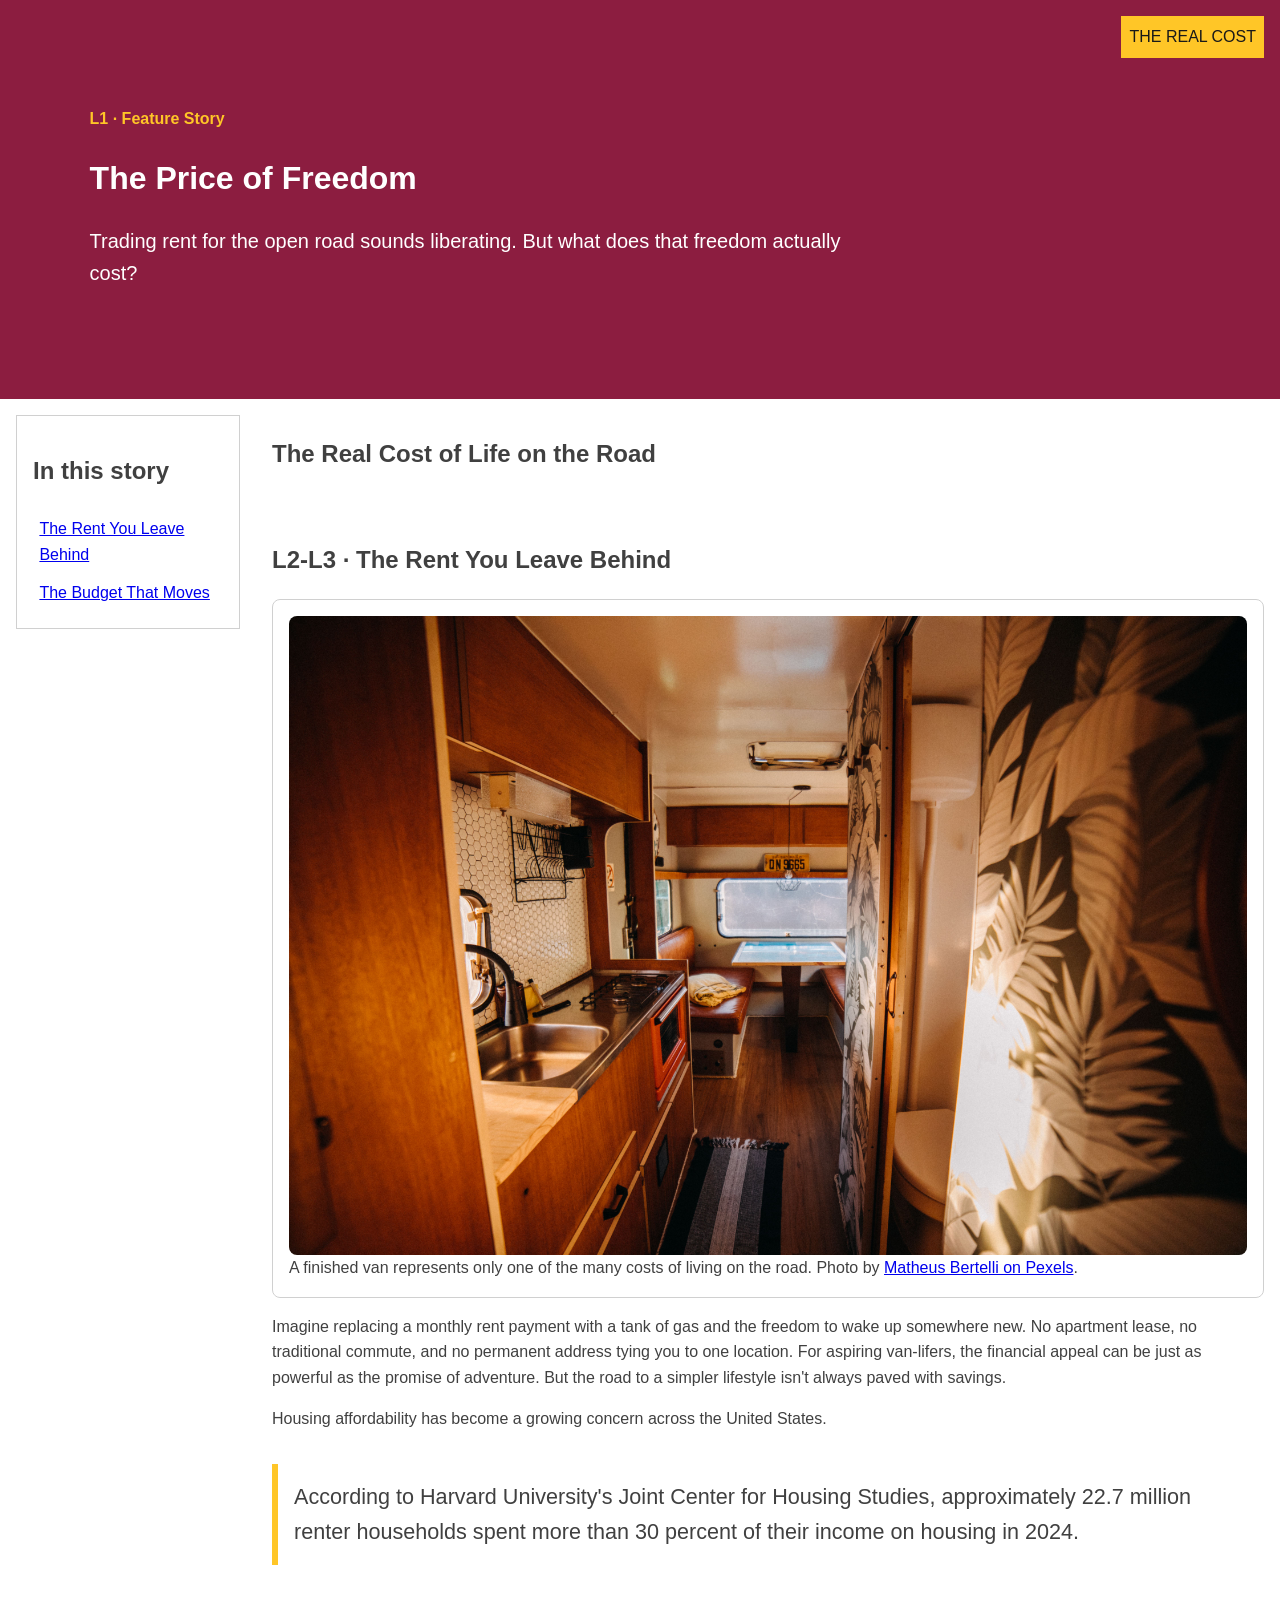
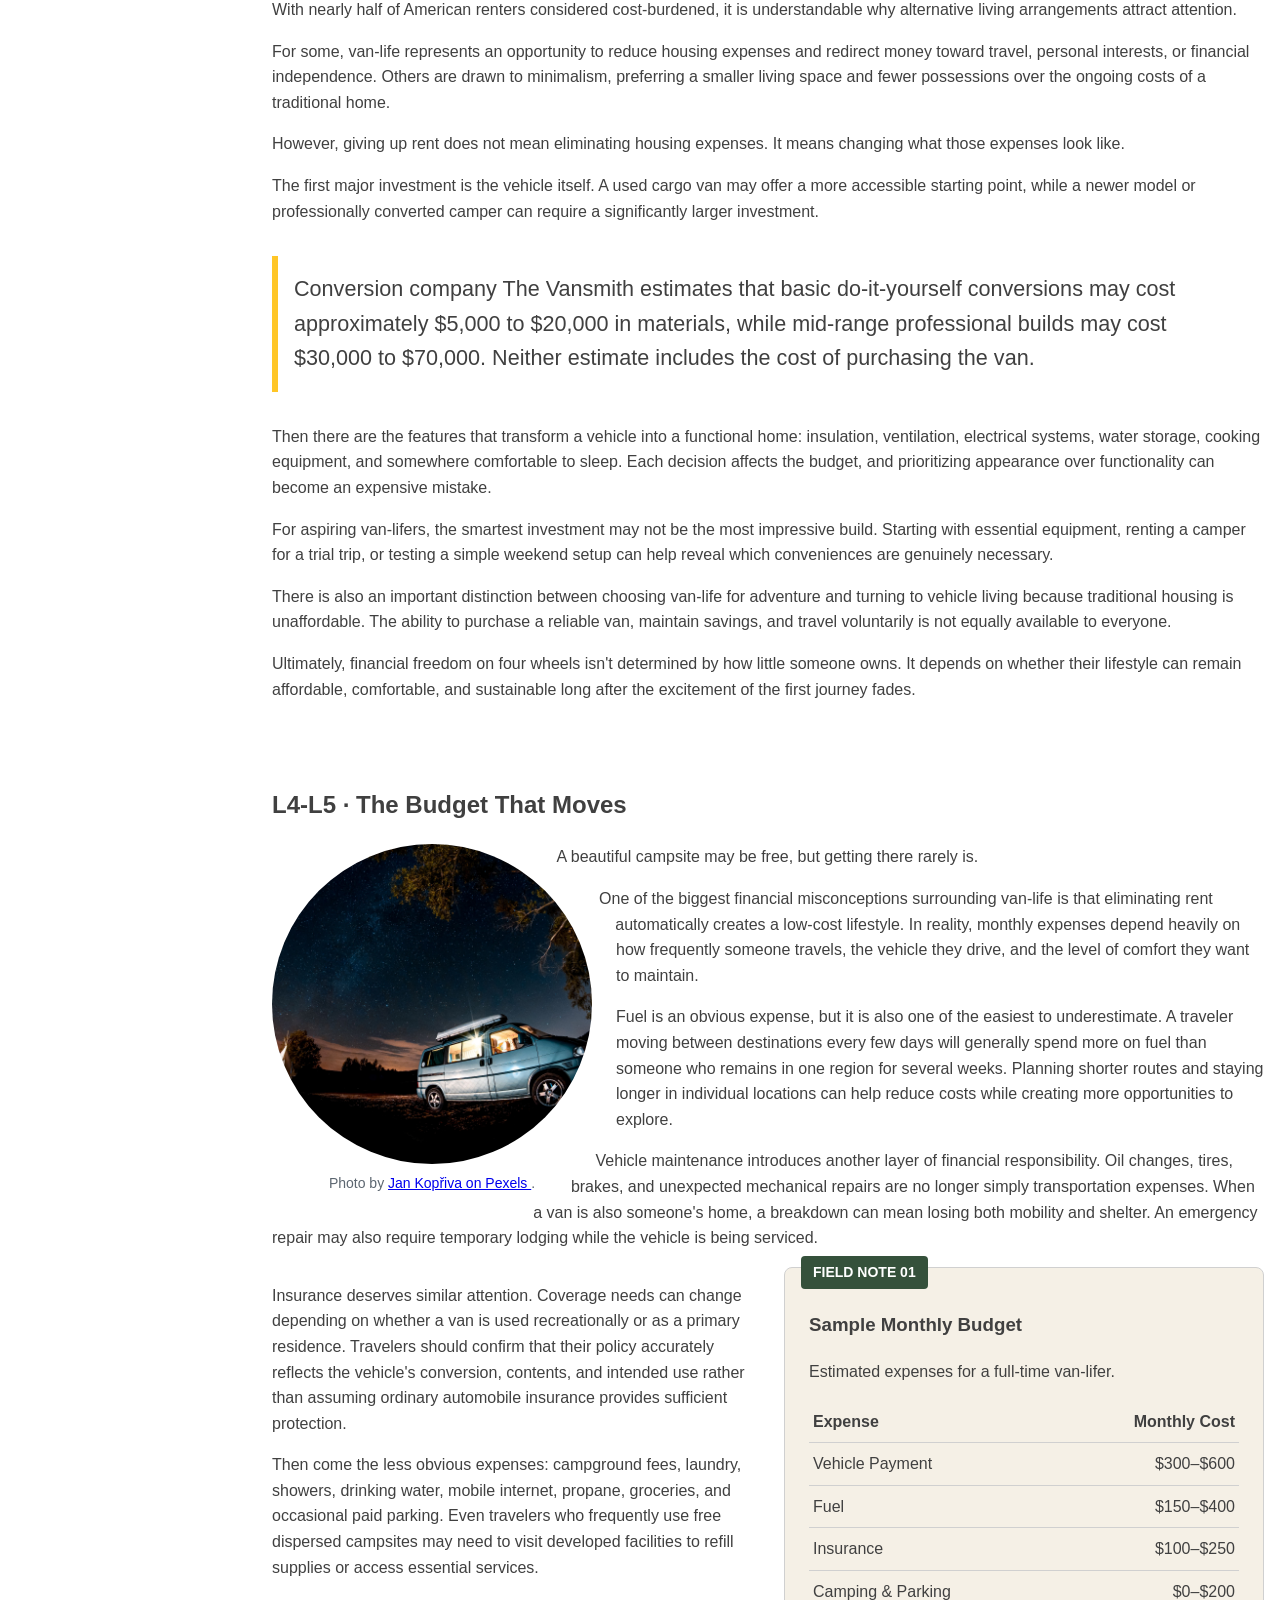
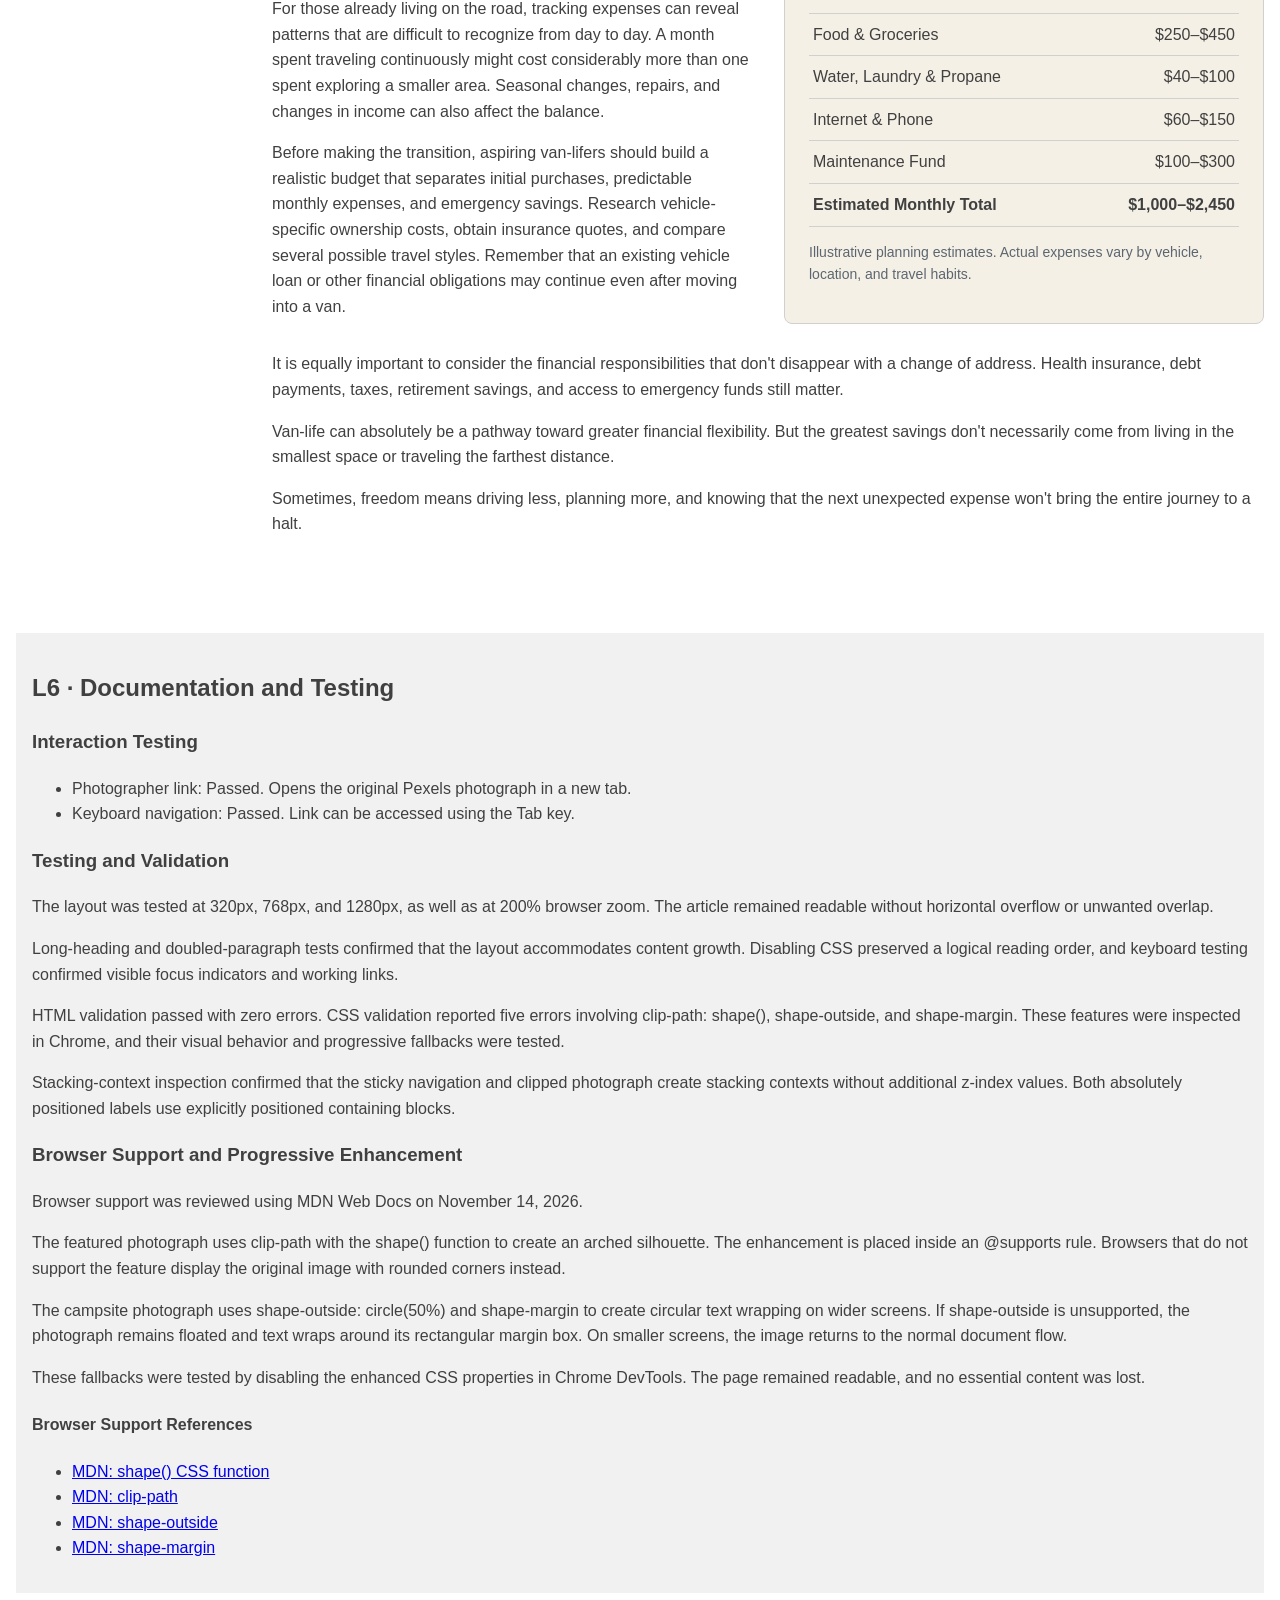
==== index.html @ 32f78a16 "Refactor browser support section for clarity and detail" ====
<!DOCTYPE html>
<html lang="en">

<head>
  <meta charset="utf-8">
  <meta name="viewport" content="width=device-width,initial-scale=1">
  <title>The Price of Freedom</title>
  <link rel="stylesheet" href="styles.css">
</head>

<body>
  <header class="feature-header">
    <p class="eyebrow">L1 · Feature Story</p>
    <h1>The Price of Freedom</h1>
    <p class="lede">
      Trading rent for the open road sounds liberating. But what does that
      freedom actually cost?
    </p>
    <span class="issue-badge">THE REAL COST</span>
  </header>
  <main>
    <aside class="story-guide">
      <h2>In this story</h2>
      <a href="#section-one">The Rent You Leave Behind</a>
      <a href="#section-two">The Budget That Moves</a>
    </aside>
    <article>
      <h2>The Real Cost of Life on the Road</h2>
      <section id="section-one">
        <h2>L2-L3 · The Rent You Leave Behind</h2>
        <figure class="feature-figure">
          <img src="images/van-interior.jpg" alt="The inside of a finished camper van" width="1000" height="700">
          <figcaption>
            A finished van represents only one of the many costs of living on
            the road. Photo by
            <a href="https://www.pexels.com/photo/furniture-in-rv-7163683/" target="_blank"
              rel="noopener noreferrer">Matheus Bertelli on Pexels</a>.
          </figcaption>
        </figure>
        <p>
          Imagine replacing a monthly rent payment with a tank of gas and the
          freedom to wake up somewhere new. No apartment lease, no traditional
          commute, and no permanent address tying you to one location. For
          aspiring van-lifers, the financial appeal can be just as powerful as
          the promise of adventure. But the road to a simpler lifestyle isn't
          always paved with savings.
        </p>
        <p>
          Housing affordability has become a growing concern across the United
          States.
        </p>
        <blockquote class="pull-quote">
          According to Harvard University's Joint Center for Housing Studies,
          approximately 22.7 million renter households spent more than 30
          percent of their income on housing in 2024.
        </blockquote>
        <p>
          With nearly half of American renters considered cost-burdened, it is
          understandable why alternative living arrangements attract
          attention.
        </p>
        <p>
          For some, van-life represents an opportunity to reduce housing
          expenses and redirect money toward travel, personal interests, or
          financial independence. Others are drawn to minimalism, preferring a
          smaller living space and fewer possessions over the ongoing costs of
          a traditional home.
        </p>
        <p>
          However, giving up rent does not mean eliminating housing expenses.
          It means changing what those expenses look like.
        </p>
        <p>
          The first major investment is the vehicle itself. A used cargo van
          may offer a more accessible starting point, while a newer model or
          professionally converted camper can require a significantly larger
          investment.
        </p>
        <blockquote class="pull-quote">
          Conversion company The Vansmith estimates that basic do-it-yourself
          conversions may cost approximately $5,000 to $20,000 in materials,
          while mid-range professional builds may cost $30,000 to $70,000.
          Neither estimate includes the cost of purchasing the van.
        </blockquote>
        <p>
          Then there are the features that transform a vehicle into a
          functional home: insulation, ventilation, electrical systems, water
          storage, cooking equipment, and somewhere comfortable to sleep. Each
          decision affects the budget, and prioritizing appearance over
          functionality can become an expensive mistake.
        </p>
        <p>
          For aspiring van-lifers, the smartest investment may not be the most
          impressive build. Starting with essential equipment, renting a
          camper for a trial trip, or testing a simple weekend setup can help
          reveal which conveniences are genuinely necessary.
        </p>
        <p>
          There is also an important distinction between choosing van-life for
          adventure and turning to vehicle living because traditional housing
          is unaffordable. The ability to purchase a reliable van, maintain
          savings, and travel voluntarily is not equally available to
          everyone.
        </p>
        <p>
          Ultimately, financial freedom on four wheels isn't determined by how
          little someone owns. It depends on whether their lifestyle can
          remain affordable, comfortable, and sustainable long after the
          excitement of the first journey fades.
        </p>
      </section>
      <section id="section-two">
        <h2>L4-L5 · The Budget That Moves</h2>
        <figure class="campsite-figure">
          <img class="shape-portrait" src="images/van-campsite.jpg" alt="A van parked at night beneath a starry sky"
            width="600" height="600">

          <figcaption>
            Photo by
            <a href="https://www.pexels.com/photo/a-van-parked-in-a-camp-site-at-night-5758519/" target="_blank"
              rel="noopener noreferrer">Jan Kopřiva on Pexels </a>.
          </figcaption>
        </figure>
        <p>A beautiful campsite may be free, but getting there rarely is.</p>
        <p>
          One of the biggest financial misconceptions surrounding van-life is
          that eliminating rent automatically creates a low-cost lifestyle. In
          reality, monthly expenses depend heavily on how frequently someone
          travels, the vehicle they drive, and the level of comfort they want
          to maintain.
        </p>
        <p>
          Fuel is an obvious expense, but it is also one of the easiest to
          underestimate. A traveler moving between destinations every few days
          will generally spend more on fuel than someone who remains in one
          region for several weeks. Planning shorter routes and staying longer
          in individual locations can help reduce costs while creating more
          opportunities to explore.
        </p>
        <p>
          Vehicle maintenance introduces another layer of financial
          responsibility. Oil changes, tires, brakes, and unexpected
          mechanical repairs are no longer simply transportation expenses.
          When a van is also someone's home, a breakdown can mean losing both
          mobility and shelter. An emergency repair may also require temporary
          lodging while the vehicle is being serviced.
        </p>
        <div class="budget-layout">
          <div class="budget-text">
            <p>
              Insurance deserves similar attention. Coverage needs can change
              depending on whether a van is used recreationally or as a
              primary residence. Travelers should confirm that their policy
              accurately reflects the vehicle's conversion, contents, and
              intended use rather than assuming ordinary automobile insurance
              provides sufficient protection.
            </p>
            <p>
              Then come the less obvious expenses: campground fees, laundry,
              showers, drinking water, mobile internet, propane, groceries,
              and occasional paid parking. Even travelers who frequently use
              free dispersed campsites may need to visit developed facilities
              to refill supplies or access essential services.
            </p>
            <p>
              For those already living on the road, tracking expenses can
              reveal patterns that are difficult to recognize from day to day.
              A month spent traveling continuously might cost considerably
              more than one spent exploring a smaller area. Seasonal changes,
              repairs, and changes in income can also affect the balance.
            </p>
            <p>
              Before making the transition, aspiring van-lifers should build a
              realistic budget that separates initial purchases, predictable
              monthly expenses, and emergency savings. Research
              vehicle-specific ownership costs, obtain insurance quotes, and
              compare several possible travel styles. Remember that an
              existing vehicle loan or other financial obligations may
              continue even after moving into a van.
            </p>
          </div>
          <aside class="budget-card">
            <span class="budget-label">FIELD NOTE 01</span>

            <h3>Sample Monthly Budget</h3>
            <p>Estimated expenses for a full-time van-lifer.</p>

            <table>
              <thead>
                <tr>
                  <th scope="col">Expense</th>
                  <th scope="col">Monthly Cost</th>
                </tr>
              </thead>
              <tbody>
                <tr>
                  <td>Vehicle Payment</td>
                  <td>$300–$600</td>
                </tr>
                <tr>
                  <td>Fuel</td>
                  <td>$150–$400</td>
                </tr>
                <tr>
                  <td>Insurance</td>
                  <td>$100–$250</td>
                </tr>
                <tr>
                  <td>Camping & Parking</td>
                  <td>$0–$200</td>
                </tr>
                <tr>
                  <td>Food & Groceries</td>
                  <td>$250–$450</td>
                </tr>
                <tr>
                  <td>Water, Laundry & Propane</td>
                  <td>$40–$100</td>
                </tr>
                <tr>
                  <td>Internet & Phone</td>
                  <td>$60–$150</td>
                </tr>
                <tr>
                  <td>Maintenance Fund</td>
                  <td>$100–$300</td>
                </tr>
              </tbody>
              <tfoot>
                <tr>
                  <th scope="row">Estimated Monthly Total</th>
                  <td>$1,000–$2,450</td>
                </tr>
              </tfoot>
            </table>
            <p class="budget-disclaimer">
              Illustrative planning estimates. Actual expenses vary by
              vehicle, location, and travel habits.
            </p>
          </aside>
        </div>

        <p>
          It is equally important to consider the financial responsibilities
          that don't disappear with a change of address. Health insurance,
          debt payments, taxes, retirement savings, and access to emergency
          funds still matter.
        </p>
        <p>
          Van-life can absolutely be a pathway toward greater financial
          flexibility. But the greatest savings don't necessarily come from
          living in the smallest space or traveling the farthest distance.
        </p>
        <p>
          Sometimes, freedom means driving less, planning more, and knowing
          that the next unexpected expense won't bring the entire journey to a
          halt.
        </p>
      </section>
    </article>
    <section class="documentation">
      <h2>L6 · Documentation and Testing</h2>
      <h3>Interaction Testing</h3>
      <ul>
        <li>
          Photographer link: Passed. Opens the original Pexels photograph in a
          new tab.
        </li>
        <li>
          Keyboard navigation: Passed. Link can be accessed using the Tab key.
        </li>
      </ul>
      <h3>Testing and Validation</h3>

      <p>
        The layout was tested at 320px, 768px, and 1280px, as well as at 200%
        browser zoom. The article remained readable without horizontal
        overflow or unwanted overlap.
      </p>

      <p>
        Long-heading and doubled-paragraph tests confirmed that the layout
        accommodates content growth. Disabling CSS preserved a logical reading
        order, and keyboard testing confirmed visible focus indicators and
        working links.
      </p>

      <p>
        HTML validation passed with zero errors. CSS validation reported five
        errors involving clip-path: shape(), shape-outside, and shape-margin.
        These features were inspected in Chrome, and their visual behavior and
        progressive fallbacks were tested.
      </p>

      <p>
        Stacking-context inspection confirmed that the sticky navigation and
        clipped photograph create stacking contexts without additional z-index
        values. Both absolutely positioned labels use explicitly positioned
        containing blocks.
      </p>
      <h3>Browser Support and Progressive Enhancement</h3>

      <p>
        Browser support was reviewed using MDN Web Docs on
        November 14, 2026.
      </p>

      <p>
        The featured photograph uses clip-path with the shape()
        function to create an arched silhouette. The enhancement
        is placed inside an @supports rule. Browsers that do not
        support the feature display the original image with
        rounded corners instead.
      </p>

      <p>
        The campsite photograph uses shape-outside: circle(50%)
        and shape-margin to create circular text wrapping on
        wider screens. If shape-outside is unsupported, the
        photograph remains floated and text wraps around its
        rectangular margin box. On smaller screens, the image
        returns to the normal document flow.
      </p>

      <p>
        These fallbacks were tested by disabling the enhanced
        CSS properties in Chrome DevTools. The page remained
        readable, and no essential content was lost.
      </p>

      <h4>Browser Support References</h4>
      <ul>
        <li>
          <a href="https://developer.mozilla.org/en-US/docs/Web/CSS/Reference/Values/basic-shape/shape">
            MDN: shape() CSS function
          </a>
        </li>
        <li>
          <a href="https://developer.mozilla.org/en-US/docs/Web/CSS/Reference/Properties/clip-path">
            MDN: clip-path
          </a>
        </li>
        <li>
          <a href="https://developer.mozilla.org/en-US/docs/Web/CSS/Reference/Properties/shape-outside">
            MDN: shape-outside
          </a>
        </li>
        <li>
          <a href="https://developer.mozilla.org/en-US/docs/Web/CSS/Reference/Properties/shape-margin">
            MDN: shape-margin
          </a>
        </li>
      </ul>

    </section>


  </main>
</body>

</html>
---- styles.css ----
:root {
    --color-text: #404040;
    --color-surface: #fff;
    --color-action: #8c1d40;
    --color-accent: #ffc627;
    --color-border: #d0d0d0;
    --color-muted: #5c6670;

    --space-3: 1rem;
    --radius: .5rem;
    --measure: 68ch;

    /* Documented layer scale */
    --layer-base: 0;
    --layer-raised: 10;
    --layer-sticky: 20;
    --layer-overlay: 30;
}

/* Global foundation */

*,
*::before,
*::after {
    box-sizing: border-box;
}

html {
    scroll-behavior: smooth;
}

body {
    margin: 0;
    color: var(--color-text);
    background: var(--color-surface);
    font-family: Arial, sans-serif;
    line-height: 1.6;
}

img {
    display: block;
    max-width: 100%;
    height: auto;
}

/* L1: Feature header */

.feature-header {
    position: relative;
    padding: clamp(2rem, 7vw, 6rem);
    background: var(--color-action);
    color: #fff;
}

.eyebrow {
    color: var(--color-accent);
    font-weight: 700;
}

.lede {
    max-width: var(--measure);
    font-size: 1.25rem;
}

/* L3: Anchored header badge */

.issue-badge {
    position: absolute;
    inset-block-start: 1rem;
    inset-inline-end: 1rem;
    padding: .5rem;
    background: var(--color-accent);
    color: #191919;
}

/* L2: Main editorial layout */

main {
    display: grid;
    gap: 2rem;
    max-width: 90rem;
    margin: auto;
    padding: var(--space-3);
}

article {
    min-width: 0;
}

article section {
    display: flow-root;
    margin-block: 3rem;
    scroll-margin-block-start: 6rem;
}

/* L3: Story navigation */

.story-guide {
    align-self: start;
    padding: 1rem;
    border: 1px solid var(--color-border);
}

.story-guide a {
    display: block;
    padding: .4rem;
}

/* L5: Section 1 feature image */

.feature-figure {
    position: relative;
    margin: 0;
    padding: 1rem;
    border: 1px solid var(--color-border);
    border-radius: var(--radius);
}

.feature-figure img {
    border-radius: var(--radius);
}

/* Arched image enhancement */

@supports (clip-path: shape(from 0% 0%, line to 100% 0%, close)) {
    .feature-figure img {
        clip-path: shape(
            from 0% 100%,
            line to 0% 45%,
            curve to 100% 45%
                with 0% -15% / 100% -15%,
            line to 100% 100%,
            close
        );
    }
}

/* Editorial pull quotes */

.pull-quote {
    margin: 2rem 0;
    padding: 1rem;
    border-inline-start: .4rem solid var(--color-accent);
    font-size: 1.35rem;
    background: var(--color-surface);
}

/* L5: Section 2 circular campsite photograph */

.campsite-figure {
    width: min(45%, 20rem);
    margin: 0 auto 1.5rem;
}

.shape-portrait,
.campsite-figure img {
    display: block;
    width: 100%;
    aspect-ratio: 1 / 1;
    height: auto;
    object-fit: cover;
    border-radius: 50%;
}

.campsite-figure figcaption {
    margin-top: .5rem;
    font-size: .875rem;
    text-align: center;
    color: var(--color-muted);
}

.campsite-figure figcaption a {
    overflow-wrap: anywhere;
}

/* L2: Monthly expense and budget layout */

.budget-layout {
    clear: both;
    display: grid;
    grid-template-columns: minmax(0, 1fr);
    gap: 2rem;
}

.budget-text,
.budget-card {
    min-width: 0;
}

/* L3: Budget card and controlled overlap */

.budget-card {
    position: relative;
    background: #f5f0e6;
    border: 1px solid var(--color-border);
    border-radius: var(--radius);
    padding: 1.5rem;
}

.budget-label {
    position: absolute;
    inset-block-start: -.75rem;
    inset-inline-start: 1rem;
    padding: .35rem .75rem;
    background: #35513b;
    color: #fff;
    font-weight: bold;
    font-size: .875rem;
    border-radius: .25rem;

    /* Decorative label cannot intercept clicks */
    pointer-events: none;
}

/* Budget table */

.budget-card table {
    width: 100%;
    border-collapse: collapse;
}

.budget-card th,
.budget-card td {
    padding: .5rem .25rem;
    text-align: left;
    vertical-align: top;
    border-bottom: 1px solid var(--color-border);
}

.budget-card th:last-child,
.budget-card td:last-child {
    text-align: right;
    white-space: nowrap;
}

.budget-card tfoot {
    font-weight: bold;
}

.budget-disclaimer {
    font-size: .875rem;
    color: var(--color-muted);
}

/* L6: Documentation */

.documentation {
    grid-column: 1 / -1;
    padding: 1rem;
    background: #f1f1f1;
}

/* Keyboard accessibility */

:focus-visible {
    outline: .2rem solid var(--color-accent);
    outline-offset: .2rem;
}

/* Mobile: Header badge returns to normal flow */

@media (max-width: 600px) {
    .issue-badge {
        position: static;
        display: inline-block;
        margin-top: 1rem;
    }
}

/* Tablet and desktop enhancements */

@media (min-width: 52rem) {

    main {
        grid-template-columns: 14rem minmax(0, 1fr);
    }

    /* L3: Bounded sticky navigation */

    .story-guide {
        position: sticky;
        inset-block-start: 1rem;
    }

    /* L5: Float the complete campsite figure */

    .campsite-figure {
        float: inline-start;
        width: min(45%, 20rem);
        margin: 0 1.5rem 1rem 0;
    }

    /* Progressive enhancement for curved text wrap */

    @supports (shape-outside: circle(50%)) {
        .campsite-figure {
            shape-outside: circle(50%);
            shape-margin: 1rem;
        }
    }
}

/* Wider screens: Two-column budget */

@media (min-width: 64rem) {
    .budget-layout {
        grid-template-columns:
            minmax(0, 1fr)
            minmax(0, 1fr);
        align-items: start;
    }
}
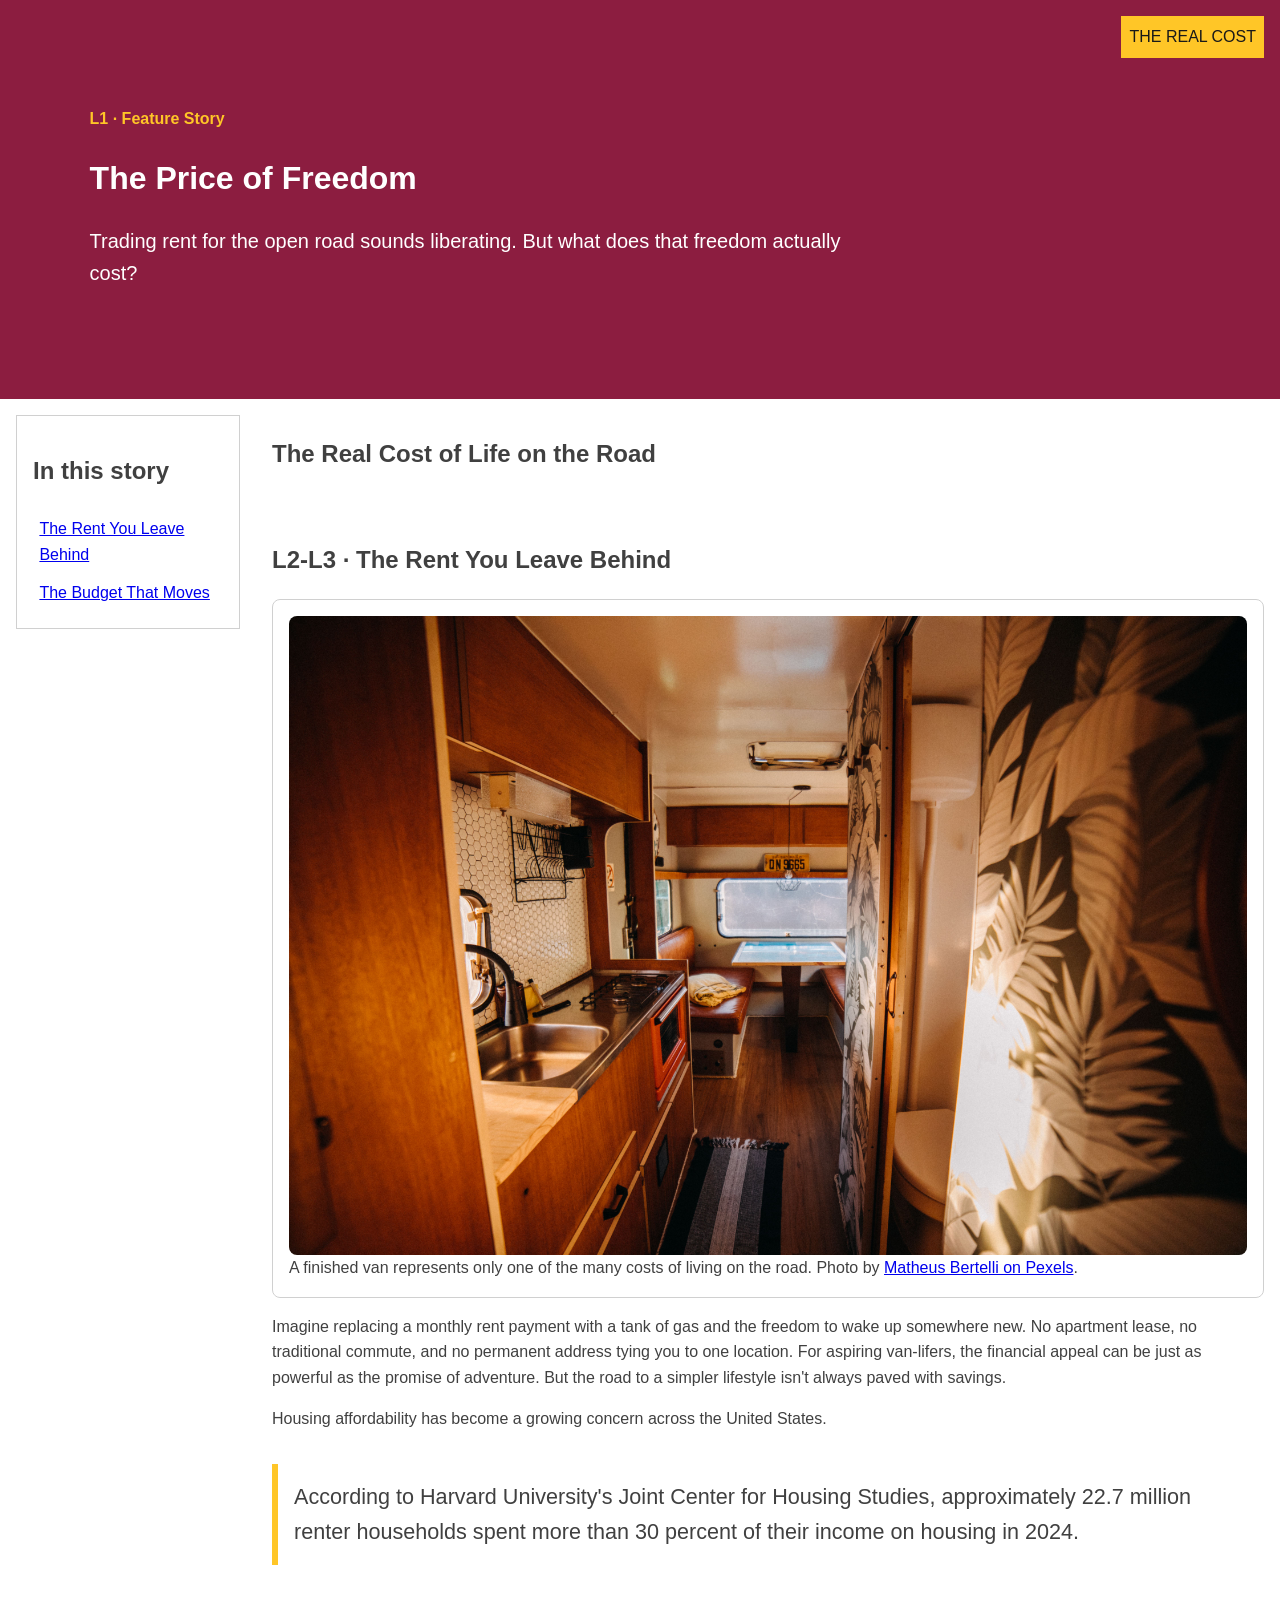
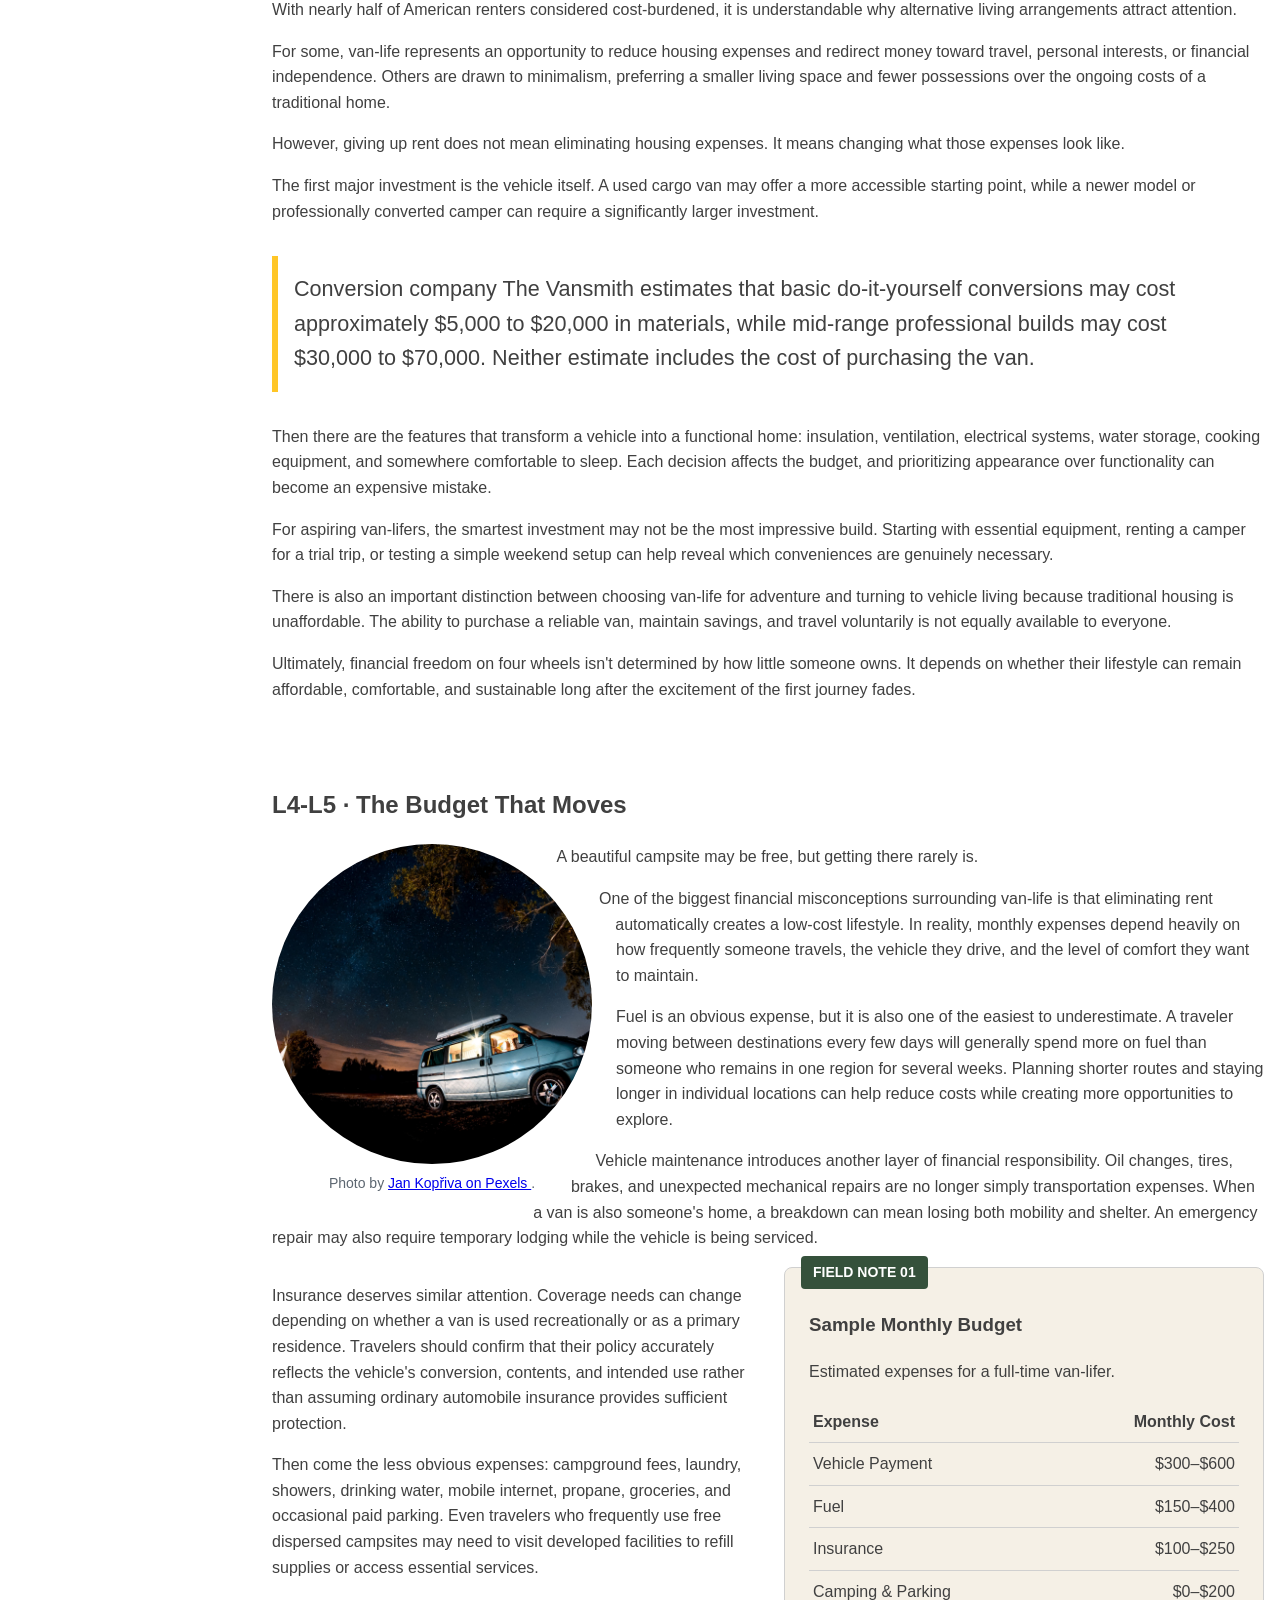
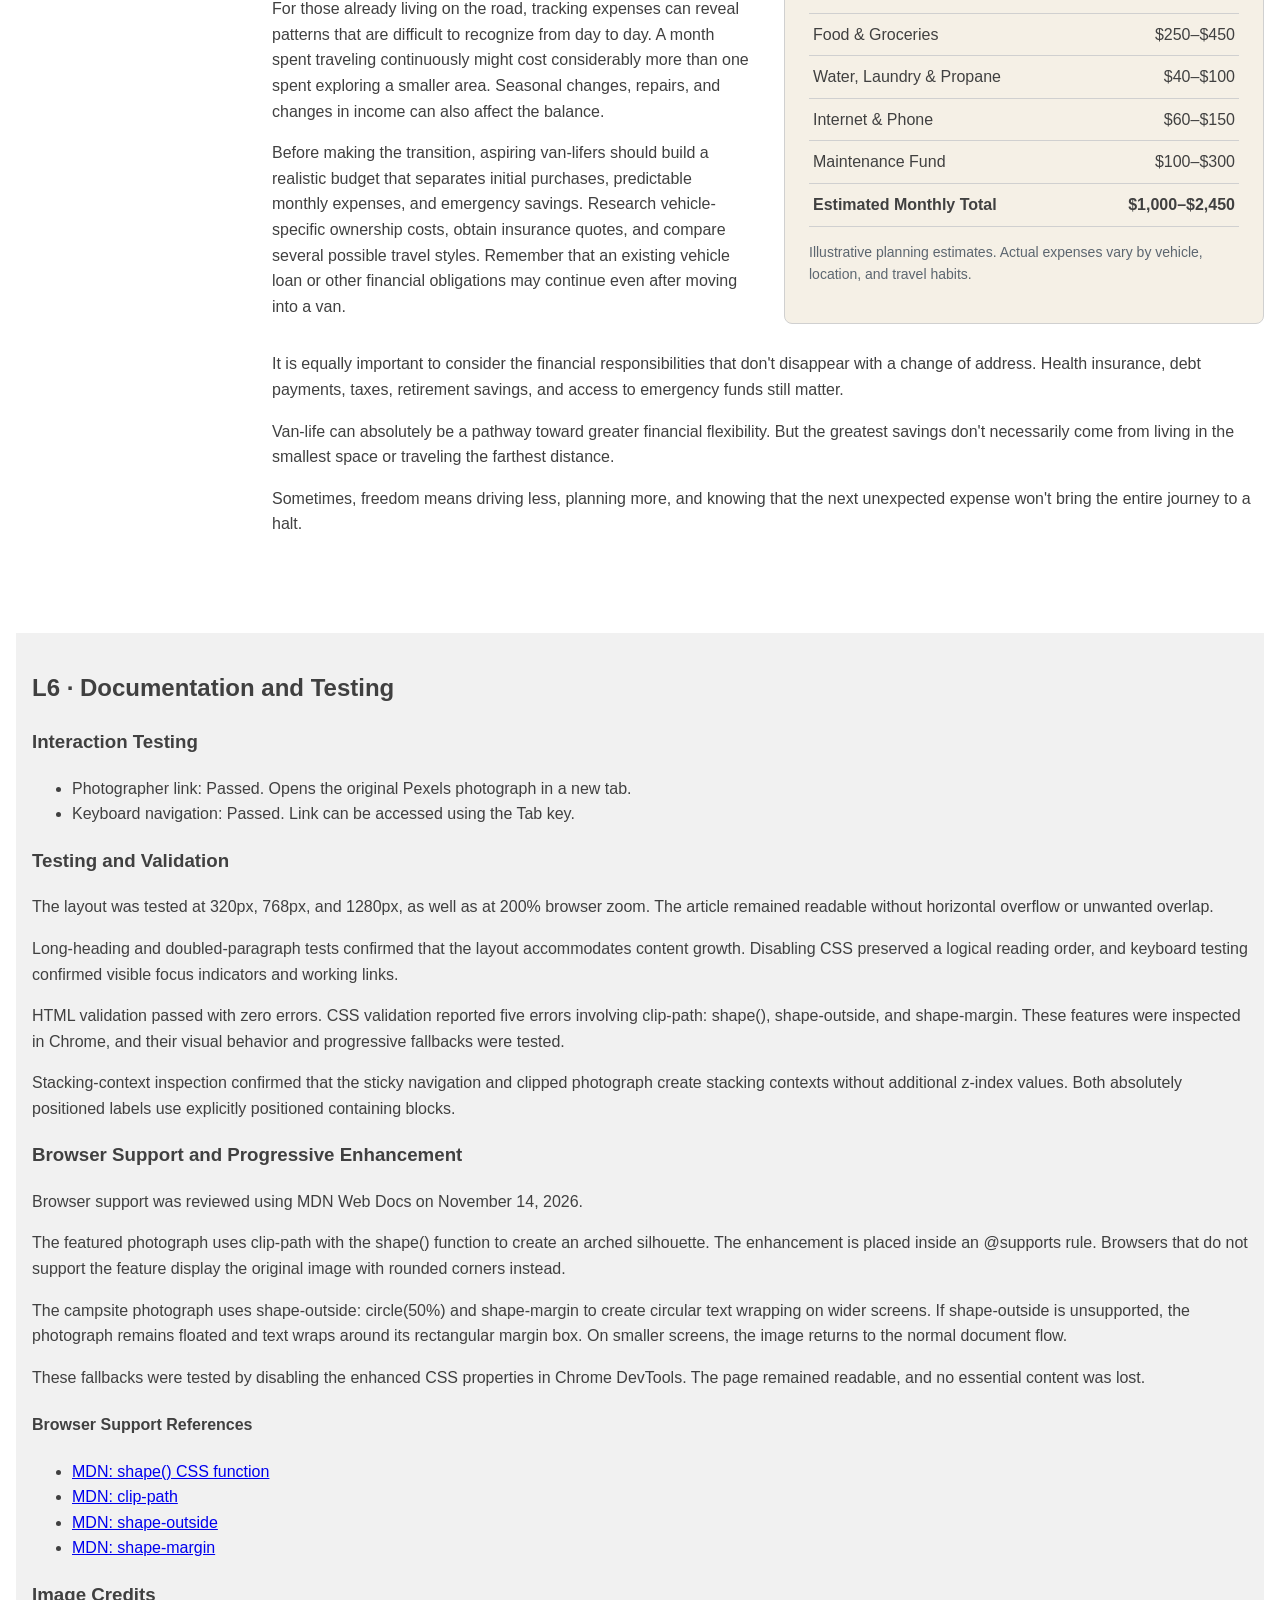
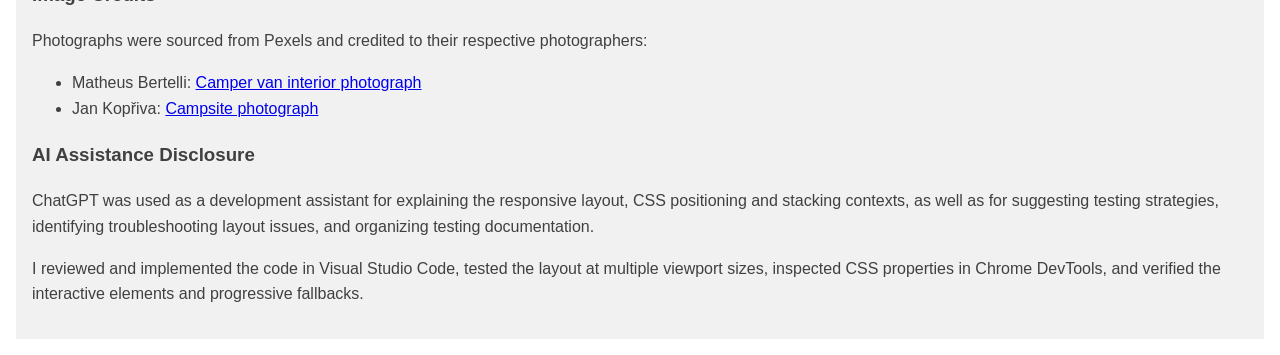
==== commit cceb56c7: "Add image credits and AI assistance disclosure to documentation section" ====
--- a/index.html
+++ b/index.html
@@ -352,9 +352,41 @@
         </li>
       </ul>
 
+      <h3>Image Credits</h3>
+      <p>
+        Photographs were sourced from Pexels and credited
+        to their respective photographers:
+      </p>
+      <ul>
+        <li>
+          Matheus Bertelli:
+          <a href="https://www.pexels.com/photo/furniture-in-rv-7163683/">
+            Camper van interior photograph
+          </a>
+        </li>
+        <li>
+          Jan Kopřiva:
+          <a href="https://www.pexels.com/photo/a-van-parked-in-a-camp-site-at-night-5758519/">
+            Campsite photograph
+          </a>
+        </li>
+      </ul>
+
+      <h3>AI Assistance Disclosure</h3>
+      <p>
+        ChatGPT was used as a development assistant for explaining
+        the responsive layout, CSS positioning and
+        stacking contexts, as well as for suggesting testing strategies, identifying
+        troubleshooting layout issues, and organizing testing
+        documentation.
+      </p>
+      <p>
+        I reviewed and implemented the code in Visual Studio Code,
+        tested the layout at multiple viewport sizes, inspected
+        CSS properties in Chrome DevTools, and verified the
+        interactive elements and progressive fallbacks.
+      </p>
     </section>
-
-
   </main>
 </body>
 
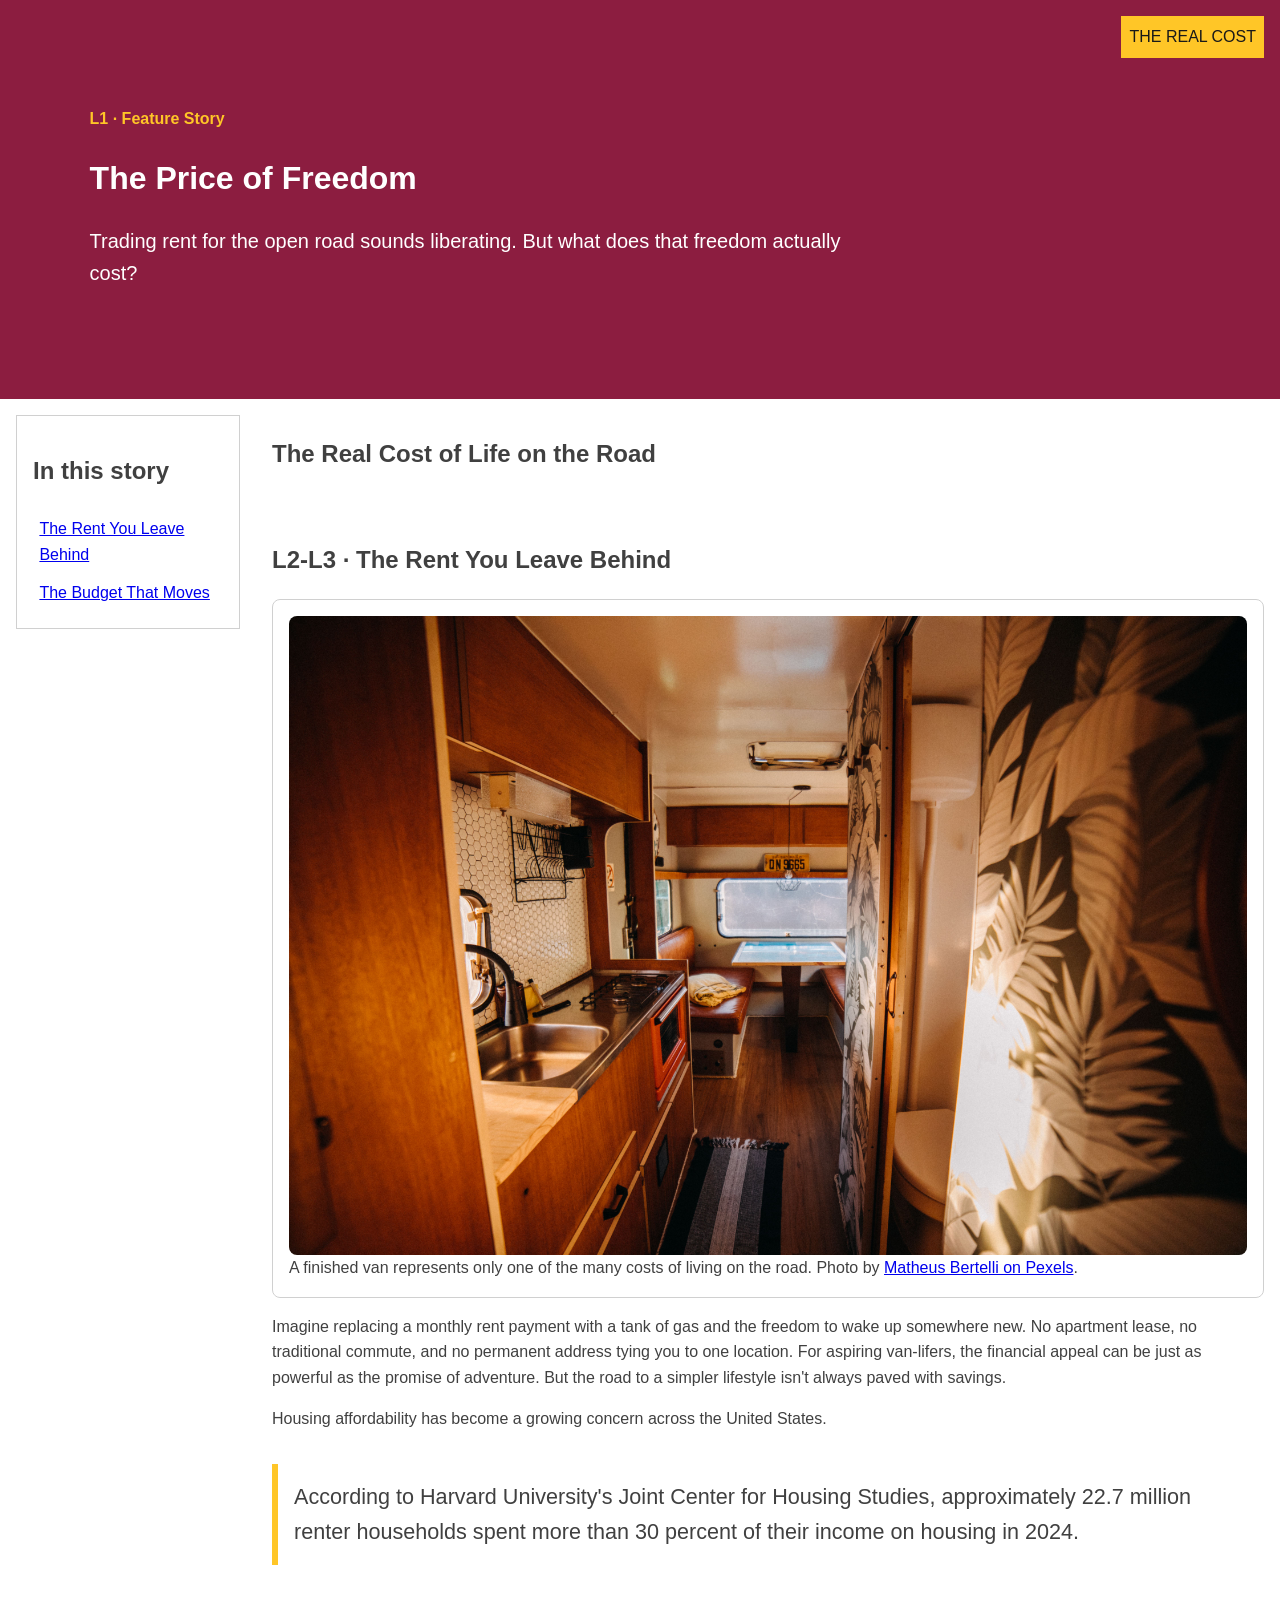
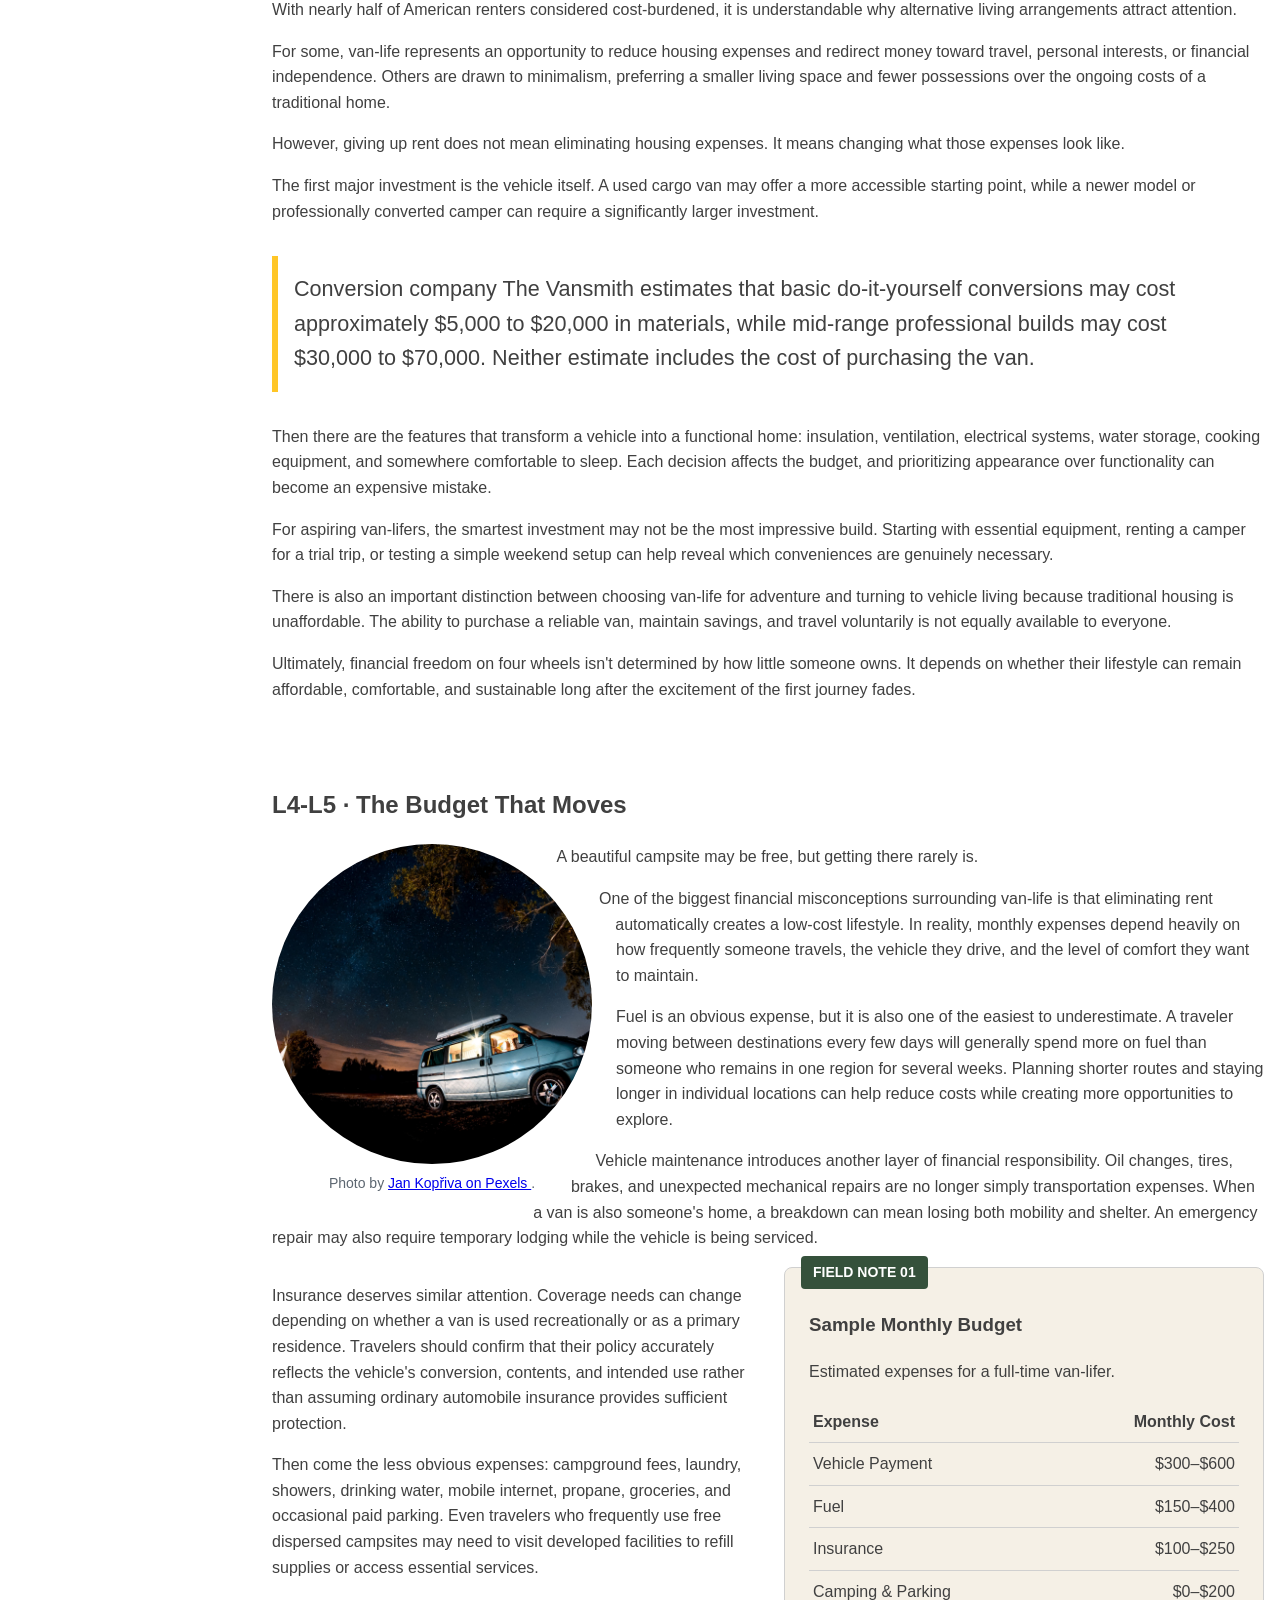
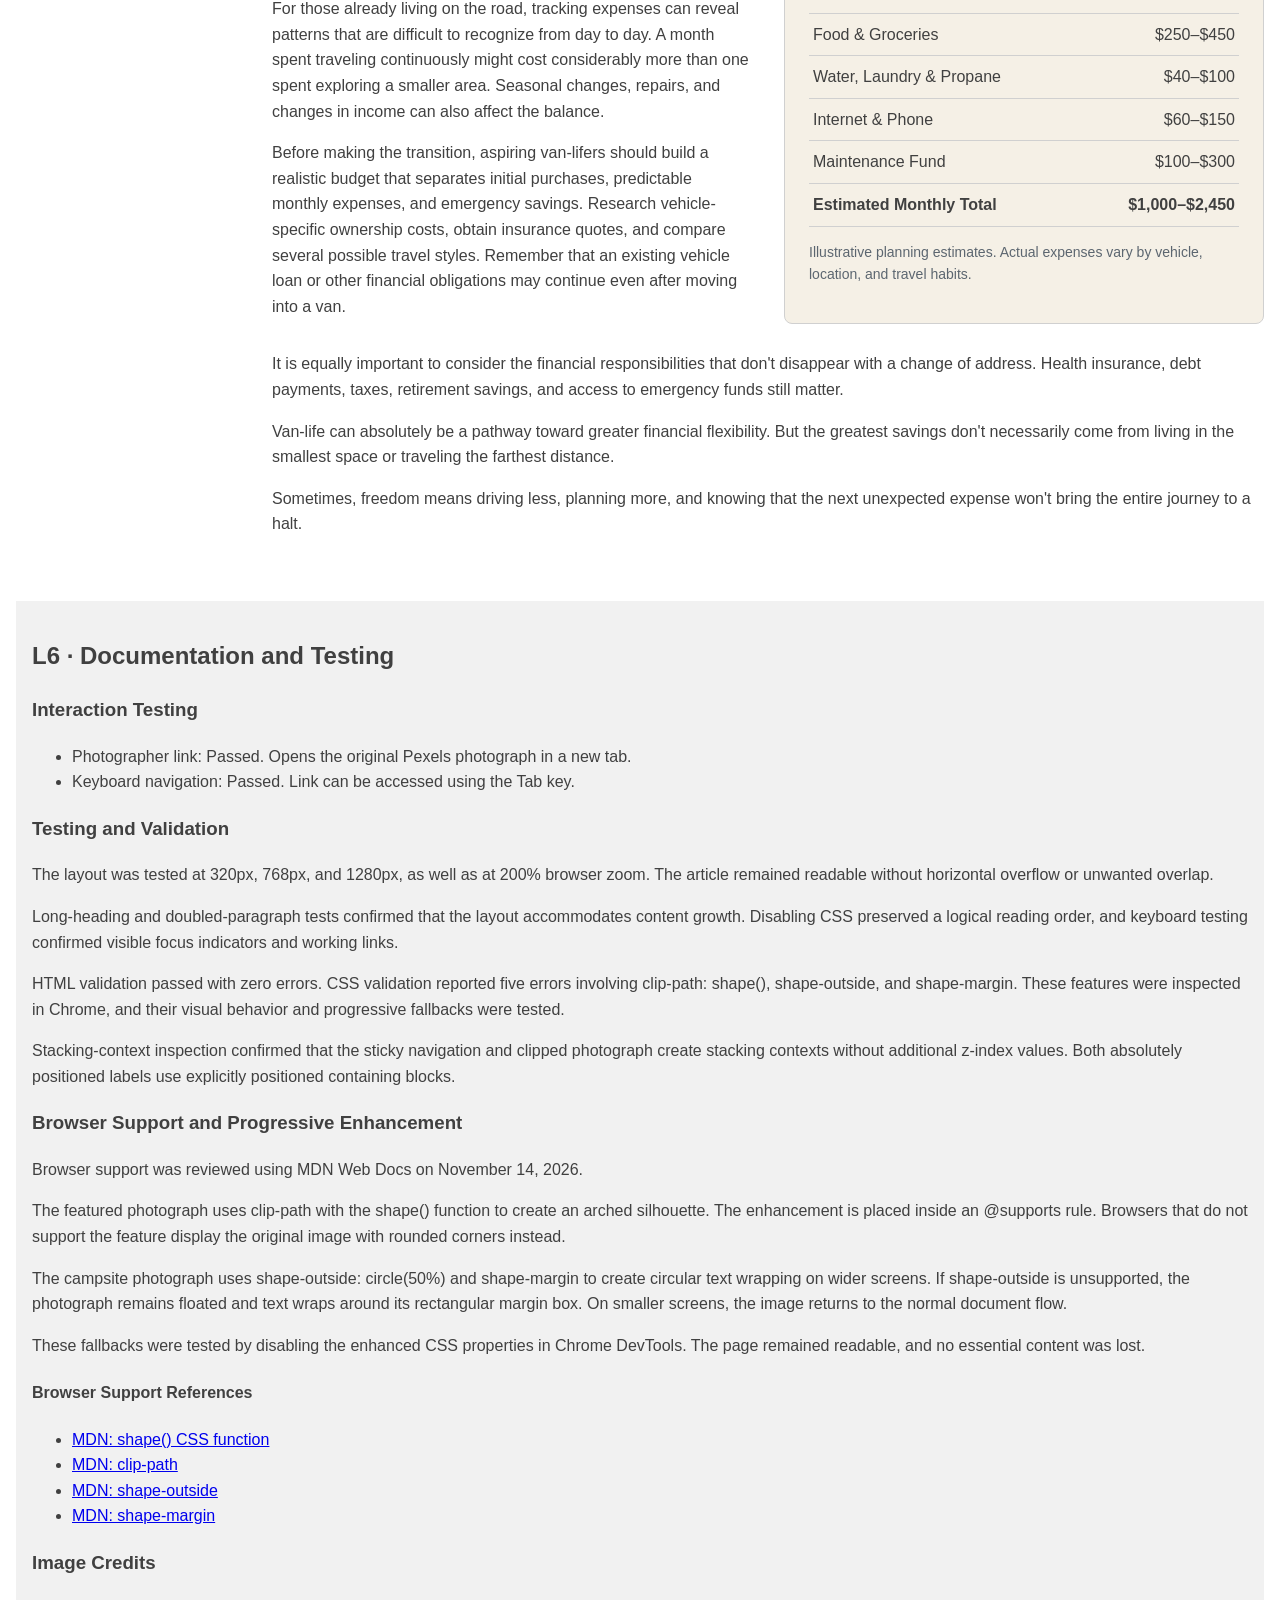
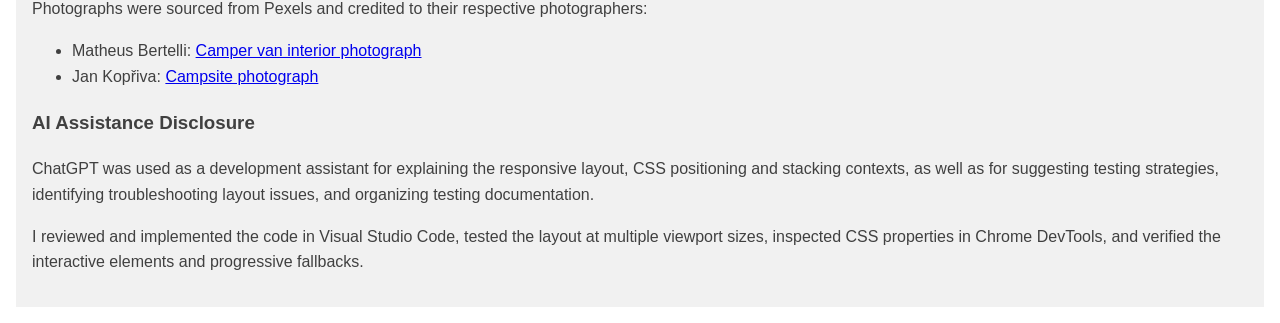
==== commit 7ad40591: "Refactor HTML structure and enhance CSS styles for improved layout and readability" ====
--- a/index.html
+++ b/index.html
@@ -19,245 +19,247 @@
     <span class="issue-badge">THE REAL COST</span>
   </header>
   <main>
-    <aside class="story-guide">
-      <h2>In this story</h2>
-      <a href="#section-one">The Rent You Leave Behind</a>
-      <a href="#section-two">The Budget That Moves</a>
-    </aside>
-    <article>
-      <h2>The Real Cost of Life on the Road</h2>
-      <section id="section-one">
-        <h2>L2-L3 · The Rent You Leave Behind</h2>
-        <figure class="feature-figure">
-          <img src="images/van-interior.jpg" alt="The inside of a finished camper van" width="1000" height="700">
-          <figcaption>
-            A finished van represents only one of the many costs of living on
-            the road. Photo by
-            <a href="https://www.pexels.com/photo/furniture-in-rv-7163683/" target="_blank"
-              rel="noopener noreferrer">Matheus Bertelli on Pexels</a>.
-          </figcaption>
-        </figure>
-        <p>
-          Imagine replacing a monthly rent payment with a tank of gas and the
-          freedom to wake up somewhere new. No apartment lease, no traditional
-          commute, and no permanent address tying you to one location. For
-          aspiring van-lifers, the financial appeal can be just as powerful as
-          the promise of adventure. But the road to a simpler lifestyle isn't
-          always paved with savings.
-        </p>
-        <p>
-          Housing affordability has become a growing concern across the United
-          States.
-        </p>
-        <blockquote class="pull-quote">
-          According to Harvard University's Joint Center for Housing Studies,
-          approximately 22.7 million renter households spent more than 30
-          percent of their income on housing in 2024.
-        </blockquote>
-        <p>
-          With nearly half of American renters considered cost-burdened, it is
-          understandable why alternative living arrangements attract
-          attention.
-        </p>
-        <p>
-          For some, van-life represents an opportunity to reduce housing
-          expenses and redirect money toward travel, personal interests, or
-          financial independence. Others are drawn to minimalism, preferring a
-          smaller living space and fewer possessions over the ongoing costs of
-          a traditional home.
-        </p>
-        <p>
-          However, giving up rent does not mean eliminating housing expenses.
-          It means changing what those expenses look like.
-        </p>
-        <p>
-          The first major investment is the vehicle itself. A used cargo van
-          may offer a more accessible starting point, while a newer model or
-          professionally converted camper can require a significantly larger
-          investment.
-        </p>
-        <blockquote class="pull-quote">
-          Conversion company The Vansmith estimates that basic do-it-yourself
-          conversions may cost approximately $5,000 to $20,000 in materials,
-          while mid-range professional builds may cost $30,000 to $70,000.
-          Neither estimate includes the cost of purchasing the van.
-        </blockquote>
-        <p>
-          Then there are the features that transform a vehicle into a
-          functional home: insulation, ventilation, electrical systems, water
-          storage, cooking equipment, and somewhere comfortable to sleep. Each
-          decision affects the budget, and prioritizing appearance over
-          functionality can become an expensive mistake.
-        </p>
-        <p>
-          For aspiring van-lifers, the smartest investment may not be the most
-          impressive build. Starting with essential equipment, renting a
-          camper for a trial trip, or testing a simple weekend setup can help
-          reveal which conveniences are genuinely necessary.
-        </p>
-        <p>
-          There is also an important distinction between choosing van-life for
-          adventure and turning to vehicle living because traditional housing
-          is unaffordable. The ability to purchase a reliable van, maintain
-          savings, and travel voluntarily is not equally available to
-          everyone.
-        </p>
-        <p>
-          Ultimately, financial freedom on four wheels isn't determined by how
-          little someone owns. It depends on whether their lifestyle can
-          remain affordable, comfortable, and sustainable long after the
-          excitement of the first journey fades.
-        </p>
-      </section>
-      <section id="section-two">
-        <h2>L4-L5 · The Budget That Moves</h2>
-        <figure class="campsite-figure">
-          <img class="shape-portrait" src="images/van-campsite.jpg" alt="A van parked at night beneath a starry sky"
-            width="600" height="600">
-
-          <figcaption>
-            Photo by
-            <a href="https://www.pexels.com/photo/a-van-parked-in-a-camp-site-at-night-5758519/" target="_blank"
-              rel="noopener noreferrer">Jan Kopřiva on Pexels </a>.
-          </figcaption>
-        </figure>
-        <p>A beautiful campsite may be free, but getting there rarely is.</p>
-        <p>
-          One of the biggest financial misconceptions surrounding van-life is
-          that eliminating rent automatically creates a low-cost lifestyle. In
-          reality, monthly expenses depend heavily on how frequently someone
-          travels, the vehicle they drive, and the level of comfort they want
-          to maintain.
-        </p>
-        <p>
-          Fuel is an obvious expense, but it is also one of the easiest to
-          underestimate. A traveler moving between destinations every few days
-          will generally spend more on fuel than someone who remains in one
-          region for several weeks. Planning shorter routes and staying longer
-          in individual locations can help reduce costs while creating more
-          opportunities to explore.
-        </p>
-        <p>
-          Vehicle maintenance introduces another layer of financial
-          responsibility. Oil changes, tires, brakes, and unexpected
-          mechanical repairs are no longer simply transportation expenses.
-          When a van is also someone's home, a breakdown can mean losing both
-          mobility and shelter. An emergency repair may also require temporary
-          lodging while the vehicle is being serviced.
-        </p>
-        <div class="budget-layout">
-          <div class="budget-text">
-            <p>
-              Insurance deserves similar attention. Coverage needs can change
-              depending on whether a van is used recreationally or as a
-              primary residence. Travelers should confirm that their policy
-              accurately reflects the vehicle's conversion, contents, and
-              intended use rather than assuming ordinary automobile insurance
-              provides sufficient protection.
-            </p>
-            <p>
-              Then come the less obvious expenses: campground fees, laundry,
-              showers, drinking water, mobile internet, propane, groceries,
-              and occasional paid parking. Even travelers who frequently use
-              free dispersed campsites may need to visit developed facilities
-              to refill supplies or access essential services.
-            </p>
-            <p>
-              For those already living on the road, tracking expenses can
-              reveal patterns that are difficult to recognize from day to day.
-              A month spent traveling continuously might cost considerably
-              more than one spent exploring a smaller area. Seasonal changes,
-              repairs, and changes in income can also affect the balance.
-            </p>
-            <p>
-              Before making the transition, aspiring van-lifers should build a
-              realistic budget that separates initial purchases, predictable
-              monthly expenses, and emergency savings. Research
-              vehicle-specific ownership costs, obtain insurance quotes, and
-              compare several possible travel styles. Remember that an
-              existing vehicle loan or other financial obligations may
-              continue even after moving into a van.
-            </p>
+    <div class="story-layout">
+      <aside class="story-guide">
+        <h2>In this story</h2>
+        <a href="#section-one">The Rent You Leave Behind</a>
+        <a href="#section-two">The Budget That Moves</a>
+      </aside>
+      <article>
+        <h2>The Real Cost of Life on the Road</h2>
+        <section id="section-one">
+          <h2>L2-L3 · The Rent You Leave Behind</h2>
+          <figure class="feature-figure">
+            <img src="images/van-interior.jpg" alt="The inside of a finished camper van" width="1000" height="700">
+            <figcaption>
+              A finished van represents only one of the many costs of living on
+              the road. Photo by
+              <a href="https://www.pexels.com/photo/furniture-in-rv-7163683/" target="_blank"
+                rel="noopener noreferrer">Matheus Bertelli on Pexels</a>.
+            </figcaption>
+          </figure>
+          <p>
+            Imagine replacing a monthly rent payment with a tank of gas and the
+            freedom to wake up somewhere new. No apartment lease, no traditional
+            commute, and no permanent address tying you to one location. For
+            aspiring van-lifers, the financial appeal can be just as powerful as
+            the promise of adventure. But the road to a simpler lifestyle isn't
+            always paved with savings.
+          </p>
+          <p>
+            Housing affordability has become a growing concern across the United
+            States.
+          </p>
+          <blockquote class="pull-quote">
+            According to Harvard University's Joint Center for Housing Studies,
+            approximately 22.7 million renter households spent more than 30
+            percent of their income on housing in 2024.
+          </blockquote>
+          <p>
+            With nearly half of American renters considered cost-burdened, it is
+            understandable why alternative living arrangements attract
+            attention.
+          </p>
+          <p>
+            For some, van-life represents an opportunity to reduce housing
+            expenses and redirect money toward travel, personal interests, or
+            financial independence. Others are drawn to minimalism, preferring a
+            smaller living space and fewer possessions over the ongoing costs of
+            a traditional home.
+          </p>
+          <p>
+            However, giving up rent does not mean eliminating housing expenses.
+            It means changing what those expenses look like.
+          </p>
+          <p>
+            The first major investment is the vehicle itself. A used cargo van
+            may offer a more accessible starting point, while a newer model or
+            professionally converted camper can require a significantly larger
+            investment.
+          </p>
+          <blockquote class="pull-quote">
+            Conversion company The Vansmith estimates that basic do-it-yourself
+            conversions may cost approximately $5,000 to $20,000 in materials,
+            while mid-range professional builds may cost $30,000 to $70,000.
+            Neither estimate includes the cost of purchasing the van.
+          </blockquote>
+          <p>
+            Then there are the features that transform a vehicle into a
+            functional home: insulation, ventilation, electrical systems, water
+            storage, cooking equipment, and somewhere comfortable to sleep. Each
+            decision affects the budget, and prioritizing appearance over
+            functionality can become an expensive mistake.
+          </p>
+          <p>
+            For aspiring van-lifers, the smartest investment may not be the most
+            impressive build. Starting with essential equipment, renting a
+            camper for a trial trip, or testing a simple weekend setup can help
+            reveal which conveniences are genuinely necessary.
+          </p>
+          <p>
+            There is also an important distinction between choosing van-life for
+            adventure and turning to vehicle living because traditional housing
+            is unaffordable. The ability to purchase a reliable van, maintain
+            savings, and travel voluntarily is not equally available to
+            everyone.
+          </p>
+          <p>
+            Ultimately, financial freedom on four wheels isn't determined by how
+            little someone owns. It depends on whether their lifestyle can
+            remain affordable, comfortable, and sustainable long after the
+            excitement of the first journey fades.
+          </p>
+        </section>
+        <section id="section-two">
+          <h2>L4-L5 · The Budget That Moves</h2>
+          <figure class="campsite-figure">
+            <img class="shape-portrait" src="images/van-campsite.jpg" alt="A van parked at night beneath a starry sky"
+              width="600" height="600">
+
+            <figcaption>
+              Photo by
+              <a href="https://www.pexels.com/photo/a-van-parked-in-a-camp-site-at-night-5758519/" target="_blank"
+                rel="noopener noreferrer">Jan Kopřiva on Pexels </a>.
+            </figcaption>
+          </figure>
+          <p>A beautiful campsite may be free, but getting there rarely is.</p>
+          <p>
+            One of the biggest financial misconceptions surrounding van-life is
+            that eliminating rent automatically creates a low-cost lifestyle. In
+            reality, monthly expenses depend heavily on how frequently someone
+            travels, the vehicle they drive, and the level of comfort they want
+            to maintain.
+          </p>
+          <p>
+            Fuel is an obvious expense, but it is also one of the easiest to
+            underestimate. A traveler moving between destinations every few days
+            will generally spend more on fuel than someone who remains in one
+            region for several weeks. Planning shorter routes and staying longer
+            in individual locations can help reduce costs while creating more
+            opportunities to explore.
+          </p>
+          <p>
+            Vehicle maintenance introduces another layer of financial
+            responsibility. Oil changes, tires, brakes, and unexpected
+            mechanical repairs are no longer simply transportation expenses.
+            When a van is also someone's home, a breakdown can mean losing both
+            mobility and shelter. An emergency repair may also require temporary
+            lodging while the vehicle is being serviced.
+          </p>
+          <div class="budget-layout">
+            <div class="budget-text">
+              <p>
+                Insurance deserves similar attention. Coverage needs can change
+                depending on whether a van is used recreationally or as a
+                primary residence. Travelers should confirm that their policy
+                accurately reflects the vehicle's conversion, contents, and
+                intended use rather than assuming ordinary automobile insurance
+                provides sufficient protection.
+              </p>
+              <p>
+                Then come the less obvious expenses: campground fees, laundry,
+                showers, drinking water, mobile internet, propane, groceries,
+                and occasional paid parking. Even travelers who frequently use
+                free dispersed campsites may need to visit developed facilities
+                to refill supplies or access essential services.
+              </p>
+              <p>
+                For those already living on the road, tracking expenses can
+                reveal patterns that are difficult to recognize from day to day.
+                A month spent traveling continuously might cost considerably
+                more than one spent exploring a smaller area. Seasonal changes,
+                repairs, and changes in income can also affect the balance.
+              </p>
+              <p>
+                Before making the transition, aspiring van-lifers should build a
+                realistic budget that separates initial purchases, predictable
+                monthly expenses, and emergency savings. Research
+                vehicle-specific ownership costs, obtain insurance quotes, and
+                compare several possible travel styles. Remember that an
+                existing vehicle loan or other financial obligations may
+                continue even after moving into a van.
+              </p>
+            </div>
+            <aside class="budget-card">
+              <span class="budget-label">FIELD NOTE 01</span>
+
+              <h3>Sample Monthly Budget</h3>
+              <p>Estimated expenses for a full-time van-lifer.</p>
+
+              <table>
+                <thead>
+                  <tr>
+                    <th scope="col">Expense</th>
+                    <th scope="col">Monthly Cost</th>
+                  </tr>
+                </thead>
+                <tbody>
+                  <tr>
+                    <td>Vehicle Payment</td>
+                    <td>$300–$600</td>
+                  </tr>
+                  <tr>
+                    <td>Fuel</td>
+                    <td>$150–$400</td>
+                  </tr>
+                  <tr>
+                    <td>Insurance</td>
+                    <td>$100–$250</td>
+                  </tr>
+                  <tr>
+                    <td>Camping & Parking</td>
+                    <td>$0–$200</td>
+                  </tr>
+                  <tr>
+                    <td>Food & Groceries</td>
+                    <td>$250–$450</td>
+                  </tr>
+                  <tr>
+                    <td>Water, Laundry & Propane</td>
+                    <td>$40–$100</td>
+                  </tr>
+                  <tr>
+                    <td>Internet & Phone</td>
+                    <td>$60–$150</td>
+                  </tr>
+                  <tr>
+                    <td>Maintenance Fund</td>
+                    <td>$100–$300</td>
+                  </tr>
+                </tbody>
+                <tfoot>
+                  <tr>
+                    <th scope="row">Estimated Monthly Total</th>
+                    <td>$1,000–$2,450</td>
+                  </tr>
+                </tfoot>
+              </table>
+              <p class="budget-disclaimer">
+                Illustrative planning estimates. Actual expenses vary by
+                vehicle, location, and travel habits.
+              </p>
+            </aside>
           </div>
-          <aside class="budget-card">
-            <span class="budget-label">FIELD NOTE 01</span>
-
-            <h3>Sample Monthly Budget</h3>
-            <p>Estimated expenses for a full-time van-lifer.</p>
-
-            <table>
-              <thead>
-                <tr>
-                  <th scope="col">Expense</th>
-                  <th scope="col">Monthly Cost</th>
-                </tr>
-              </thead>
-              <tbody>
-                <tr>
-                  <td>Vehicle Payment</td>
-                  <td>$300–$600</td>
-                </tr>
-                <tr>
-                  <td>Fuel</td>
-                  <td>$150–$400</td>
-                </tr>
-                <tr>
-                  <td>Insurance</td>
-                  <td>$100–$250</td>
-                </tr>
-                <tr>
-                  <td>Camping & Parking</td>
-                  <td>$0–$200</td>
-                </tr>
-                <tr>
-                  <td>Food & Groceries</td>
-                  <td>$250–$450</td>
-                </tr>
-                <tr>
-                  <td>Water, Laundry & Propane</td>
-                  <td>$40–$100</td>
-                </tr>
-                <tr>
-                  <td>Internet & Phone</td>
-                  <td>$60–$150</td>
-                </tr>
-                <tr>
-                  <td>Maintenance Fund</td>
-                  <td>$100–$300</td>
-                </tr>
-              </tbody>
-              <tfoot>
-                <tr>
-                  <th scope="row">Estimated Monthly Total</th>
-                  <td>$1,000–$2,450</td>
-                </tr>
-              </tfoot>
-            </table>
-            <p class="budget-disclaimer">
-              Illustrative planning estimates. Actual expenses vary by
-              vehicle, location, and travel habits.
-            </p>
-          </aside>
-        </div>
-
-        <p>
-          It is equally important to consider the financial responsibilities
-          that don't disappear with a change of address. Health insurance,
-          debt payments, taxes, retirement savings, and access to emergency
-          funds still matter.
-        </p>
-        <p>
-          Van-life can absolutely be a pathway toward greater financial
-          flexibility. But the greatest savings don't necessarily come from
-          living in the smallest space or traveling the farthest distance.
-        </p>
-        <p>
-          Sometimes, freedom means driving less, planning more, and knowing
-          that the next unexpected expense won't bring the entire journey to a
-          halt.
-        </p>
-      </section>
-    </article>
+
+          <p>
+            It is equally important to consider the financial responsibilities
+            that don't disappear with a change of address. Health insurance,
+            debt payments, taxes, retirement savings, and access to emergency
+            funds still matter.
+          </p>
+          <p>
+            Van-life can absolutely be a pathway toward greater financial
+            flexibility. But the greatest savings don't necessarily come from
+            living in the smallest space or traveling the farthest distance.
+          </p>
+          <p>
+            Sometimes, freedom means driving less, planning more, and knowing
+            that the next unexpected expense won't bring the entire journey to a
+            halt.
+          </p>
+        </section>
+      </article>
+    </div>
     <section class="documentation">
       <h2>L6 · Documentation and Testing</h2>
       <h3>Interaction Testing</h3>
--- a/styles.css
+++ b/styles.css
@@ -1,313 +1,386 @@
+
+/* =========================================
+   DESIGN TOKENS
+========================================= */
 
 :root {
-    --color-text: #404040;
-    --color-surface: #fff;
-    --color-action: #8c1d40;
-    --color-accent: #ffc627;
-    --color-border: #d0d0d0;
-    --color-muted: #5c6670;
-
-    --space-3: 1rem;
-    --radius: .5rem;
-    --measure: 68ch;
-
-    /* Documented layer scale */
-    --layer-base: 0;
-    --layer-raised: 10;
-    --layer-sticky: 20;
-    --layer-overlay: 30;
-}
-
-/* Global foundation */
+  --color-text: #404040;
+  --color-surface: #ffffff;
+  --color-action: #8c1d40;
+  --color-accent: #ffc627;
+  --color-border: #d0d0d0;
+  --color-muted: #5c6670;
+
+  --space-3: 1rem;
+  --radius: 0.5rem;
+  --measure: 68ch;
+
+  --layer-base: 0;
+  --layer-raised: 10;
+  --layer-sticky: 20;
+  --layer-overlay: 30;
+}
+
+/* =========================================
+   GLOBAL STYLES
+========================================= */
 
 *,
 *::before,
 *::after {
-    box-sizing: border-box;
+  box-sizing: border-box;
 }
 
 html {
-    scroll-behavior: smooth;
+  scroll-behavior: smooth;
 }
 
 body {
-    margin: 0;
-    color: var(--color-text);
-    background: var(--color-surface);
-    font-family: Arial, sans-serif;
-    line-height: 1.6;
+  margin: 0;
+  color: var(--color-text);
+  background: var(--color-surface);
+  font-family: Arial, sans-serif;
+  line-height: 1.6;
 }
 
 img {
-    display: block;
-    max-width: 100%;
-    height: auto;
-}
-
-/* L1: Feature header */
+  display: block;
+  max-width: 100%;
+  height: auto;
+}
+
+/* =========================================
+   FEATURE HEADER
+========================================= */
 
 .feature-header {
-    position: relative;
-    padding: clamp(2rem, 7vw, 6rem);
-    background: var(--color-action);
-    color: #fff;
+  position: relative;
+  padding: clamp(2rem, 7vw, 6rem);
+  background: var(--color-action);
+  color: #ffffff;
 }
 
 .eyebrow {
-    color: var(--color-accent);
-    font-weight: 700;
+  color: var(--color-accent);
+  font-weight: 700;
 }
 
 .lede {
-    max-width: var(--measure);
-    font-size: 1.25rem;
-}
-
-/* L3: Anchored header badge */
+  max-width: var(--measure);
+  font-size: 1.25rem;
+}
+
+/* L3: Absolute positioning inside
+   a relatively positioned header */
 
 .issue-badge {
-    position: absolute;
-    inset-block-start: 1rem;
-    inset-inline-end: 1rem;
-    padding: .5rem;
-    background: var(--color-accent);
-    color: #191919;
-}
-
-/* L2: Main editorial layout */
+  position: absolute;
+  inset-block-start: 1rem;
+  inset-inline-end: 1rem;
+  padding: 0.5rem;
+  background: var(--color-accent);
+  color: #191919;
+}
+
+/* =========================================
+   MAIN PAGE AND STORY CONTAINER
+========================================= */
 
 main {
-    display: grid;
-    gap: 2rem;
-    max-width: 90rem;
-    margin: auto;
-    padding: var(--space-3);
+  max-width: 90rem;
+  margin: auto;
+  padding: var(--space-3);
+}
+
+/* This container limits how far the
+   sticky navigation can travel. */
+
+.story-layout {
+  display: grid;
+  grid-template-columns: minmax(0, 1fr);
+  gap: 2rem;
+  align-items: start;
 }
 
 article {
-    min-width: 0;
+  min-width: 0;
 }
 
 article section {
-    display: flow-root;
-    margin-block: 3rem;
-    scroll-margin-block-start: 6rem;
-}
-
-/* L3: Story navigation */
+  display: flow-root;
+  margin-block: 3rem;
+  scroll-margin-block-start: 6rem;
+}
+
+/* =========================================
+   STORY NAVIGATION
+========================================= */
 
 .story-guide {
-    align-self: start;
-    padding: 1rem;
-    border: 1px solid var(--color-border);
+  align-self: start;
+  padding: 1rem;
+  border: 1px solid var(--color-border);
 }
 
 .story-guide a {
-    display: block;
-    padding: .4rem;
-}
-
-/* L5: Section 1 feature image */
+  display: block;
+  padding: 0.4rem;
+}
+
+/* =========================================
+   FEATURED IMAGE
+========================================= */
 
 .feature-figure {
-    position: relative;
-    margin: 0;
-    padding: 1rem;
-    border: 1px solid var(--color-border);
-    border-radius: var(--radius);
-}
+  position: relative;
+  margin: 0;
+  padding: 1rem;
+  border: 1px solid var(--color-border);
+  border-radius: var(--radius);
+}
+
+/* Fallback for browsers without
+   support for clip-path: shape() */
 
 .feature-figure img {
-    border-radius: var(--radius);
-}
-
-/* Arched image enhancement */
-
-@supports (clip-path: shape(from 0% 0%, line to 100% 0%, close)) {
-    .feature-figure img {
-        clip-path: shape(
-            from 0% 100%,
-            line to 0% 45%,
-            curve to 100% 45%
-                with 0% -15% / 100% -15%,
-            line to 100% 100%,
-            close
-        );
-    }
-}
-
-/* Editorial pull quotes */
+  border-radius: var(--radius);
+}
+
+/* L5: Progressive enhancement using
+   an arched clip-path */
+
+@supports (
+  clip-path: shape(
+    from 0% 0%,
+    line to 100% 0%,
+    close
+  )
+) {
+  .feature-figure img {
+    clip-path: shape(
+      from 0% 100%,
+      line to 0% 45%,
+      curve to 100% 45%
+        with 0% -15% / 100% -15%,
+      line to 100% 100%,
+      close
+    );
+  }
+}
+
+/* =========================================
+   PULL QUOTES
+========================================= */
 
 .pull-quote {
-    margin: 2rem 0;
-    padding: 1rem;
-    border-inline-start: .4rem solid var(--color-accent);
-    font-size: 1.35rem;
-    background: var(--color-surface);
-}
-
-/* L5: Section 2 circular campsite photograph */
+  margin: 2rem 0;
+  padding: 1rem;
+  border-inline-start: 0.4rem solid var(--color-accent);
+  font-size: 1.35rem;
+  background: var(--color-surface);
+}
+
+/* =========================================
+   CAMPSITE FIGURE
+========================================= */
+
+/* Mobile baseline:
+   The photograph remains in normal flow. */
 
 .campsite-figure {
-    width: min(45%, 20rem);
-    margin: 0 auto 1.5rem;
+  width: min(45%, 20rem);
+  margin: 0 auto 1.5rem;
 }
 
 .shape-portrait,
 .campsite-figure img {
-    display: block;
-    width: 100%;
-    aspect-ratio: 1 / 1;
-    height: auto;
-    object-fit: cover;
-    border-radius: 50%;
+  display: block;
+  width: 100%;
+  aspect-ratio: 1 / 1;
+  height: auto;
+  object-fit: cover;
+  border-radius: 50%;
 }
 
 .campsite-figure figcaption {
-    margin-top: .5rem;
-    font-size: .875rem;
-    text-align: center;
-    color: var(--color-muted);
+  margin-top: 0.5rem;
+  font-size: 0.875rem;
+  text-align: center;
+  color: var(--color-muted);
 }
 
 .campsite-figure figcaption a {
-    overflow-wrap: anywhere;
-}
-
-/* L2: Monthly expense and budget layout */
+  overflow-wrap: anywhere;
+}
+
+/* =========================================
+   BUDGET LAYOUT
+========================================= */
 
 .budget-layout {
-    clear: both;
-    display: grid;
-    grid-template-columns: minmax(0, 1fr);
-    gap: 2rem;
+  clear: both;
+  display: grid;
+  grid-template-columns: minmax(0, 1fr);
+  gap: 2rem;
 }
 
 .budget-text,
 .budget-card {
-    min-width: 0;
-}
-
-/* L3: Budget card and controlled overlap */
+  min-width: 0;
+}
+
+/* L3: Positioned card establishes
+   the containing block for its label. */
 
 .budget-card {
-    position: relative;
-    background: #f5f0e6;
-    border: 1px solid var(--color-border);
-    border-radius: var(--radius);
-    padding: 1.5rem;
-}
+  position: relative;
+  background: #f5f0e6;
+  border: 1px solid var(--color-border);
+  border-radius: var(--radius);
+  padding: 1.5rem;
+}
+
+/* L3: Controlled overlap with
+   no unnecessary z-index. */
 
 .budget-label {
-    position: absolute;
-    inset-block-start: -.75rem;
-    inset-inline-start: 1rem;
-    padding: .35rem .75rem;
-    background: #35513b;
-    color: #fff;
-    font-weight: bold;
-    font-size: .875rem;
-    border-radius: .25rem;
-
-    /* Decorative label cannot intercept clicks */
-    pointer-events: none;
-}
-
-/* Budget table */
+  position: absolute;
+  inset-block-start: -0.75rem;
+  inset-inline-start: 1rem;
+
+  padding: 0.35rem 0.75rem;
+  background: #35513b;
+  color: #ffffff;
+  font-weight: bold;
+  font-size: 0.875rem;
+  border-radius: 0.25rem;
+
+  pointer-events: none;
+}
+
+/* =========================================
+   BUDGET TABLE
+========================================= */
 
 .budget-card table {
-    width: 100%;
-    border-collapse: collapse;
+  width: 100%;
+  border-collapse: collapse;
 }
 
 .budget-card th,
 .budget-card td {
-    padding: .5rem .25rem;
-    text-align: left;
-    vertical-align: top;
-    border-bottom: 1px solid var(--color-border);
+  padding: 0.5rem 0.25rem;
+  text-align: left;
+  vertical-align: top;
+  border-bottom: 1px solid var(--color-border);
 }
 
 .budget-card th:last-child,
 .budget-card td:last-child {
-    text-align: right;
-    white-space: nowrap;
+  text-align: right;
+  white-space: nowrap;
 }
 
 .budget-card tfoot {
-    font-weight: bold;
+  font-weight: bold;
 }
 
 .budget-disclaimer {
-    font-size: .875rem;
-    color: var(--color-muted);
-}
-
-/* L6: Documentation */
+  font-size: 0.875rem;
+  color: var(--color-muted);
+}
+
+/* =========================================
+   DOCUMENTATION
+========================================= */
+
+/* Documentation is outside .story-layout,
+   so the sticky navigation cannot continue
+   scrolling alongside it. */
 
 .documentation {
-    grid-column: 1 / -1;
-    padding: 1rem;
-    background: #f1f1f1;
-}
-
-/* Keyboard accessibility */
+  padding: 1rem;
+  background: #f1f1f1;
+}
+
+/* =========================================
+   KEYBOARD ACCESSIBILITY
+========================================= */
 
 :focus-visible {
-    outline: .2rem solid var(--color-accent);
-    outline-offset: .2rem;
-}
-
-/* Mobile: Header badge returns to normal flow */
+  outline: 0.2rem solid var(--color-accent);
+  outline-offset: 0.2rem;
+}
+
+/* =========================================
+   SMALL SCREENS
+========================================= */
 
 @media (max-width: 600px) {
-    .issue-badge {
-        position: static;
-        display: inline-block;
-        margin-top: 1rem;
+
+  /* Return the header badge to
+     normal document flow. */
+
+  .issue-badge {
+    position: static;
+    display: inline-block;
+    margin-top: 1rem;
+  }
+}
+
+/* =========================================
+   DESKTOP STORY LAYOUT
+   52rem = approximately 832px
+========================================= */
+
+@media (min-width: 52rem) {
+
+  /* Two-column layout belongs to
+     .story-layout, not main. */
+
+  .story-layout {
+    grid-template-columns: 14rem minmax(0, 1fr);
+  }
+
+  /* L3: Sticky navigation stays within
+     the story-layout container. */
+
+  .story-guide {
+    position: sticky;
+    inset-block-start: 1rem;
+  }
+
+  /* L5: Floated circular photograph */
+
+  .campsite-figure {
+    float: inline-start;
+    width: min(45%, 20rem);
+    margin: 0 1.5rem 1rem 0;
+  }
+
+  /* Progressive enhancement:
+     text follows the circular outline. */
+
+  @supports (shape-outside: circle(50%)) {
+    .campsite-figure {
+      shape-outside: circle(50%);
+      shape-margin: 1rem;
     }
-}
-
-/* Tablet and desktop enhancements */
-
-@media (min-width: 52rem) {
-
-    main {
-        grid-template-columns: 14rem minmax(0, 1fr);
-    }
-
-    /* L3: Bounded sticky navigation */
-
-    .story-guide {
-        position: sticky;
-        inset-block-start: 1rem;
-    }
-
-    /* L5: Float the complete campsite figure */
-
-    .campsite-figure {
-        float: inline-start;
-        width: min(45%, 20rem);
-        margin: 0 1.5rem 1rem 0;
-    }
-
-    /* Progressive enhancement for curved text wrap */
-
-    @supports (shape-outside: circle(50%)) {
-        .campsite-figure {
-            shape-outside: circle(50%);
-            shape-margin: 1rem;
-        }
-    }
-}
-
-/* Wider screens: Two-column budget */
+  }
+}
+
+/* =========================================
+   WIDE DESKTOP BUDGET LAYOUT
+   64rem = approximately 1024px
+========================================= */
 
 @media (min-width: 64rem) {
-    .budget-layout {
-        grid-template-columns:
-            minmax(0, 1fr)
-            minmax(0, 1fr);
-        align-items: start;
-    }
-}
+
+  .budget-layout {
+    grid-template-columns:
+      minmax(0, 1fr)
+      minmax(0, 1fr);
+
+    align-items: start;
+  }
+}
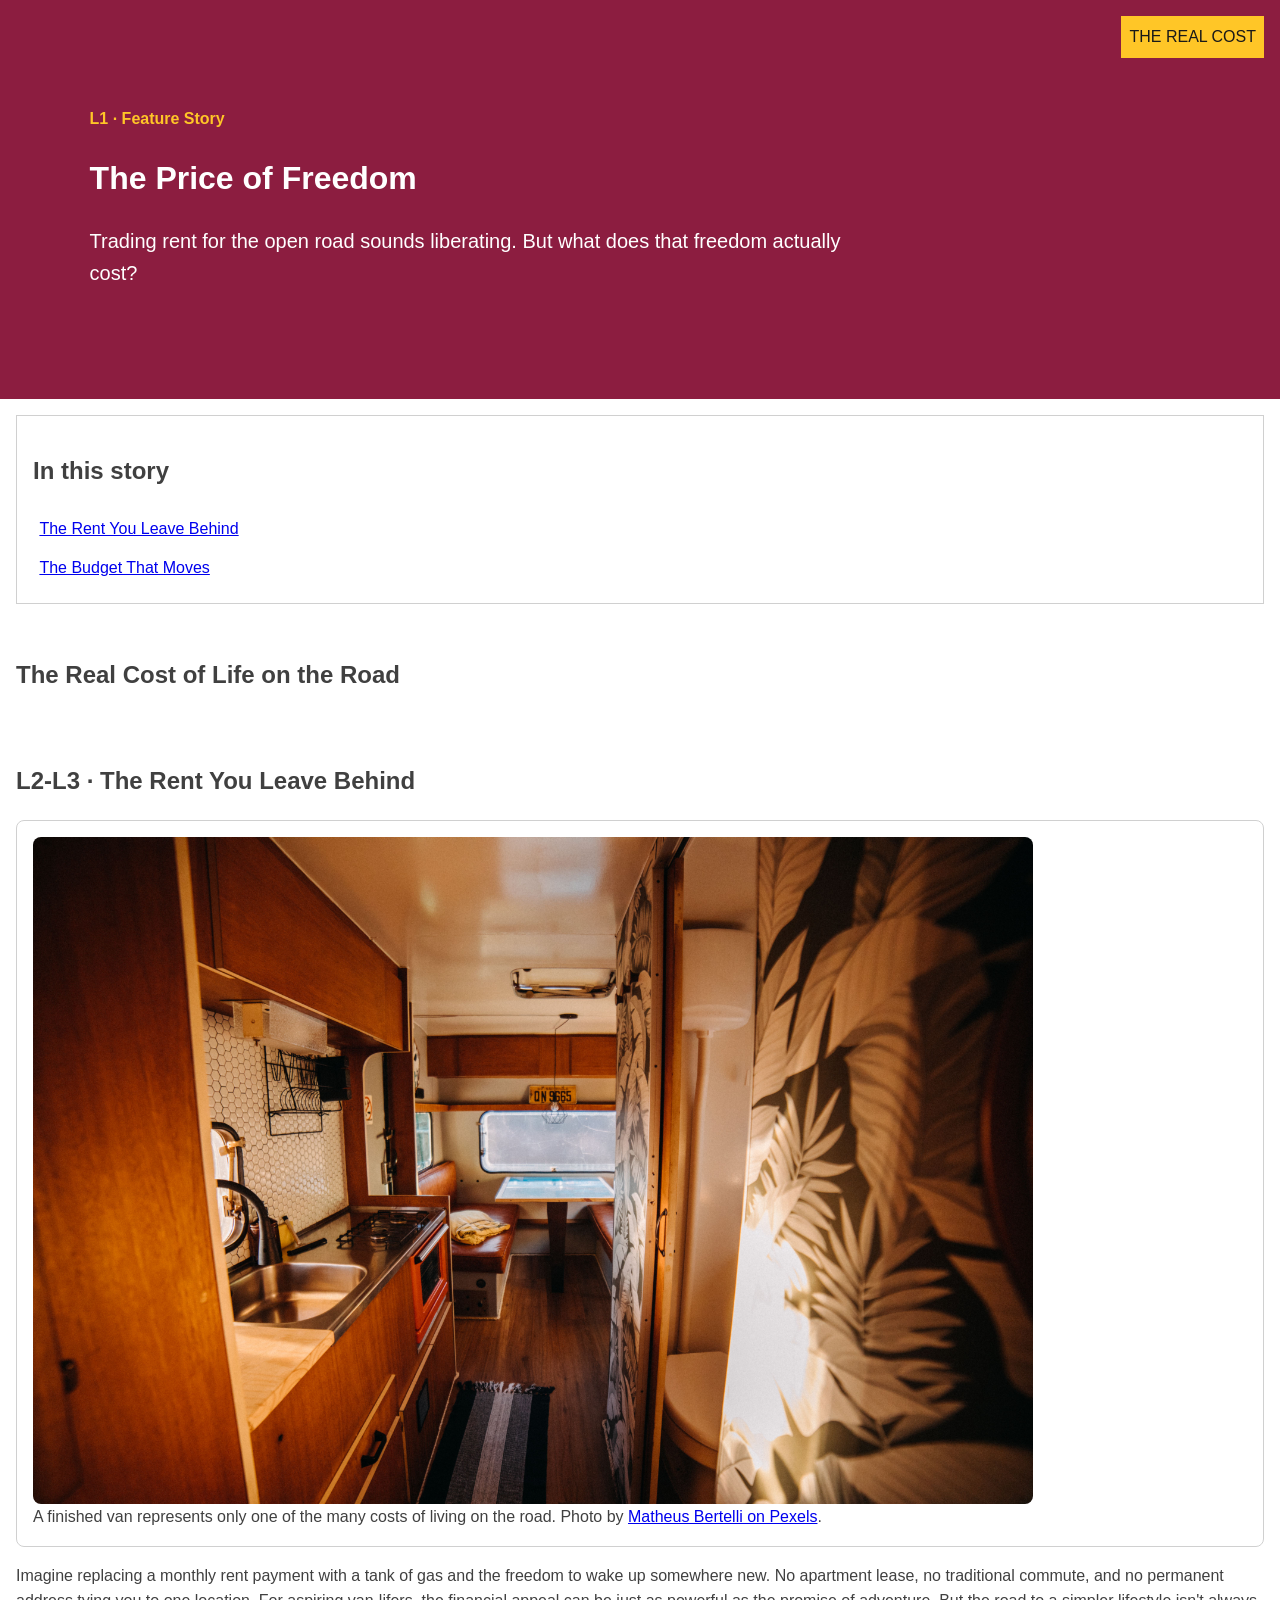
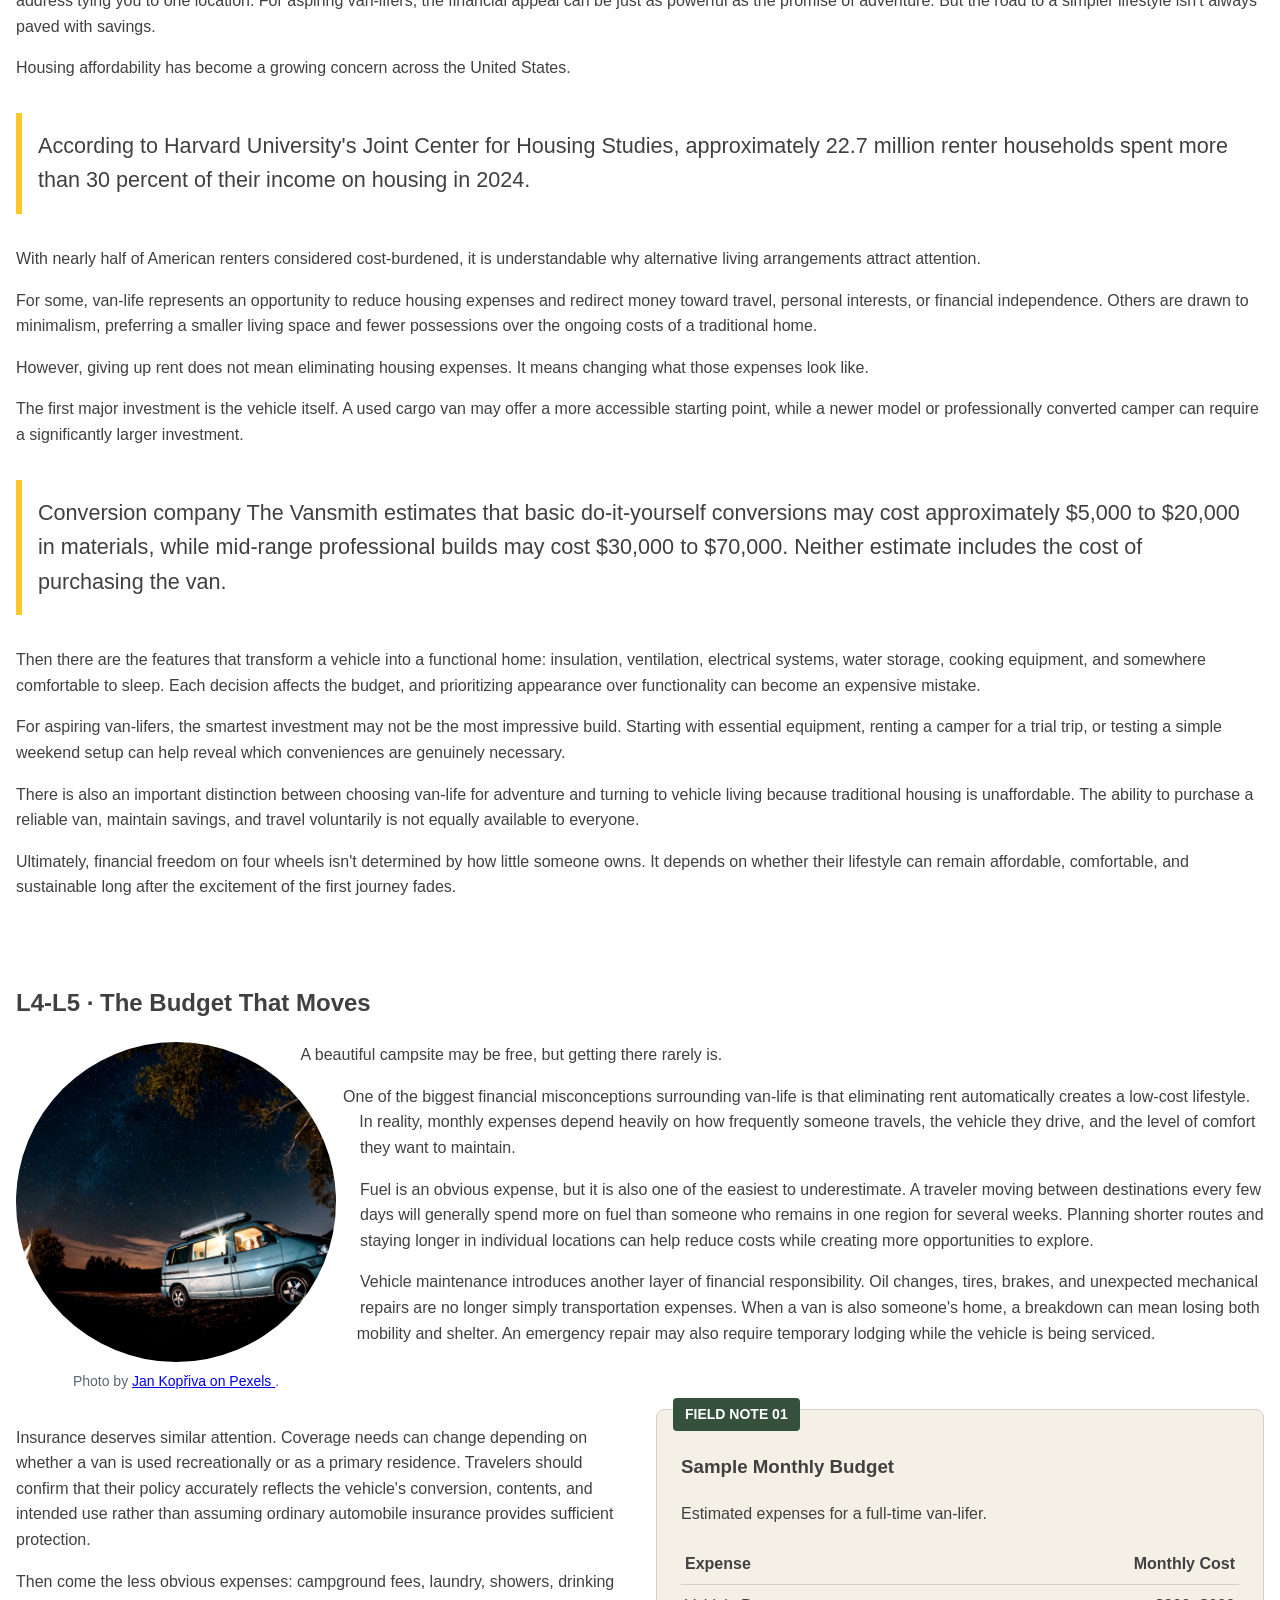
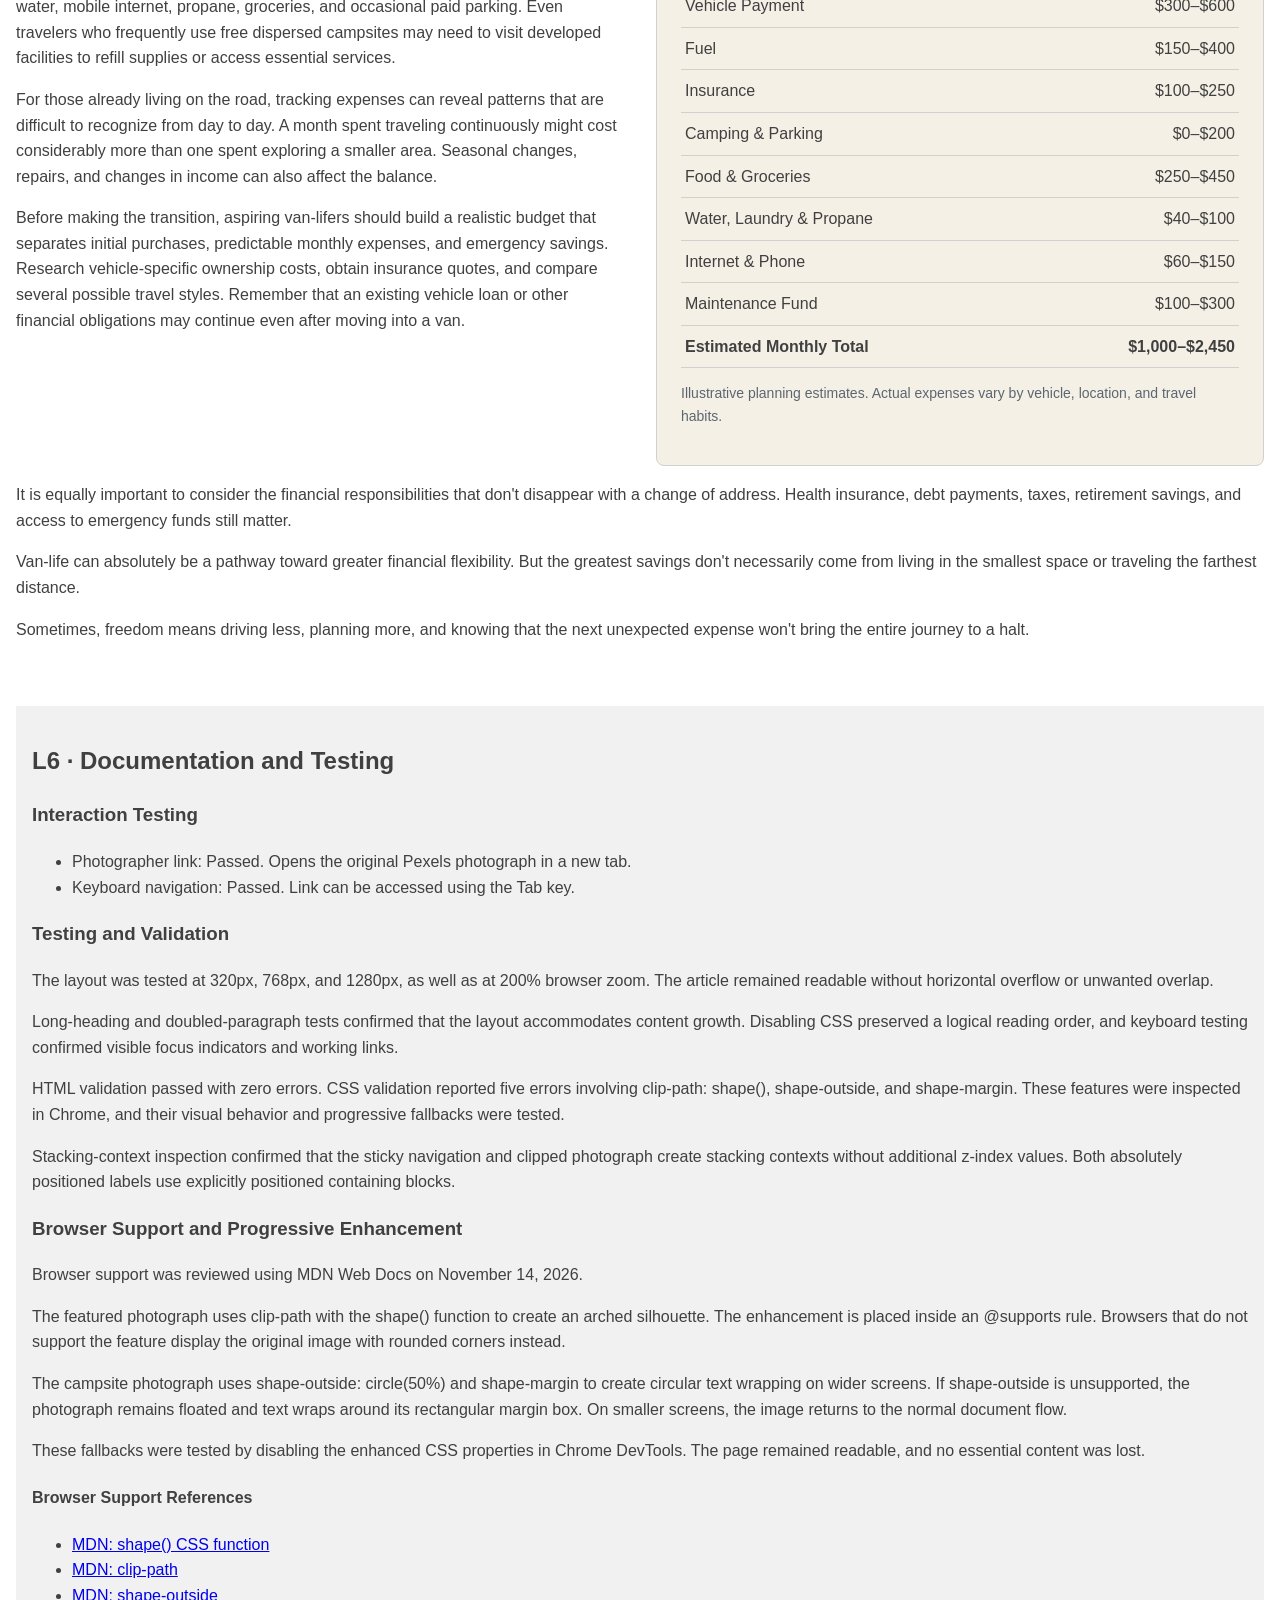
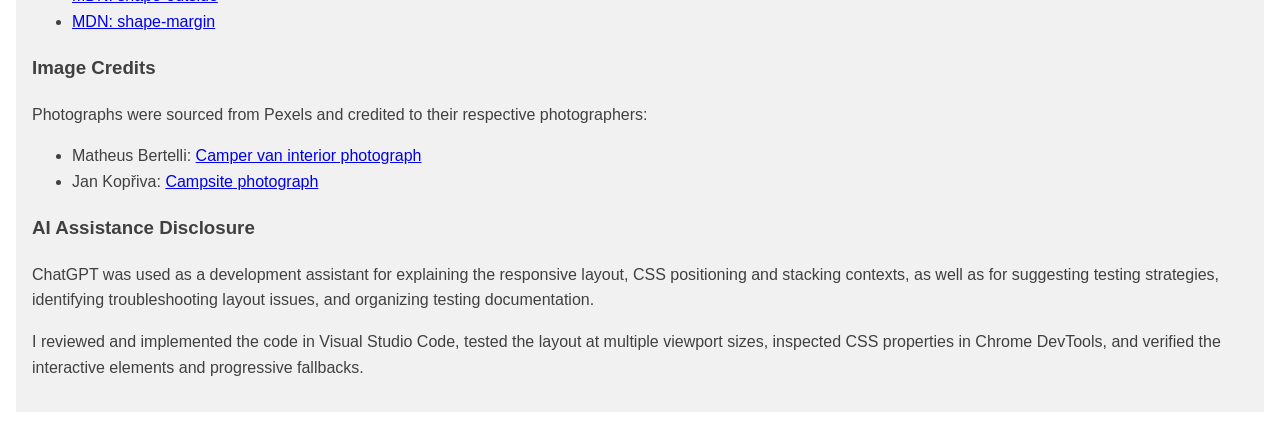
==== commit a838fb9e: "Refactor HTML and CSS for improved structure and readability" ====
--- a/index.html
+++ b/index.html
@@ -5,6 +5,13 @@
   <meta charset="utf-8">
   <meta name="viewport" content="width=device-width,initial-scale=1">
   <title>The Price of Freedom</title>
+
+  <link rel="preconnect" href="https://fonts.googleapis.com">
+  <link rel="preconnect" href="https://fonts.gstatic.com" crossorigin>
+  <link
+    href="https://fonts.googleapis.com/css2?family=Cormorant+Garamond:wght@400;600;700&family=Inter:wght@400;500;600;700&display=swap"
+    rel="stylesheet">
+
   <link rel="stylesheet" href="styles.css">
 </head>
 
@@ -333,22 +340,26 @@
       <h4>Browser Support References</h4>
       <ul>
         <li>
-          <a href="https://developer.mozilla.org/en-US/docs/Web/CSS/Reference/Values/basic-shape/shape">
+          <a href="https://developer.mozilla.org/en-US/docs/Web/CSS/Reference/Values/basic-shape/shape" target="_blank"
+            rel="noopener noreferrer">
             MDN: shape() CSS function
           </a>
         </li>
         <li>
-          <a href="https://developer.mozilla.org/en-US/docs/Web/CSS/Reference/Properties/clip-path">
+          <a href="https://developer.mozilla.org/en-US/docs/Web/CSS/Reference/Properties/clip-path" target="_blank"
+            rel="noopener noreferrer">
             MDN: clip-path
           </a>
         </li>
         <li>
-          <a href="https://developer.mozilla.org/en-US/docs/Web/CSS/Reference/Properties/shape-outside">
+          <a href="https://developer.mozilla.org/en-US/docs/Web/CSS/Reference/Properties/shape-outside" target="_blank"
+            rel="noopener noreferrer">
             MDN: shape-outside
           </a>
         </li>
         <li>
-          <a href="https://developer.mozilla.org/en-US/docs/Web/CSS/Reference/Properties/shape-margin">
+          <a href="https://developer.mozilla.org/en-US/docs/Web/CSS/Reference/Properties/shape-margin" target="_blank"
+            rel="noopener noreferrer">
             MDN: shape-margin
           </a>
         </li>
@@ -362,13 +373,14 @@
       <ul>
         <li>
           Matheus Bertelli:
-          <a href="https://www.pexels.com/photo/furniture-in-rv-7163683/">
+          <a href="https://www.pexels.com/photo/furniture-in-rv-7163683/" target="_blank" rel="noopener noreferrer">
             Camper van interior photograph
           </a>
         </li>
         <li>
           Jan Kopřiva:
-          <a href="https://www.pexels.com/photo/a-van-parked-in-a-camp-site-at-night-5758519/">
+          <a href="https://www.pexels.com/photo/a-van-parked-in-a-camp-site-at-night-5758519/" target="_blank"
+            rel="noopener noreferrer">
             Campsite photograph
           </a>
         </li>
--- a/styles.css
+++ b/styles.css
@@ -1,100 +1,86 @@
-
-/* =========================================
-   DESIGN TOKENS
-========================================= */
 
 :root {
-  --color-text: #404040;
-  --color-surface: #ffffff;
-  --color-action: #8c1d40;
-  --color-accent: #ffc627;
-  --color-border: #d0d0d0;
-  --color-muted: #5c6670;
-
-  --space-3: 1rem;
-  --radius: 0.5rem;
-  --measure: 68ch;
-
-  --layer-base: 0;
-  --layer-raised: 10;
-  --layer-sticky: 20;
-  --layer-overlay: 30;
-}
-
-/* =========================================
-   GLOBAL STYLES
-========================================= */
+    --color-text: #404040;
+    --color-surface: #ffffff;
+    --color-action: #8c1d40;
+    --color-accent: #ffc627;
+    --color-border: #d0d0d0;
+    --color-muted: #5c6670;
+
+    --space-3: 1rem;
+    --radius: .5rem;
+    --measure: 68ch;
+
+    /* Documented layer scale */
+    --layer-base: 0;
+    --layer-raised: 10;
+    --layer-sticky: 20;
+    --layer-overlay: 30;
+}
+
+/* Global foundation */
 
 *,
 *::before,
 *::after {
-  box-sizing: border-box;
+    box-sizing: border-box;
 }
 
 html {
-  scroll-behavior: smooth;
+    scroll-behavior: smooth;
 }
 
 body {
-  margin: 0;
-  color: var(--color-text);
-  background: var(--color-surface);
-  font-family: Arial, sans-serif;
-  line-height: 1.6;
+    margin: 0;
+    color: var(--color-text);
+    background: var(--color-surface);
+    font-family: Arial, sans-serif;
+    line-height: 1.6;
 }
 
 img {
-  display: block;
-  max-width: 100%;
-  height: auto;
-}
-
-/* =========================================
-   FEATURE HEADER
-========================================= */
+    display: block;
+    max-width: 100%;
+    height: auto;
+}
+
+/* L1: Feature header */
 
 .feature-header {
-  position: relative;
-  padding: clamp(2rem, 7vw, 6rem);
-  background: var(--color-action);
-  color: #ffffff;
+    position: relative;
+    padding: clamp(2rem, 7vw, 6rem);
+    background: var(--color-action);
+    color: #ffffff;
 }
 
 .eyebrow {
-  color: var(--color-accent);
-  font-weight: 700;
+    color: var(--color-accent);
+    font-weight: 700;
 }
 
 .lede {
-  max-width: var(--measure);
-  font-size: 1.25rem;
-}
-
-/* L3: Absolute positioning inside
-   a relatively positioned header */
+    max-width: var(--measure);
+    font-size: 1.25rem;
+}
+
+/* L3: Anchored header badge */
 
 .issue-badge {
-  position: absolute;
-  inset-block-start: 1rem;
-  inset-inline-end: 1rem;
-  padding: 0.5rem;
-  background: var(--color-accent);
-  color: #191919;
-}
-
-/* =========================================
-   MAIN PAGE AND STORY CONTAINER
-========================================= */
+    position: absolute;
+    inset-block-start: 1rem;
+    inset-inline-end: 1rem;
+    padding: .5rem;
+    background: var(--color-accent);
+    color: #191919;
+}
+
+/* L2: Main editorial layout */
 
 main {
   max-width: 90rem;
   margin: auto;
   padding: var(--space-3);
 }
-
-/* This container limits how far the
-   sticky navigation can travel. */
-
 .story-layout {
   display: grid;
   grid-template-columns: minmax(0, 1fr);
@@ -103,284 +89,233 @@
 }
 
 article {
-  min-width: 0;
+    min-width: 0;
 }
 
 article section {
-  display: flow-root;
-  margin-block: 3rem;
-  scroll-margin-block-start: 6rem;
-}
-
-/* =========================================
-   STORY NAVIGATION
-========================================= */
-
-.story-guide {
-  align-self: start;
-  padding: 1rem;
-  border: 1px solid var(--color-border);
-}
-
-.story-guide a {
-  display: block;
-  padding: 0.4rem;
-}
-
-/* =========================================
-   FEATURED IMAGE
-========================================= */
-
-.feature-figure {
-  position: relative;
-  margin: 0;
-  padding: 1rem;
-  border: 1px solid var(--color-border);
-  border-radius: var(--radius);
-}
-
-/* Fallback for browsers without
-   support for clip-path: shape() */
-
-.feature-figure img {
-  border-radius: var(--radius);
-}
-
-/* L5: Progressive enhancement using
-   an arched clip-path */
-
-@supports (
-  clip-path: shape(
-    from 0% 0%,
-    line to 100% 0%,
-    close
-  )
-) {
-  .feature-figure img {
-    clip-path: shape(
-      from 0% 100%,
-      line to 0% 45%,
-      curve to 100% 45%
-        with 0% -15% / 100% -15%,
-      line to 100% 100%,
-      close
-    );
-  }
-}
-
-/* =========================================
-   PULL QUOTES
-========================================= */
-
-.pull-quote {
-  margin: 2rem 0;
-  padding: 1rem;
-  border-inline-start: 0.4rem solid var(--color-accent);
-  font-size: 1.35rem;
-  background: var(--color-surface);
-}
-
-/* =========================================
-   CAMPSITE FIGURE
-========================================= */
-
-/* Mobile baseline:
-   The photograph remains in normal flow. */
-
-.campsite-figure {
-  width: min(45%, 20rem);
-  margin: 0 auto 1.5rem;
-}
-
-.shape-portrait,
-.campsite-figure img {
-  display: block;
-  width: 100%;
-  aspect-ratio: 1 / 1;
-  height: auto;
-  object-fit: cover;
-  border-radius: 50%;
-}
-
-.campsite-figure figcaption {
-  margin-top: 0.5rem;
-  font-size: 0.875rem;
-  text-align: center;
-  color: var(--color-muted);
-}
-
-.campsite-figure figcaption a {
-  overflow-wrap: anywhere;
-}
-
-/* =========================================
-   BUDGET LAYOUT
-========================================= */
-
-.budget-layout {
-  clear: both;
-  display: grid;
-  grid-template-columns: minmax(0, 1fr);
-  gap: 2rem;
-}
-
-.budget-text,
-.budget-card {
-  min-width: 0;
-}
-
-/* L3: Positioned card establishes
-   the containing block for its label. */
-
-.budget-card {
-  position: relative;
-  background: #f5f0e6;
-  border: 1px solid var(--color-border);
-  border-radius: var(--radius);
-  padding: 1.5rem;
-}
-
-/* L3: Controlled overlap with
-   no unnecessary z-index. */
-
-.budget-label {
-  position: absolute;
-  inset-block-start: -0.75rem;
-  inset-inline-start: 1rem;
-
-  padding: 0.35rem 0.75rem;
-  background: #35513b;
-  color: #ffffff;
-  font-weight: bold;
-  font-size: 0.875rem;
-  border-radius: 0.25rem;
-
-  pointer-events: none;
-}
-
-/* =========================================
-   BUDGET TABLE
-========================================= */
-
-.budget-card table {
-  width: 100%;
-  border-collapse: collapse;
-}
-
-.budget-card th,
-.budget-card td {
-  padding: 0.5rem 0.25rem;
-  text-align: left;
-  vertical-align: top;
-  border-bottom: 1px solid var(--color-border);
-}
-
-.budget-card th:last-child,
-.budget-card td:last-child {
-  text-align: right;
-  white-space: nowrap;
-}
-
-.budget-card tfoot {
-  font-weight: bold;
-}
-
-.budget-disclaimer {
-  font-size: 0.875rem;
-  color: var(--color-muted);
-}
-
-/* =========================================
-   DOCUMENTATION
-========================================= */
-
-/* Documentation is outside .story-layout,
-   so the sticky navigation cannot continue
-   scrolling alongside it. */
-
+    display: flow-root;
+    margin-block: 3rem;
+    scroll-margin-block-start: 6rem;
+}
 .documentation {
   padding: 1rem;
   background: #f1f1f1;
 }
 
-/* =========================================
-   KEYBOARD ACCESSIBILITY
-========================================= */
+/* L3: Story navigation */
+
+.story-guide {
+    align-self: start;
+    padding: 1rem;
+    border: 1px solid var(--color-border);
+}
+
+.story-guide a {
+    display: block;
+    padding: .4rem;
+}
+
+/* L5: Section 1 feature image */
+
+.feature-figure {
+    position: relative;
+    margin: 0;
+    padding: 1rem;
+    border: 1px solid var(--color-border);
+    border-radius: var(--radius);
+}
+
+.feature-figure img {
+    border-radius: var(--radius);
+}
+
+/* Arched image enhancement */
+
+@supports (clip-path: shape(from 0% 0%, line to 100% 0%, close)) {
+    .feature-figure img {
+        clip-path: shape(
+            from 0% 100%,
+            line to 0% 45%,
+            curve to 100% 45%
+                with 0% -15% / 100% -15%,
+            line to 100% 100%,
+            close
+        );
+    }
+}
+
+/* Editorial pull quotes */
+
+.pull-quote {
+    margin: 2rem 0;
+    padding: 1rem;
+    border-inline-start: .4rem solid var(--color-accent);
+    font-size: 1.35rem;
+    background: var(--color-surface);
+}
+
+/* L5: Section 2 circular campsite photograph */
+
+.campsite-figure {
+    width: min(45%, 20rem);
+    margin: 0 auto 1.5rem;
+}
+
+.shape-portrait,
+.campsite-figure img {
+    display: block;
+    width: 100%;
+    aspect-ratio: 1 / 1;
+    height: auto;
+    object-fit: cover;
+    border-radius: 50%;
+}
+
+.campsite-figure figcaption {
+    margin-top: .5rem;
+    font-size: .875rem;
+    text-align: center;
+    color: var(--color-muted);
+}
+
+.campsite-figure figcaption a {
+    overflow-wrap: anywhere;
+}
+
+/* L2: Monthly expense and budget layout */
+
+.budget-layout {
+    clear: both;
+    display: grid;
+    grid-template-columns: minmax(0, 1fr);
+    gap: 2rem;
+}
+
+.budget-text,
+.budget-card {
+    min-width: 0;
+}
+
+/* L3: Budget card and controlled overlap */
+
+.budget-card {
+    position: relative;
+    background: #f5f0e6;
+    border: 1px solid var(--color-border);
+    border-radius: var(--radius);
+    padding: 1.5rem;
+}
+
+.budget-label {
+    position: absolute;
+    inset-block-start: -.75rem;
+    inset-inline-start: 1rem;
+    padding: .35rem .75rem;
+    background: #35513b;
+    color: #fff;
+    font-weight: bold;
+    font-size: .875rem;
+    border-radius: .25rem;
+
+    /* Decorative label cannot intercept clicks */
+    pointer-events: none;
+}
+
+/* Budget table */
+
+.budget-card table {
+    width: 100%;
+    border-collapse: collapse;
+}
+
+.budget-card th,
+.budget-card td {
+    padding: .5rem .25rem;
+    text-align: left;
+    vertical-align: top;
+    border-bottom: 1px solid var(--color-border);
+}
+
+.budget-card th:last-child,
+.budget-card td:last-child {
+    text-align: right;
+    white-space: nowrap;
+}
+
+.budget-card tfoot {
+    font-weight: bold;
+}
+
+.budget-disclaimer {
+    font-size: .875rem;
+    color: var(--color-muted);
+}
+
+/* L6: Documentation */
+
+.documentation {
+    grid-column: 1 / -1;
+    padding: 1rem;
+    background: #f1f1f1;
+}
+
+/* Keyboard accessibility */
 
 :focus-visible {
-  outline: 0.2rem solid var(--color-accent);
-  outline-offset: 0.2rem;
-}
-
-/* =========================================
-   SMALL SCREENS
-========================================= */
+    outline: .2rem solid var(--color-accent);
+    outline-offset: .2rem;
+}
+
+/* Mobile: Header badge returns to normal flow */
 
 @media (max-width: 600px) {
-
-  /* Return the header badge to
-     normal document flow. */
-
-  .issue-badge {
-    position: static;
-    display: inline-block;
-    margin-top: 1rem;
-  }
-}
-
-/* =========================================
-   DESKTOP STORY LAYOUT
-   52rem = approximately 832px
-========================================= */
+    .issue-badge {
+        position: static;
+        display: inline-block;
+        margin-top: 1rem;
+    }
+}
+
+/* Tablet and desktop enhancements */
 
 @media (min-width: 52rem) {
 
-  /* Two-column layout belongs to
-     .story-layout, not main. */
-
-  .story-layout {
-    grid-template-columns: 14rem minmax(0, 1fr);
-  }
-
-  /* L3: Sticky navigation stays within
-     the story-layout container. */
-
-  .story-guide {
-    position: sticky;
-    inset-block-start: 1rem;
-  }
-
-  /* L5: Floated circular photograph */
-
-  .campsite-figure {
-    float: inline-start;
-    width: min(45%, 20rem);
-    margin: 0 1.5rem 1rem 0;
-  }
-
-  /* Progressive enhancement:
-     text follows the circular outline. */
-
-  @supports (shape-outside: circle(50%)) {
+    main {
+        grid-template-columns: 14rem minmax(0, 1fr);
+    }
+
+    /* L3: Bounded sticky navigation */
+
+    .story-guide {
+        position: sticky;
+        inset-block-start: 1rem;
+    }
+
+    /* L5: Float the complete campsite figure */
+
     .campsite-figure {
-      shape-outside: circle(50%);
-      shape-margin: 1rem;
-    }
-  }
-}
-
-/* =========================================
-   WIDE DESKTOP BUDGET LAYOUT
-   64rem = approximately 1024px
-========================================= */
+        float: inline-start;
+        width: min(45%, 20rem);
+        margin: 0 1.5rem 1rem 0;
+    }
+
+    /* Progressive enhancement for curved text wrap */
+
+    @supports (shape-outside: circle(50%)) {
+        .campsite-figure {
+            shape-outside: circle(50%);
+            shape-margin: 1rem;
+        }
+    }
+}
+
+/* Wider screens: Two-column budget */
 
 @media (min-width: 64rem) {
-
-  .budget-layout {
-    grid-template-columns:
-      minmax(0, 1fr)
-      minmax(0, 1fr);
-
-    align-items: start;
-  }
-}
+    .budget-layout {
+        grid-template-columns:
+            minmax(0, 1fr)
+            minmax(0, 1fr);
+        align-items: start;
+    }
+}
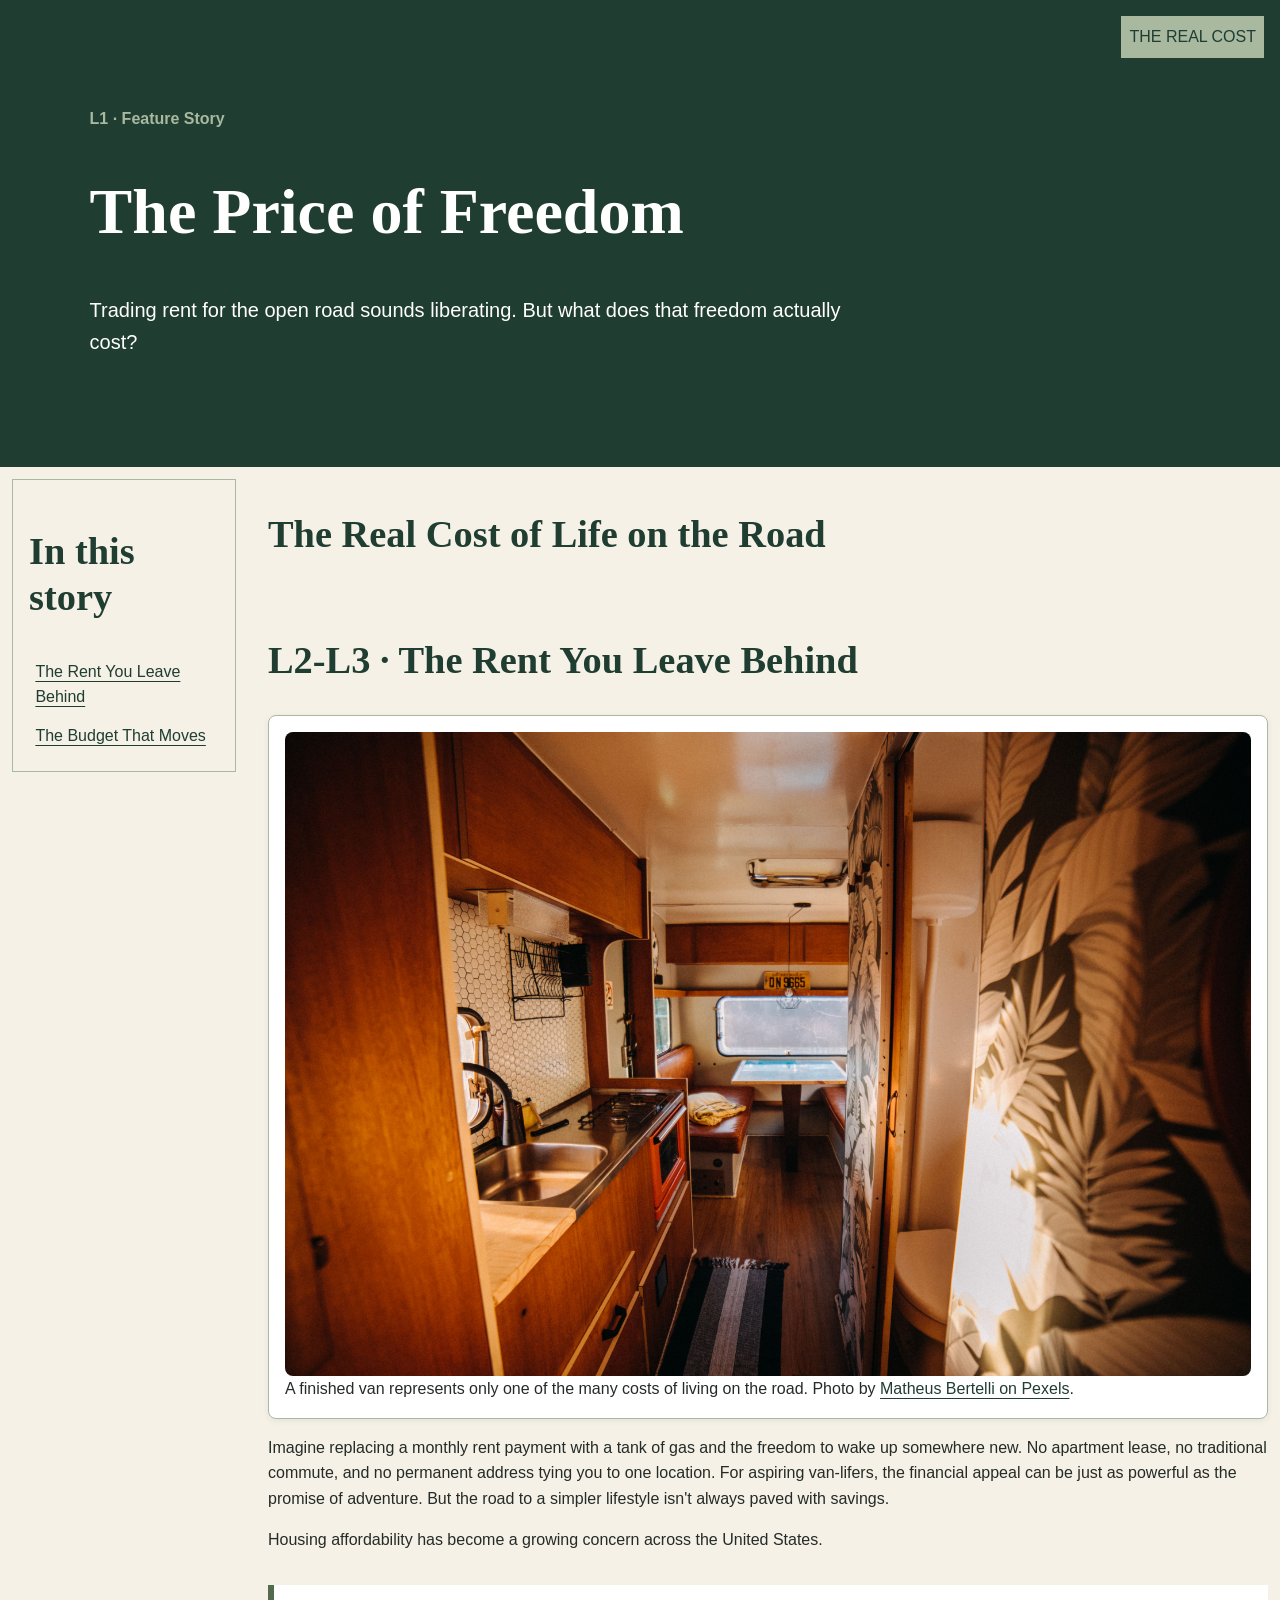
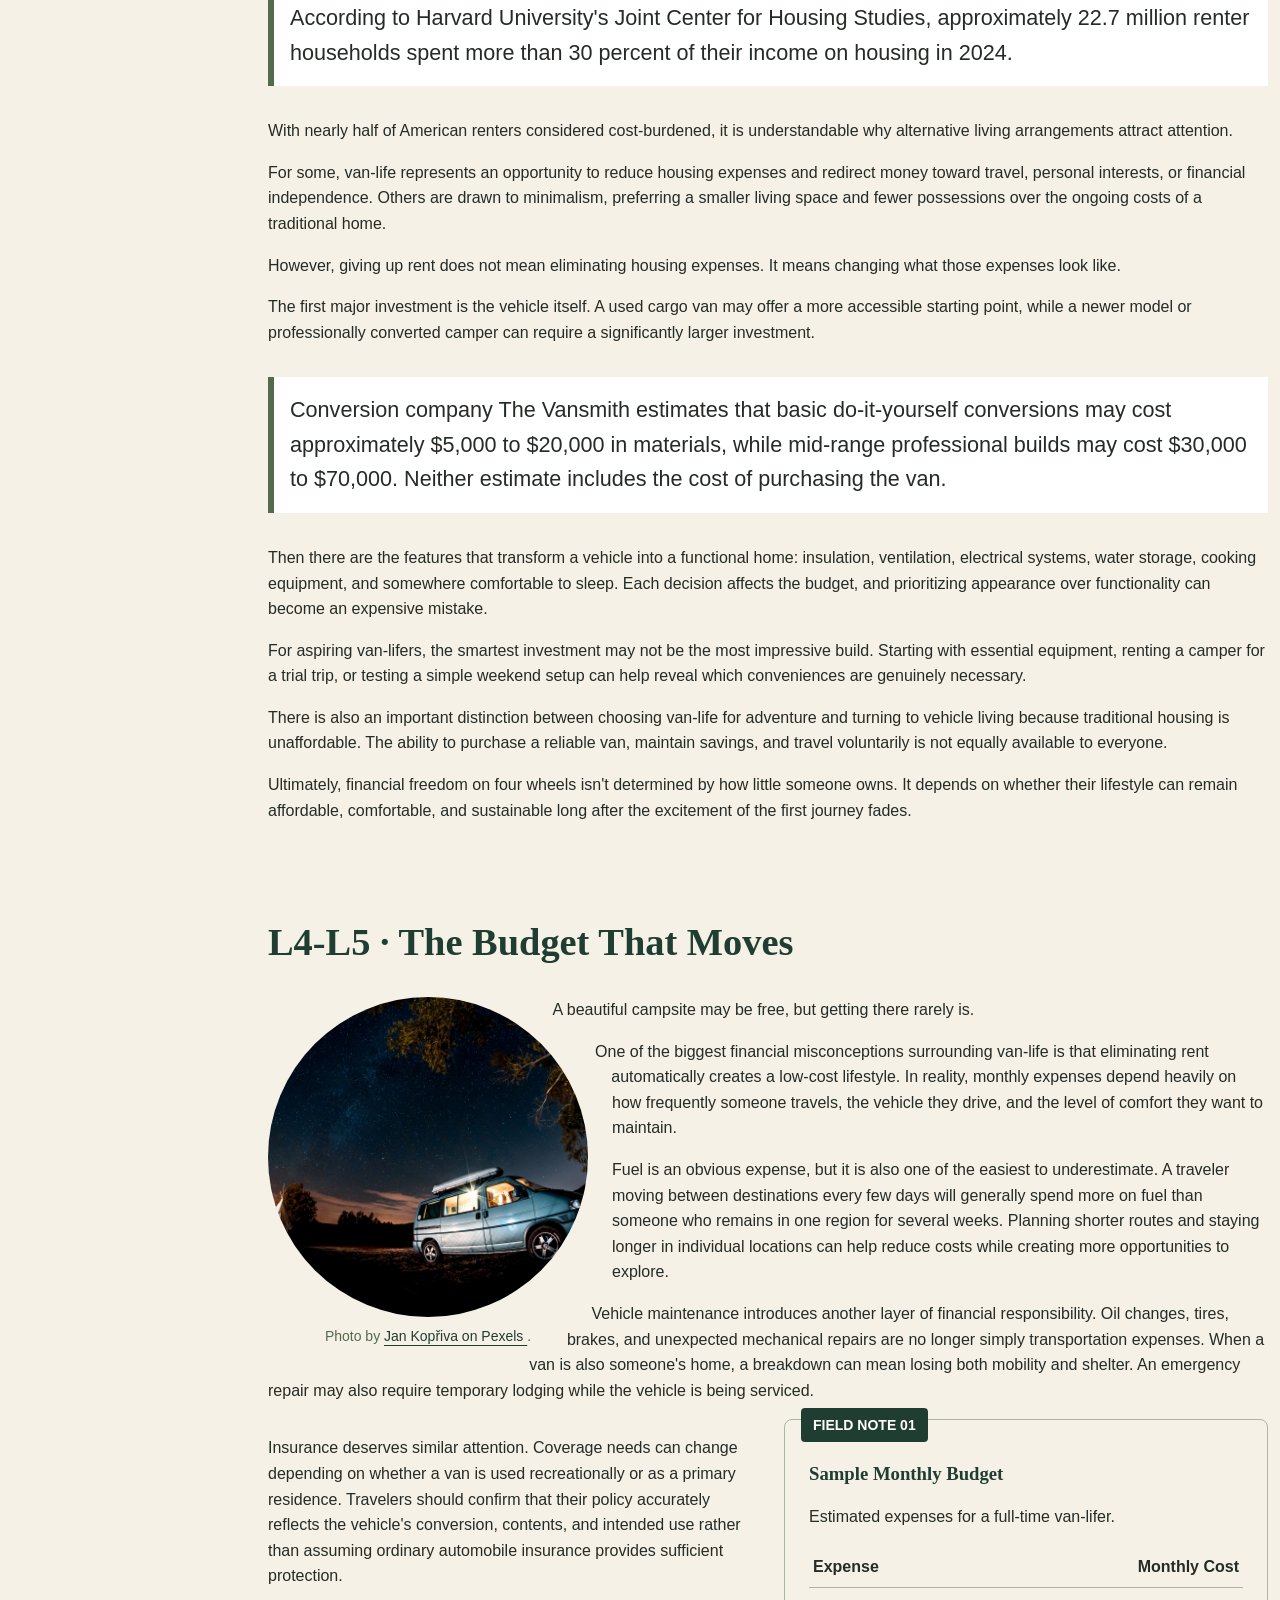
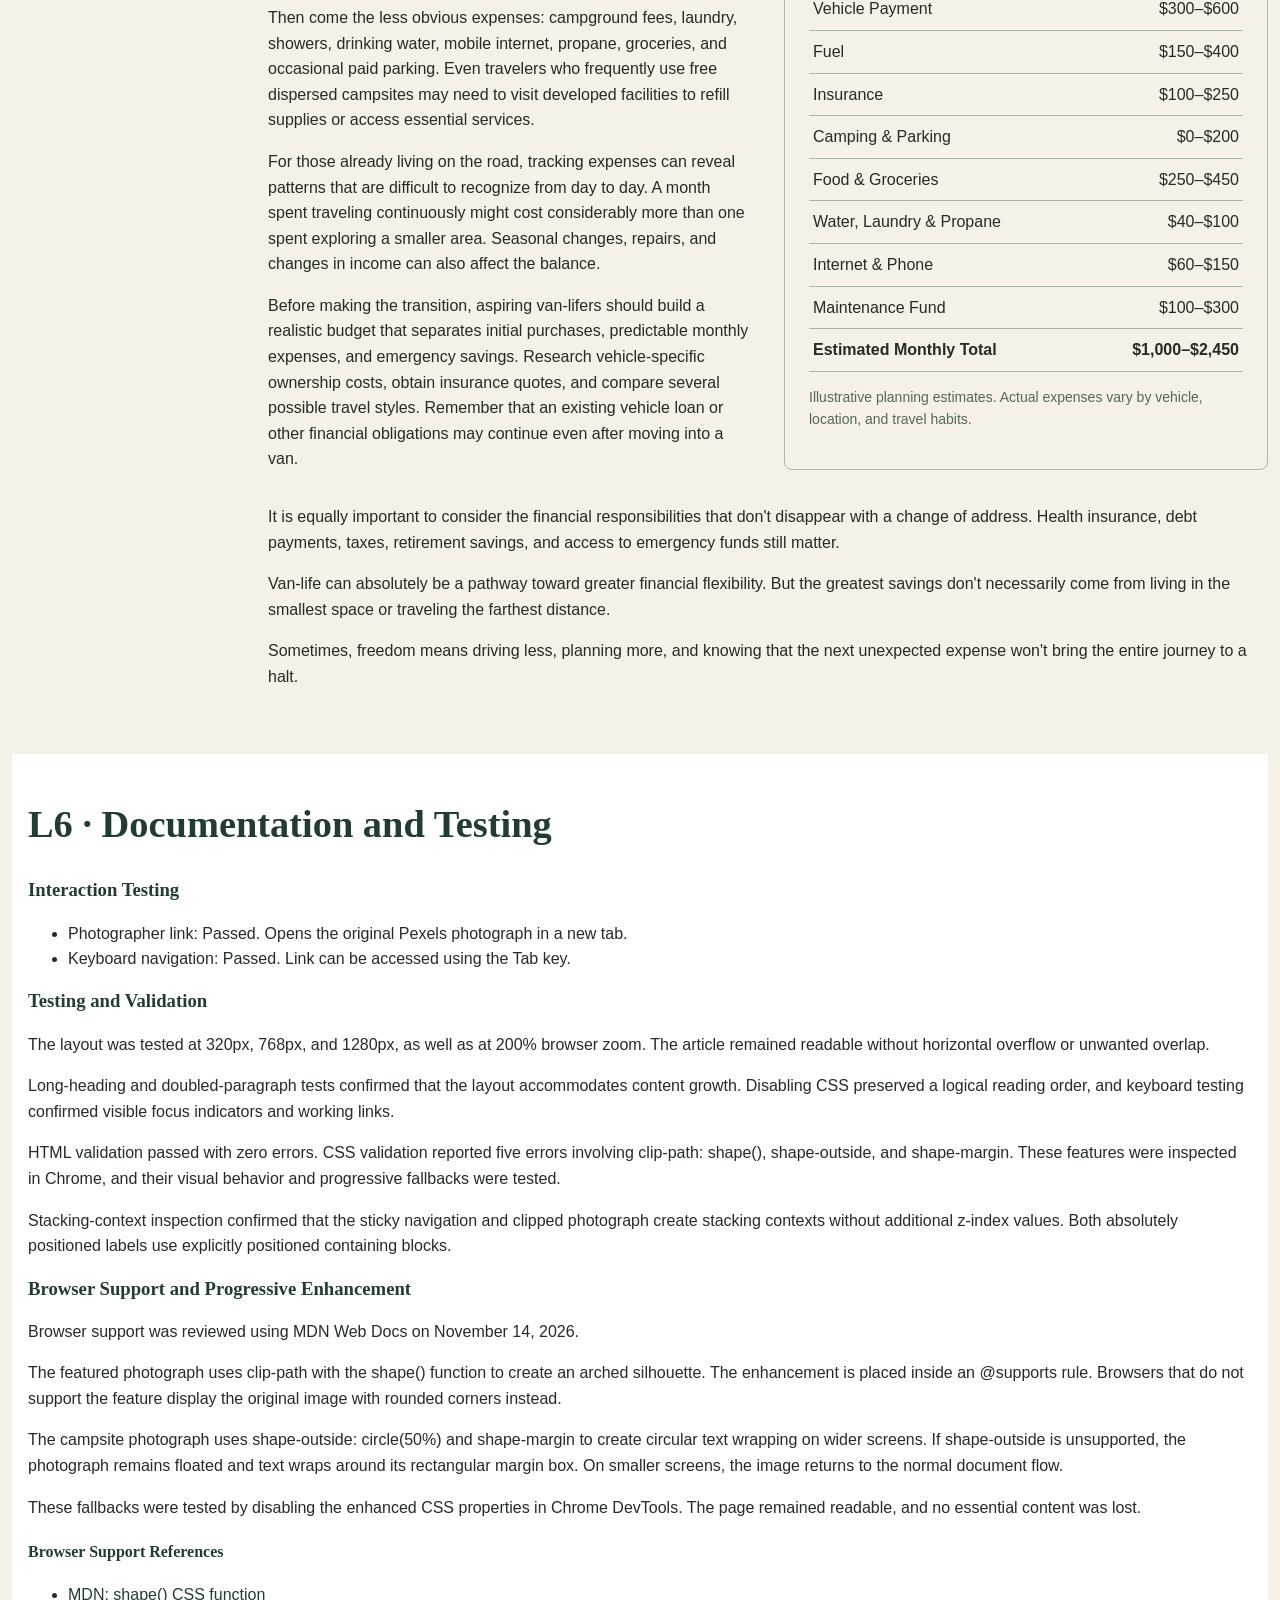
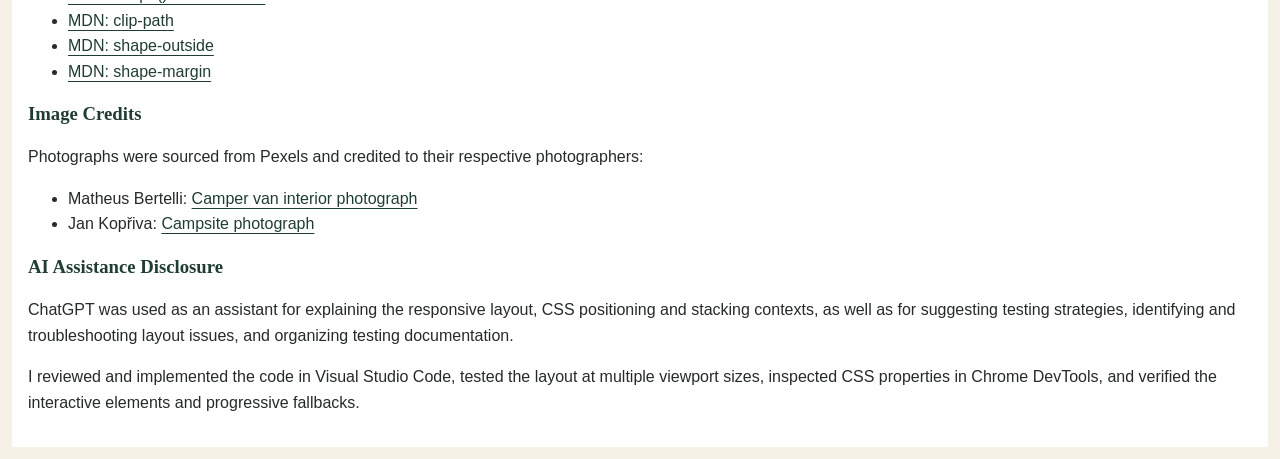
==== commit c619adea: "Refactor AI Assistance Disclosure for clarity and conciseness" ====
--- a/index.html
+++ b/index.html
@@ -388,10 +388,9 @@
 
       <h3>AI Assistance Disclosure</h3>
       <p>
-        ChatGPT was used as a development assistant for explaining
+        ChatGPT was used as an assistant for explaining
         the responsive layout, CSS positioning and
-        stacking contexts, as well as for suggesting testing strategies, identifying
-        troubleshooting layout issues, and organizing testing
+        stacking contexts, as well as for suggesting testing strategies, identifying and troubleshooting layout issues, and organizing testing
         documentation.
       </p>
       <p>
--- a/styles.css
+++ b/styles.css
@@ -1,17 +1,47 @@
-
 :root {
-    --color-text: #404040;
+    /* Module 1: Brand Colors */
+    --color-forest: #203d32;
+    --color-moss: #526b4e;
+    --color-sage: #a8b9a0;
+    --color-cream: #f5f1e7;
+    --color-earth: #80674f;
+
+    /* Module 1: Semantic Colors */
+    --color-background: var(--color-cream);
     --color-surface: #ffffff;
-    --color-action: #8c1d40;
-    --color-accent: #ffc627;
-    --color-border: #d0d0d0;
-    --color-muted: #5c6670;
-
-    --space-3: 1rem;
-    --radius: .5rem;
+    --color-text: #252b27;
+    --color-heading: var(--color-forest);
+    --color-action: var(--color-forest);
+    --color-accent: var(--color-sage);
+    --color-border: var(--color-sage);
+    --color-muted: var(--color-moss);
+    --color-focus: var(--color-moss);
+
+    /* Module 1: Spacing */
+    --space-1: 0.25rem;
+    --space-2: 0.5rem;
+    --space-3: 0.75rem;
+    --space-4: 1rem;
+    --space-6: 1.5rem;
+    --space-8: 2rem;
+    --space-12: 3rem;
+
+    /* Module 1: Typography */
+    --font-display: "Cormorant Garamond", Georgia, serif;
+    --font-body: "Inter", Arial, sans-serif;
+    --text-sm: 0.875rem;
+    --text-lg: 1.25rem;
+    --text-display: clamp(2.5rem, 5vw, 4rem);
+    --text-heading: clamp(1.75rem, 3vw, 2.5rem);
+
+    /* Module 1: Shapes and Surfaces */
+    --radius: 0.5rem;
+    --shadow-sm: 0 2px 6px rgba(32, 61, 50, 0.08);
+
+    /* Article Layout */
     --measure: 68ch;
 
-    /* Documented layer scale */
+    /* Module 4: Layer Scale */
     --layer-base: 0;
     --layer-raised: 10;
     --layer-sticky: 20;
@@ -33,9 +63,33 @@
 body {
     margin: 0;
     color: var(--color-text);
-    background: var(--color-surface);
-    font-family: Arial, sans-serif;
+    background: var(--color-background);
+    font-family: var(--font-body);
     line-height: 1.6;
+}
+
+h1,
+h2,
+h3,
+h4,
+h5,
+h6 {
+    font-family: var(--font-display);
+    line-height: 1.2;
+    font-weight: 600;
+    color: var(--color-heading);
+}
+
+h1 {
+    font-size: var(--text-display);
+}
+
+h2 {
+    font-size: var(--text-heading);
+}
+
+.feature-header h1 {
+    color: var(--color-surface);
 }
 
 img {
@@ -54,7 +108,7 @@
 }
 
 .eyebrow {
-    color: var(--color-accent);
+    color: var(--color-sage);
     font-weight: 700;
 }
 
@@ -69,23 +123,24 @@
     position: absolute;
     inset-block-start: 1rem;
     inset-inline-end: 1rem;
-    padding: .5rem;
+    padding: 0.5rem;
     background: var(--color-accent);
-    color: #191919;
+    color: var(--color-forest);
 }
 
 /* L2: Main editorial layout */
 
 main {
-  max-width: 90rem;
-  margin: auto;
-  padding: var(--space-3);
-}
+    max-width: 90rem;
+    margin: auto;
+    padding: var(--space-3);
+}
+
 .story-layout {
-  display: grid;
-  grid-template-columns: minmax(0, 1fr);
-  gap: 2rem;
-  align-items: start;
+    display: grid;
+    grid-template-columns: minmax(0, 1fr);
+    gap: 2rem;
+    align-items: start;
 }
 
 article {
@@ -97,10 +152,7 @@
     margin-block: 3rem;
     scroll-margin-block-start: 6rem;
 }
-.documentation {
-  padding: 1rem;
-  background: #f1f1f1;
-}
+
 
 /* L3: Story navigation */
 
@@ -112,7 +164,23 @@
 
 .story-guide a {
     display: block;
-    padding: .4rem;
+    padding: 0.4rem;
+}
+
+/* Module 1: Link states */
+
+a {
+    color: var(--color-action);
+    text-decoration: underline;
+    text-underline-offset: var(--space-1);
+}
+
+a:hover {
+    color: var(--color-moss);
+}
+
+a:active {
+    color: var(--color-earth);
 }
 
 /* L5: Section 1 feature image */
@@ -123,6 +191,8 @@
     padding: 1rem;
     border: 1px solid var(--color-border);
     border-radius: var(--radius);
+    background: var(--color-surface);
+    box-shadow: var(--shadow-sm);
 }
 
 .feature-figure img {
@@ -133,14 +203,11 @@
 
 @supports (clip-path: shape(from 0% 0%, line to 100% 0%, close)) {
     .feature-figure img {
-        clip-path: shape(
-            from 0% 100%,
-            line to 0% 45%,
-            curve to 100% 45%
-                with 0% -15% / 100% -15%,
-            line to 100% 100%,
-            close
-        );
+        clip-path: shape(from 0% 100%,
+                line to 0% 45%,
+                curve to 100% 45% with 0% -15% / 100% -15%,
+                line to 100% 100%,
+                close);
     }
 }
 
@@ -149,7 +216,7 @@
 .pull-quote {
     margin: 2rem 0;
     padding: 1rem;
-    border-inline-start: .4rem solid var(--color-accent);
+    border-inline-start: 0.4rem solid var(--color-moss);
     font-size: 1.35rem;
     background: var(--color-surface);
 }
@@ -157,7 +224,7 @@
 /* L5: Section 2 circular campsite photograph */
 
 .campsite-figure {
-    width: min(45%, 20rem);
+    width: min(75%, 20rem);
     margin: 0 auto 1.5rem;
 }
 
@@ -172,8 +239,8 @@
 }
 
 .campsite-figure figcaption {
-    margin-top: .5rem;
-    font-size: .875rem;
+    margin-top: 0.5rem;
+    font-size: 0.875rem;
     text-align: center;
     color: var(--color-muted);
 }
@@ -200,7 +267,7 @@
 
 .budget-card {
     position: relative;
-    background: #f5f0e6;
+    background: var(--color-cream);
     border: 1px solid var(--color-border);
     border-radius: var(--radius);
     padding: 1.5rem;
@@ -208,14 +275,14 @@
 
 .budget-label {
     position: absolute;
-    inset-block-start: -.75rem;
+    inset-block-start: -0.75rem;
     inset-inline-start: 1rem;
-    padding: .35rem .75rem;
-    background: #35513b;
+    padding: 0.35rem 0.75rem;
+    background: var(--color-forest);
     color: #fff;
     font-weight: bold;
-    font-size: .875rem;
-    border-radius: .25rem;
+    font-size: 0.875rem;
+    border-radius: 0.25rem;
 
     /* Decorative label cannot intercept clicks */
     pointer-events: none;
@@ -230,7 +297,7 @@
 
 .budget-card th,
 .budget-card td {
-    padding: .5rem .25rem;
+    padding: 0.5rem 0.25rem;
     text-align: left;
     vertical-align: top;
     border-bottom: 1px solid var(--color-border);
@@ -247,7 +314,7 @@
 }
 
 .budget-disclaimer {
-    font-size: .875rem;
+    font-size: 0.875rem;
     color: var(--color-muted);
 }
 
@@ -256,14 +323,14 @@
 .documentation {
     grid-column: 1 / -1;
     padding: 1rem;
-    background: #f1f1f1;
+    background: var(--color-surface);
 }
 
 /* Keyboard accessibility */
 
 :focus-visible {
-    outline: .2rem solid var(--color-accent);
-    outline-offset: .2rem;
+    outline: 3px solid var(--color-focus);
+    outline-offset: var(--space-1);
 }
 
 /* Mobile: Header badge returns to normal flow */
@@ -279,8 +346,7 @@
 /* Tablet and desktop enhancements */
 
 @media (min-width: 52rem) {
-
-    main {
+    .story-layout {
         grid-template-columns: 14rem minmax(0, 1fr);
     }
 
@@ -313,9 +379,7 @@
 
 @media (min-width: 64rem) {
     .budget-layout {
-        grid-template-columns:
-            minmax(0, 1fr)
-            minmax(0, 1fr);
+        grid-template-columns: minmax(0, 1fr) minmax(0, 1fr);
         align-items: start;
     }
-}
+}
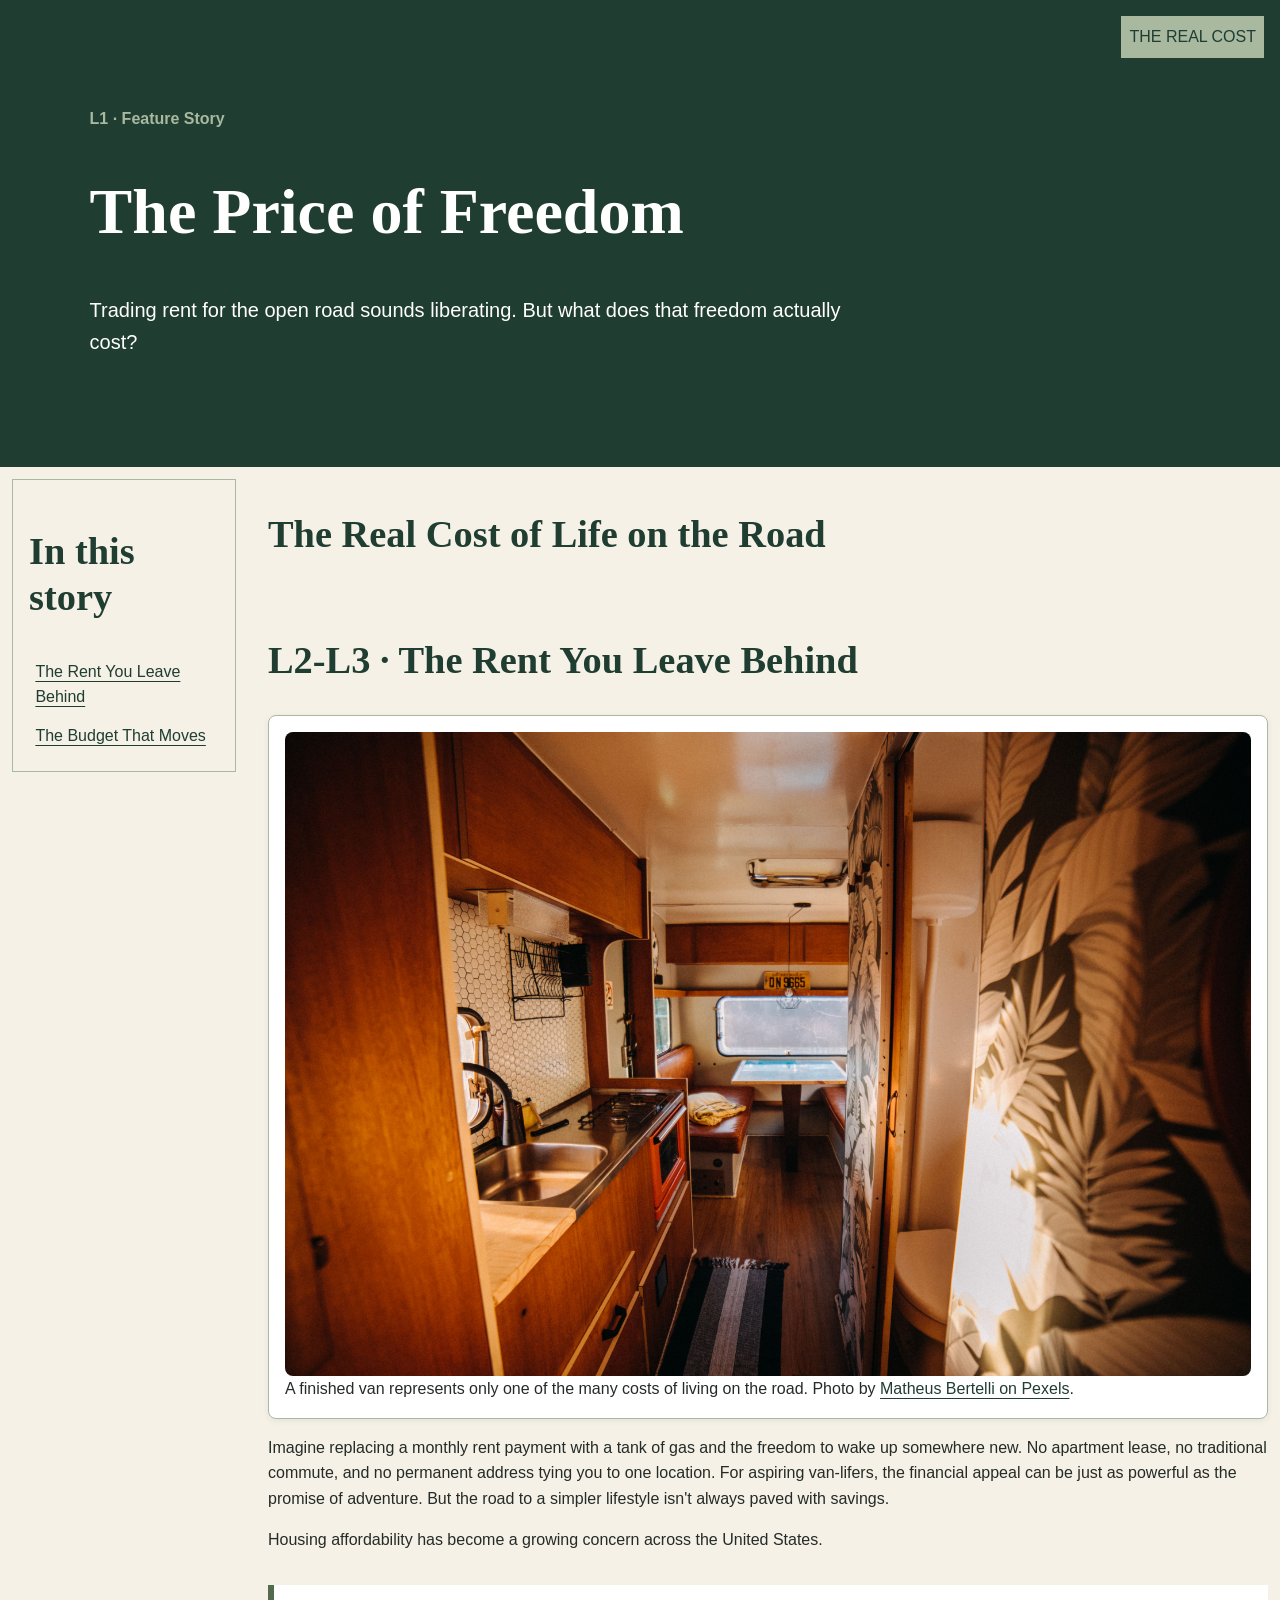
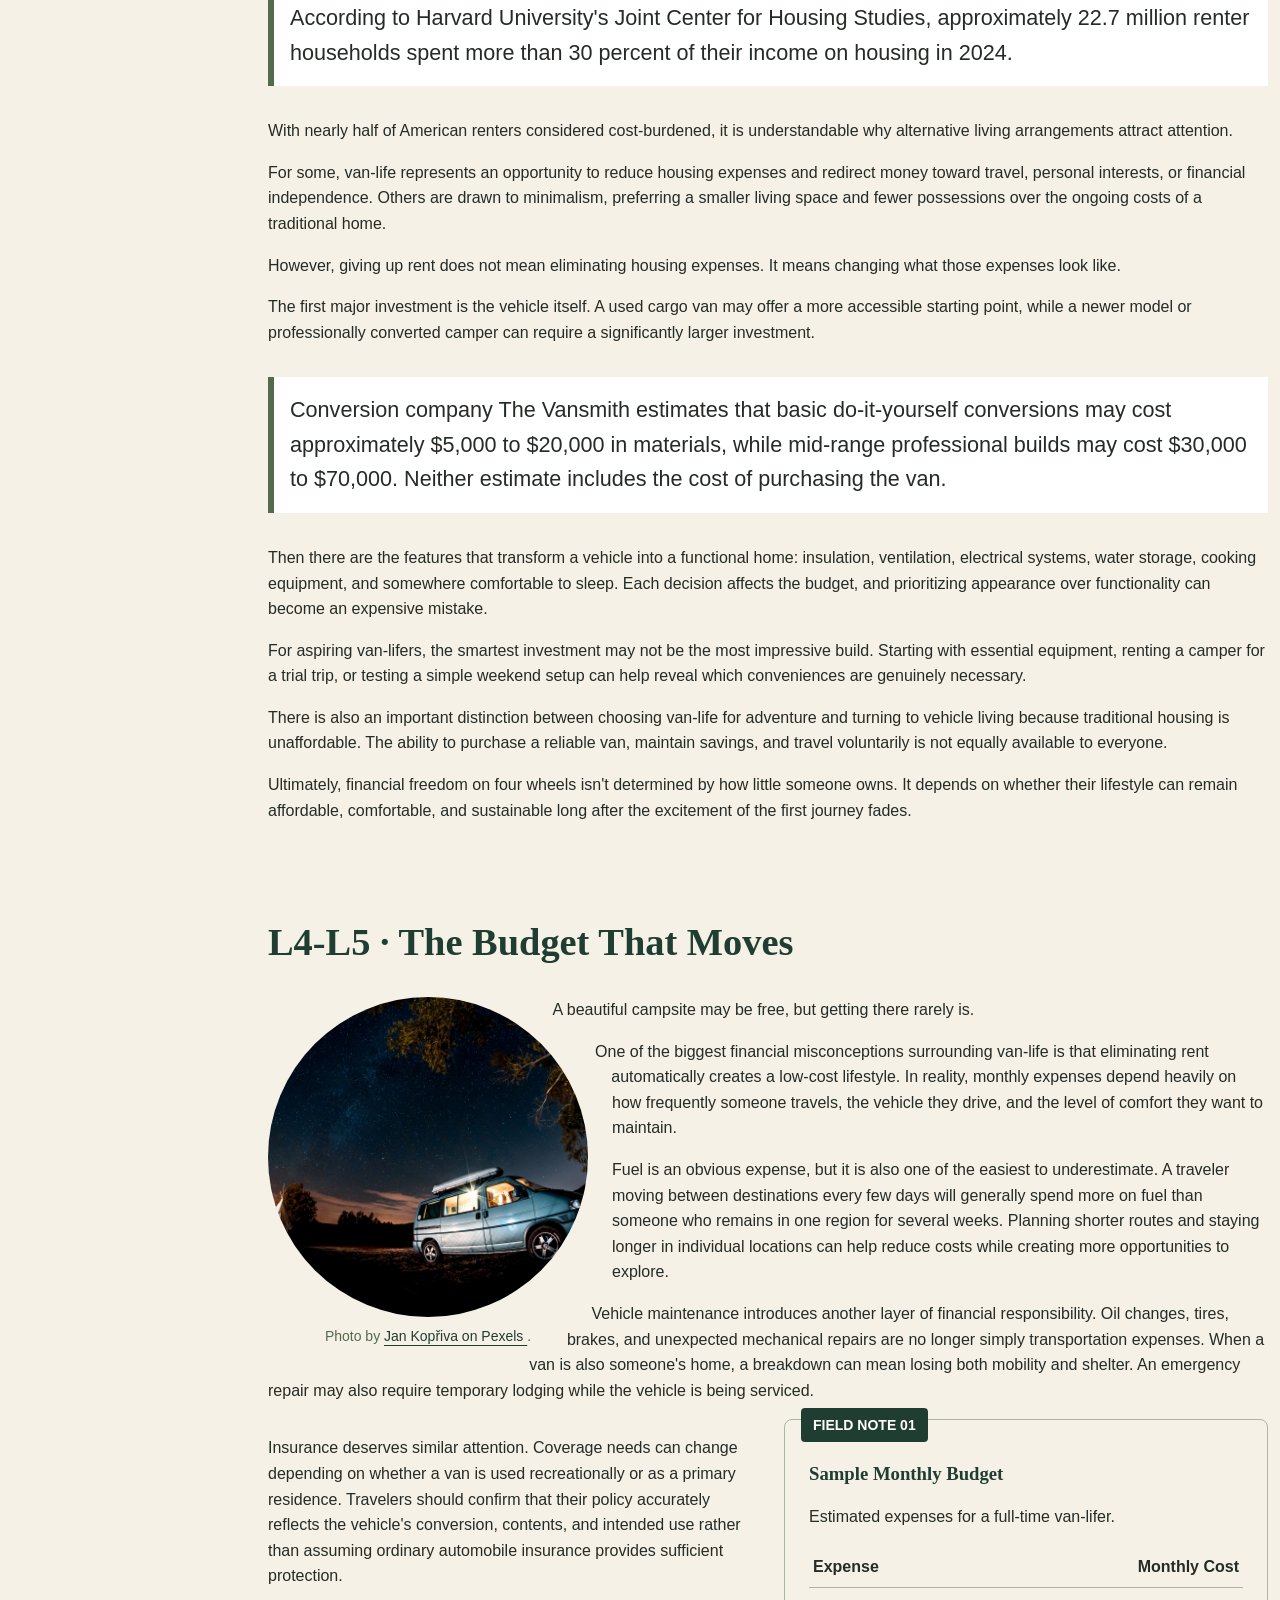
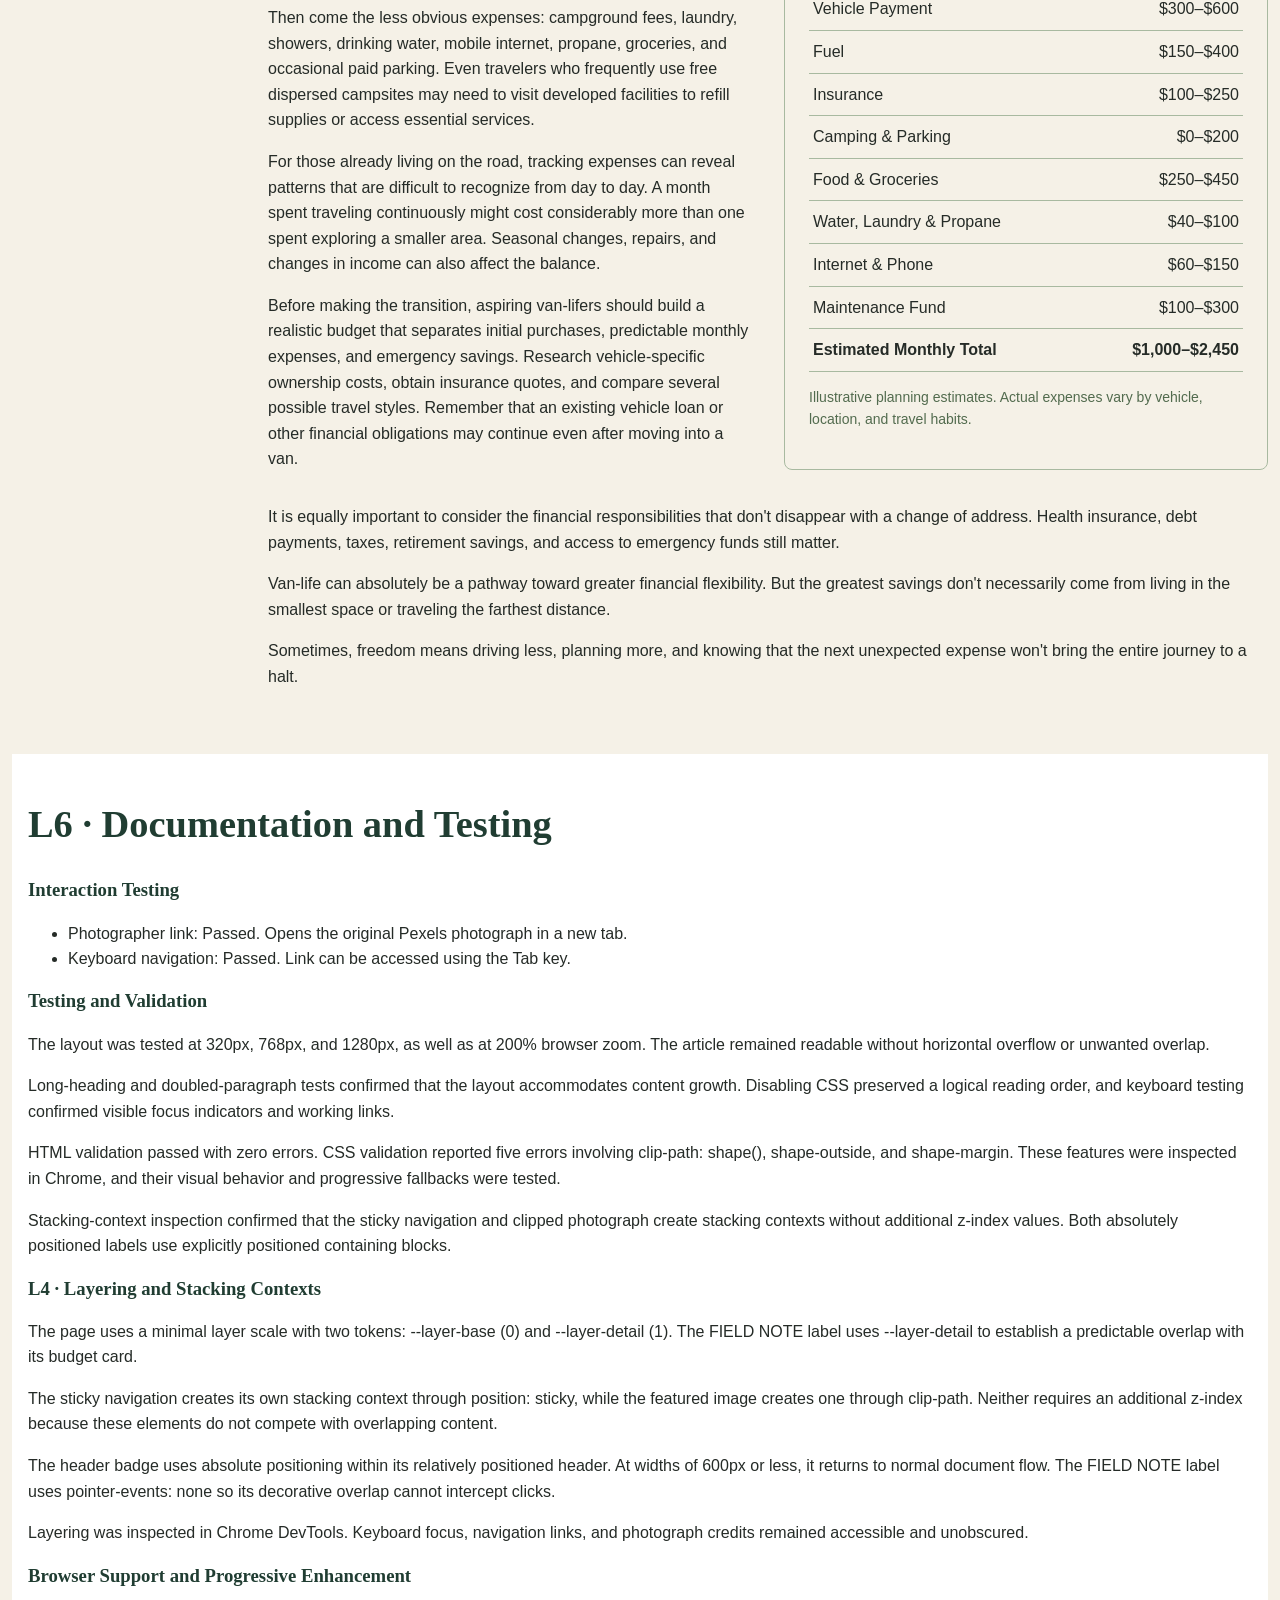
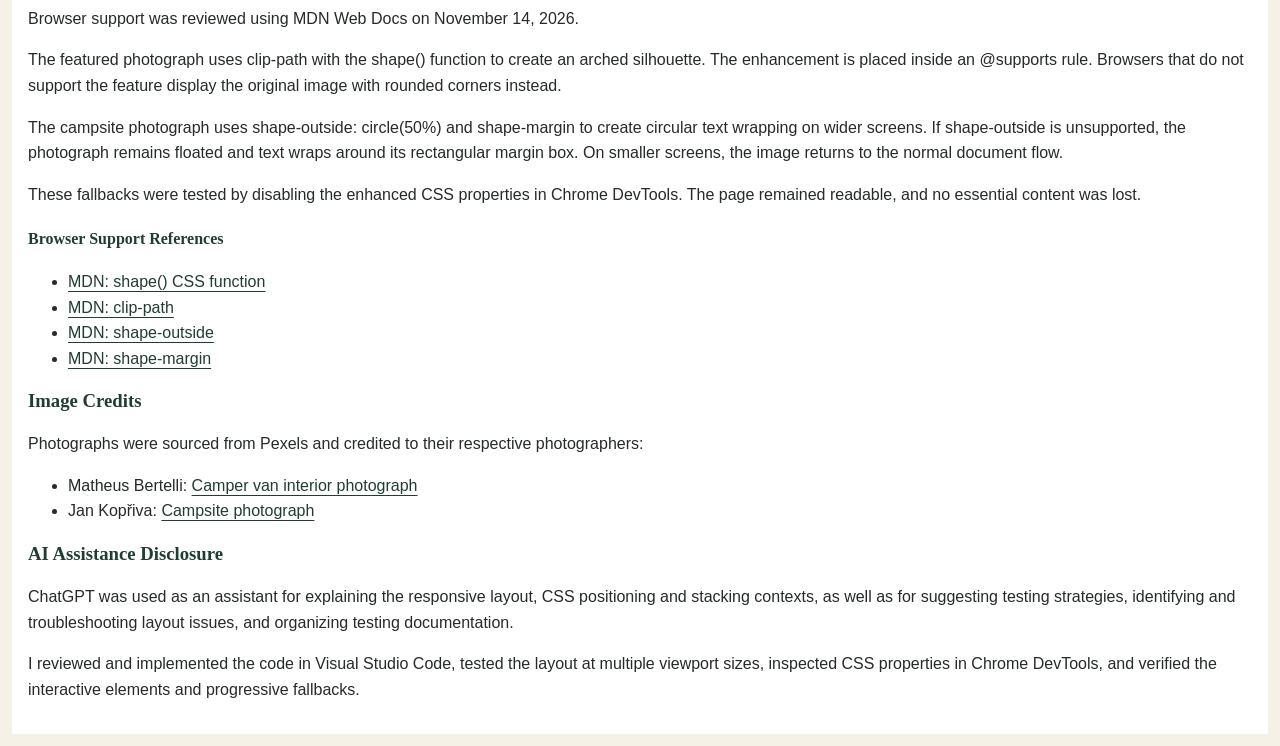
==== commit 519509fc: "Enhance layering documentation and CSS for improved clarity and structure" ====
--- a/index.html
+++ b/index.html
@@ -307,6 +307,38 @@
         values. Both absolutely positioned labels use explicitly positioned
         containing blocks.
       </p>
+
+      <h3>L4 · Layering and Stacking Contexts</h3>
+
+      <p>
+        The page uses a minimal layer scale with two tokens:
+        --layer-base (0) and --layer-detail (1).
+        The FIELD NOTE label uses --layer-detail to establish
+        a predictable overlap with its budget card.
+      </p>
+
+      <p>
+        The sticky navigation creates its own stacking context
+        through position: sticky, while the featured image
+        creates one through clip-path. Neither requires an
+        additional z-index because these elements do not
+        compete with overlapping content.
+      </p>
+
+      <p>
+        The header badge uses absolute positioning within
+        its relatively positioned header. At widths of
+        600px or less, it returns to normal document flow.
+        The FIELD NOTE label uses pointer-events: none
+        so its decorative overlap cannot intercept clicks.
+      </p>
+
+      <p>
+        Layering was inspected in Chrome DevTools.
+        Keyboard focus, navigation links, and photograph
+        credits remained accessible and unobscured.
+      </p>
+
       <h3>Browser Support and Progressive Enhancement</h3>
 
       <p>
@@ -390,7 +422,8 @@
       <p>
         ChatGPT was used as an assistant for explaining
         the responsive layout, CSS positioning and
-        stacking contexts, as well as for suggesting testing strategies, identifying and troubleshooting layout issues, and organizing testing
+        stacking contexts, as well as for suggesting testing strategies, identifying and troubleshooting layout issues,
+        and organizing testing
         documentation.
       </p>
       <p>
--- a/styles.css
+++ b/styles.css
@@ -41,11 +41,9 @@
     /* Article Layout */
     --measure: 68ch;
 
-    /* Module 4: Layer Scale */
+    /* L4: Minimal layer scale */
     --layer-base: 0;
-    --layer-raised: 10;
-    --layer-sticky: 20;
-    --layer-overlay: 30;
+    --layer-detail: 1;
 }
 
 /* Global foundation */
@@ -275,6 +273,7 @@
 
 .budget-label {
     position: absolute;
+    z-index: var(--layer-detail);
     inset-block-start: -0.75rem;
     inset-inline-start: 1rem;
     padding: 0.35rem 0.75rem;
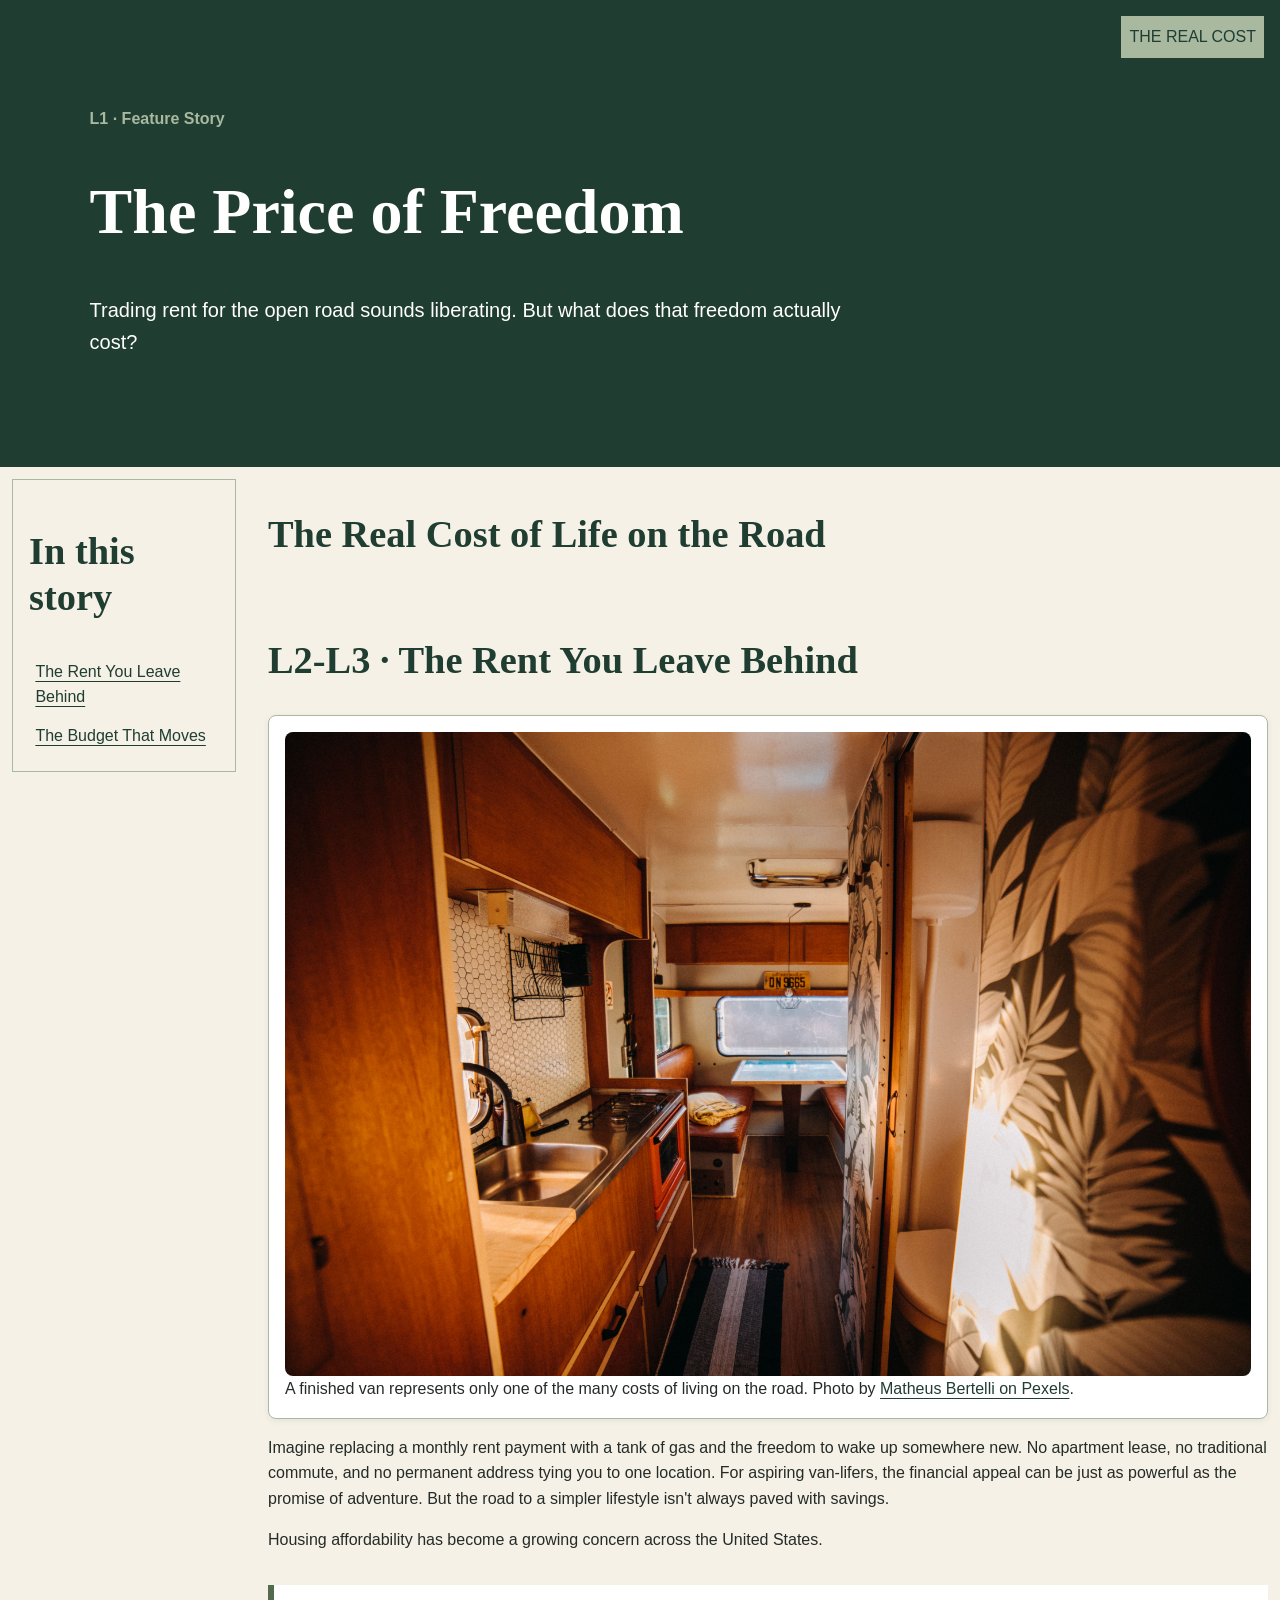
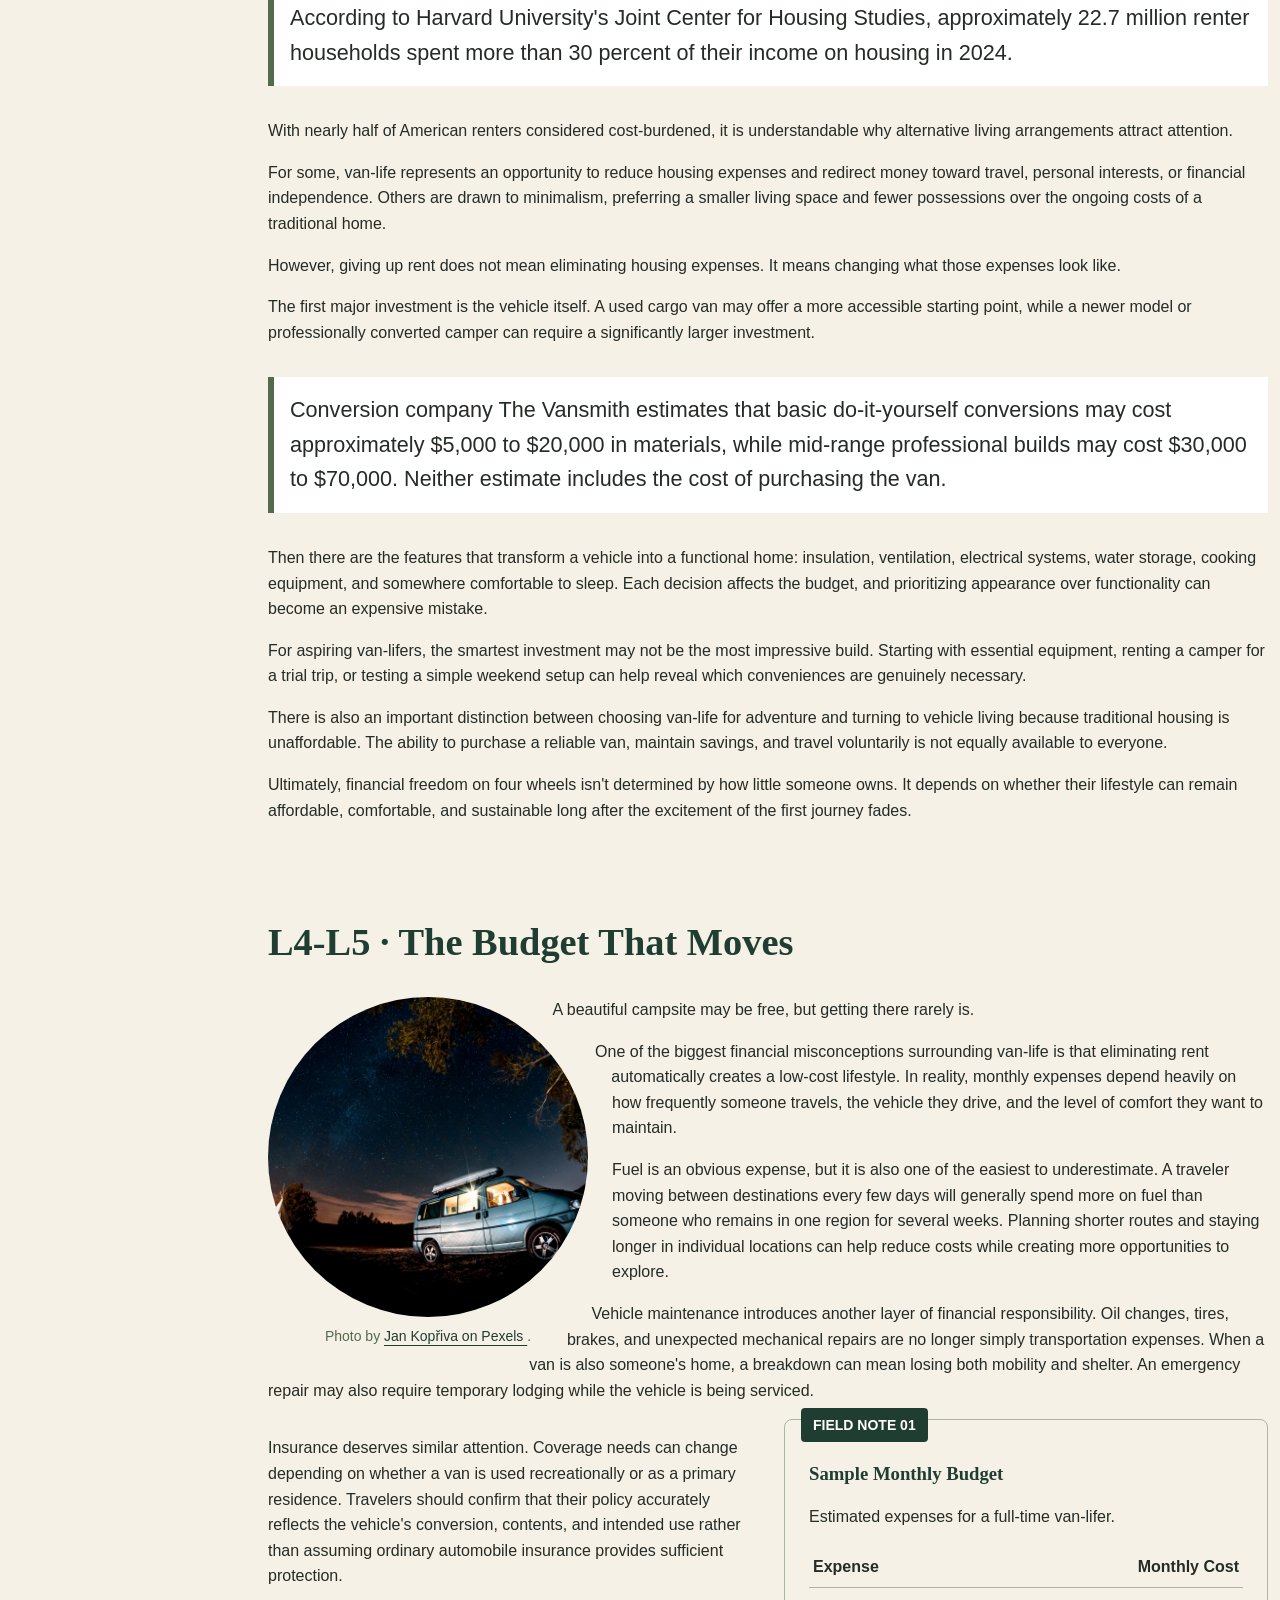
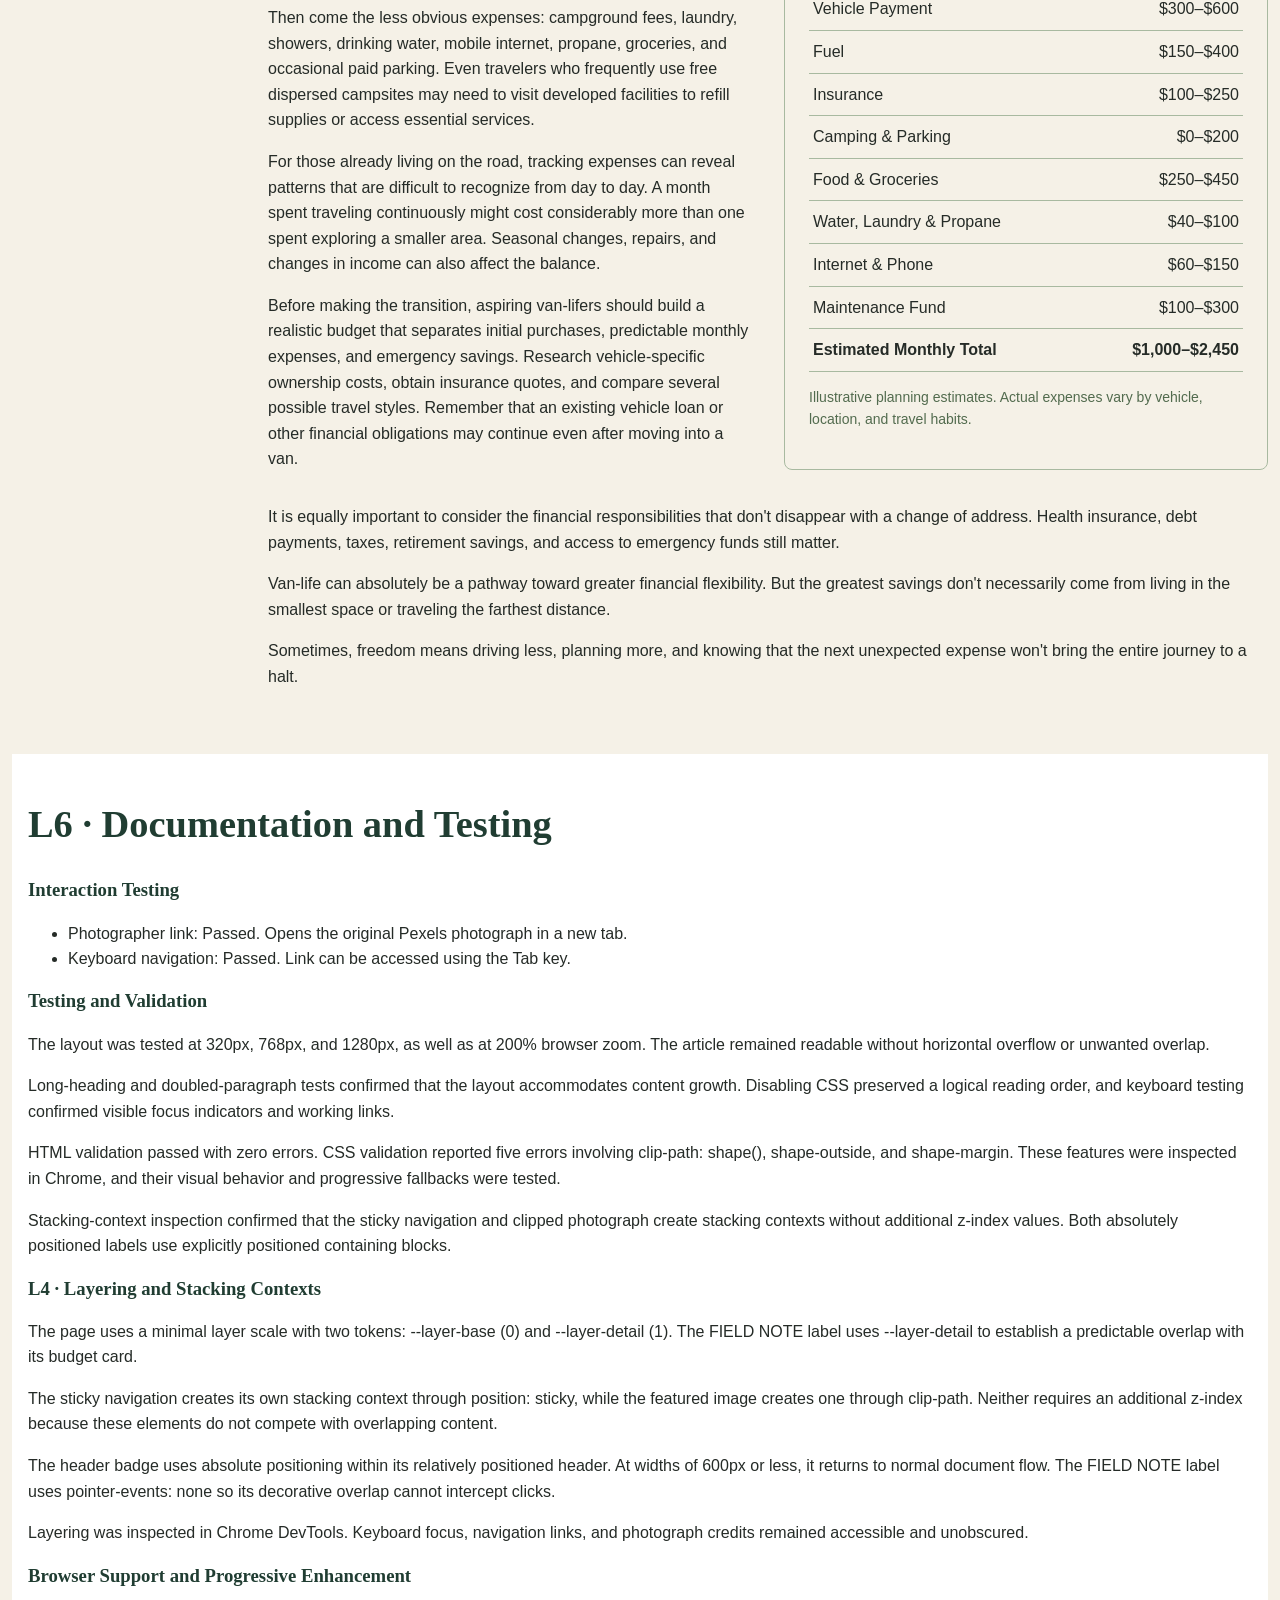
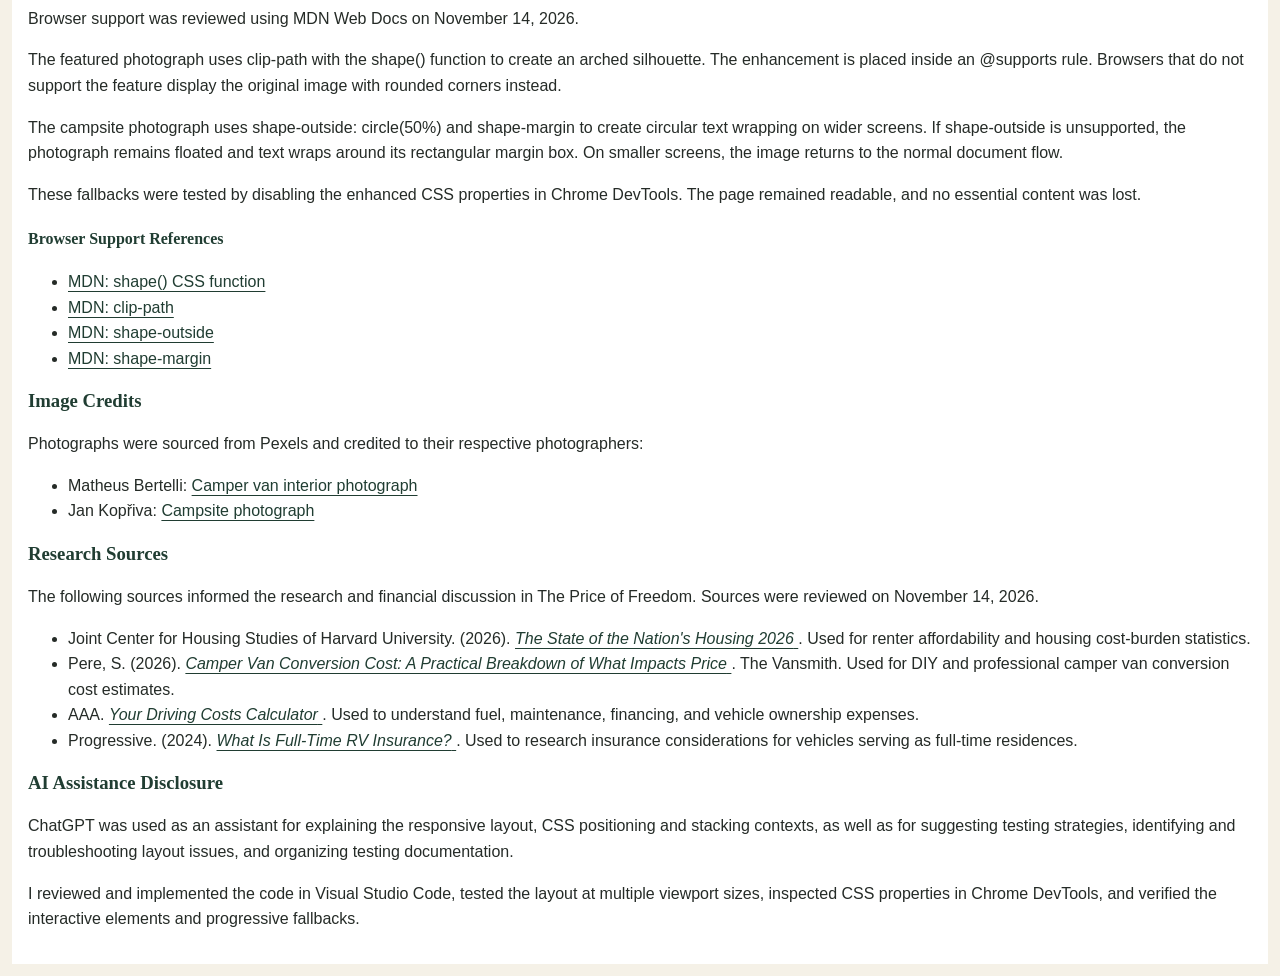
==== commit f32bfce8: "Add research sources section with citations" ====
--- a/index.html
+++ b/index.html
@@ -418,6 +418,57 @@
         </li>
       </ul>
 
+      <h3>Research Sources</h3>
+
+      <p>
+        The following sources informed the research and
+        financial discussion in The Price of Freedom.
+        Sources were reviewed on November 14, 2026.
+      </p>
+
+      <ul>
+        <li>
+          Joint Center for Housing Studies of Harvard University.
+          (2026).
+          <a href="https://www.jchs.harvard.edu/sites/default/files/reports/files/Harvard_JCHS_The_State_of_the_Nations_Housing_2026_0.pdf"
+            target="_blank" rel="noopener noreferrer">
+            <em>The State of the Nation's Housing 2026</em>
+          </a>.
+          Used for renter affordability and housing
+          cost-burden statistics.
+        </li>
+
+        <li>
+          Pere, S. (2026).
+          <a href="https://thevansmith.com/blogs/conversion-van/van-conversion-cost-pricing-drivers" target="_blank"
+            rel="noopener noreferrer">
+            <em>Camper Van Conversion Cost: A Practical
+              Breakdown of What Impacts Price</em>
+          </a>.
+          The Vansmith. Used for DIY and professional
+          camper van conversion cost estimates.
+        </li>
+
+        <li>
+          AAA.
+          <a href="https://www.aaa.com/autorepair/drivingcosts" target="_blank" rel="noopener noreferrer">
+            <em>Your Driving Costs Calculator</em>
+          </a>.
+          Used to understand fuel, maintenance,
+          financing, and vehicle ownership expenses.
+        </li>
+
+        <li>
+          Progressive. (2024).
+          <a href="https://www.progressive.com/answers/full-time-rv-insurance/" target="_blank"
+            rel="noopener noreferrer">
+            <em>What Is Full-Time RV Insurance?</em>
+          </a>.
+          Used to research insurance considerations
+          for vehicles serving as full-time residences.
+        </li>
+      </ul>
+
       <h3>AI Assistance Disclosure</h3>
       <p>
         ChatGPT was used as an assistant for explaining
